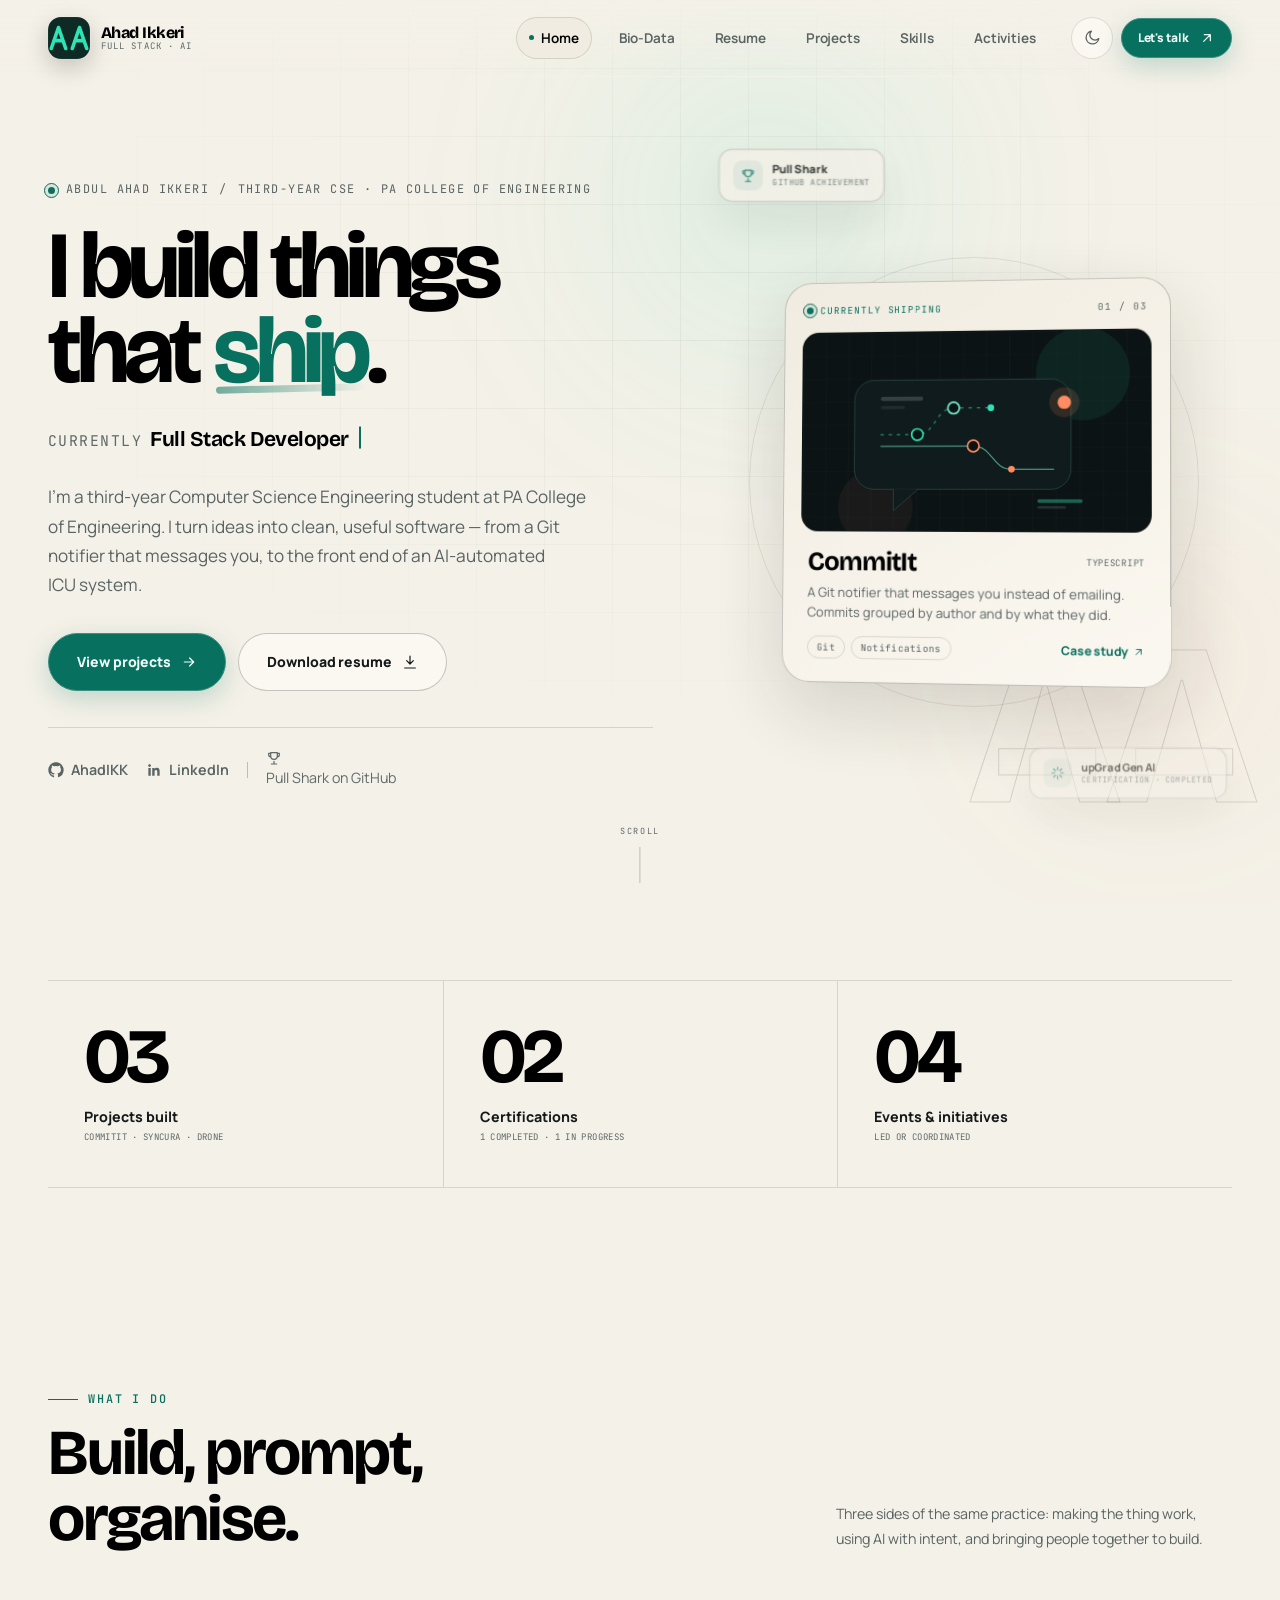
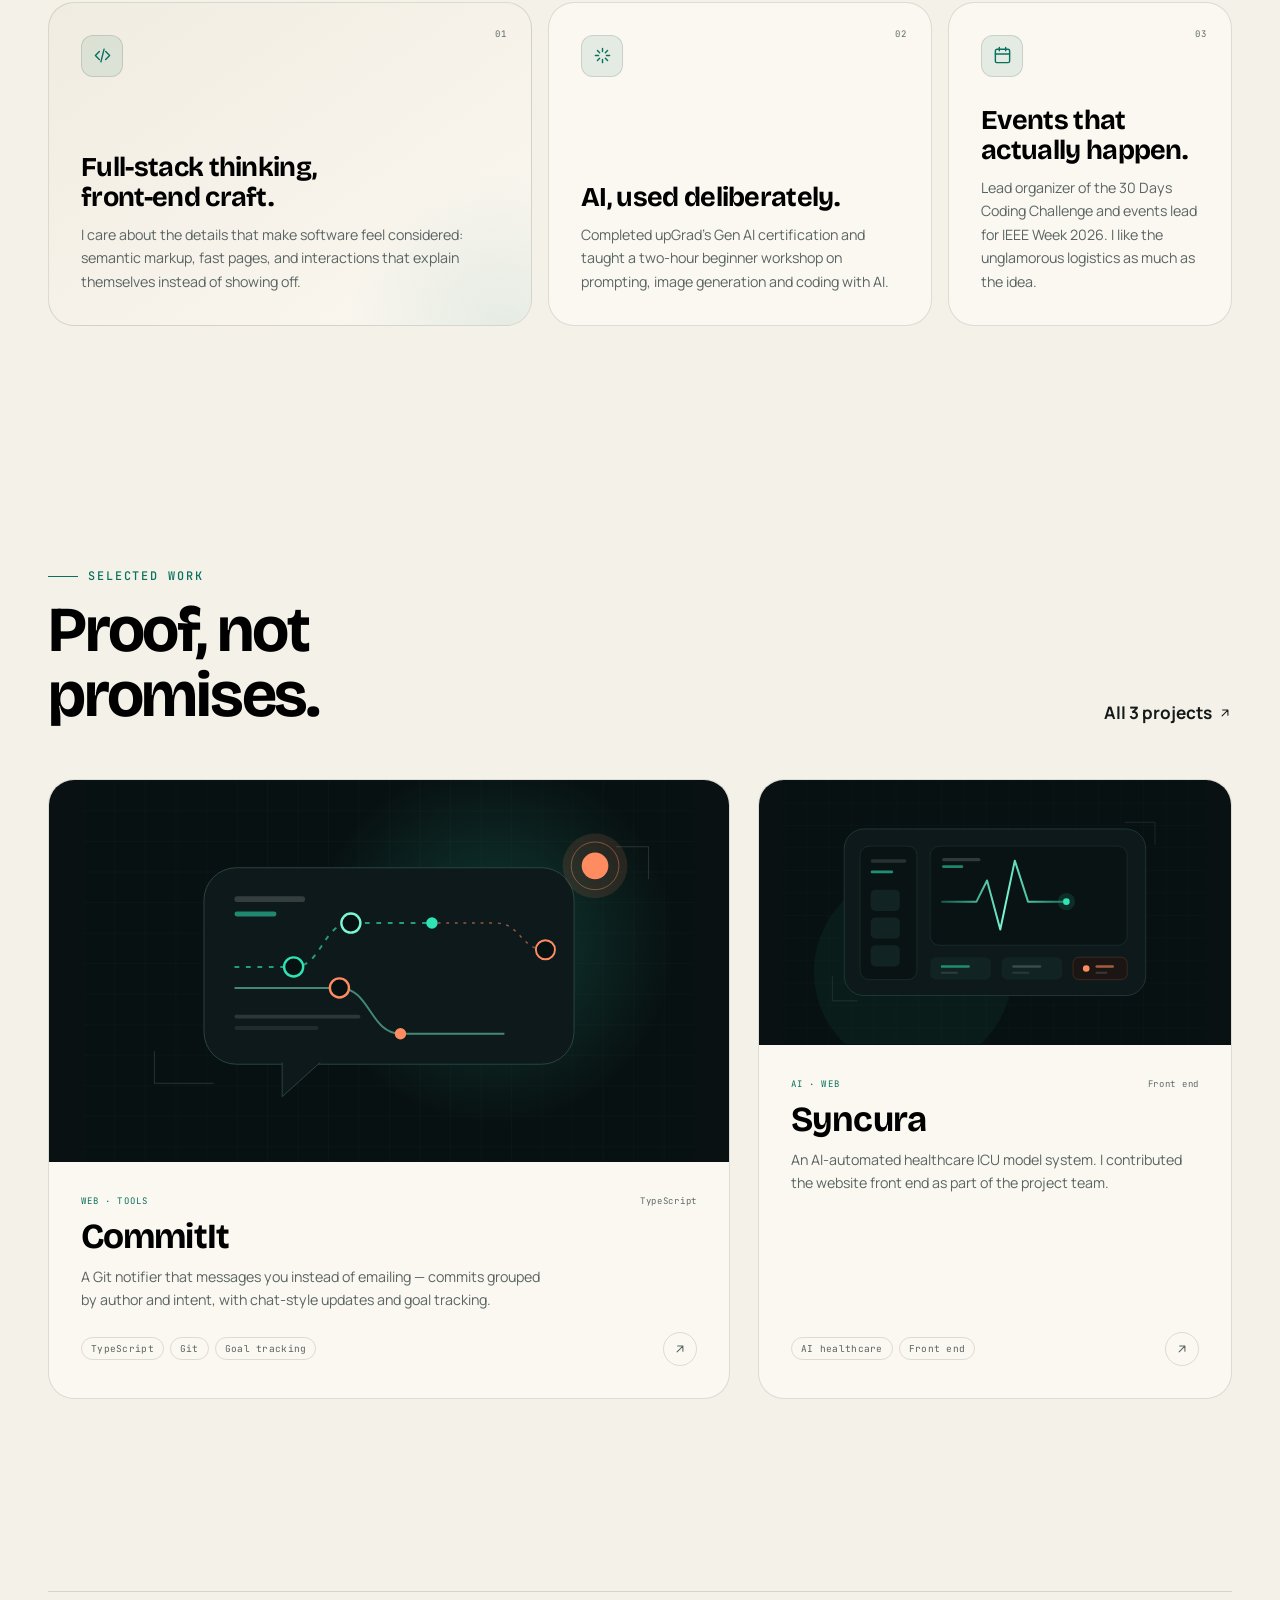
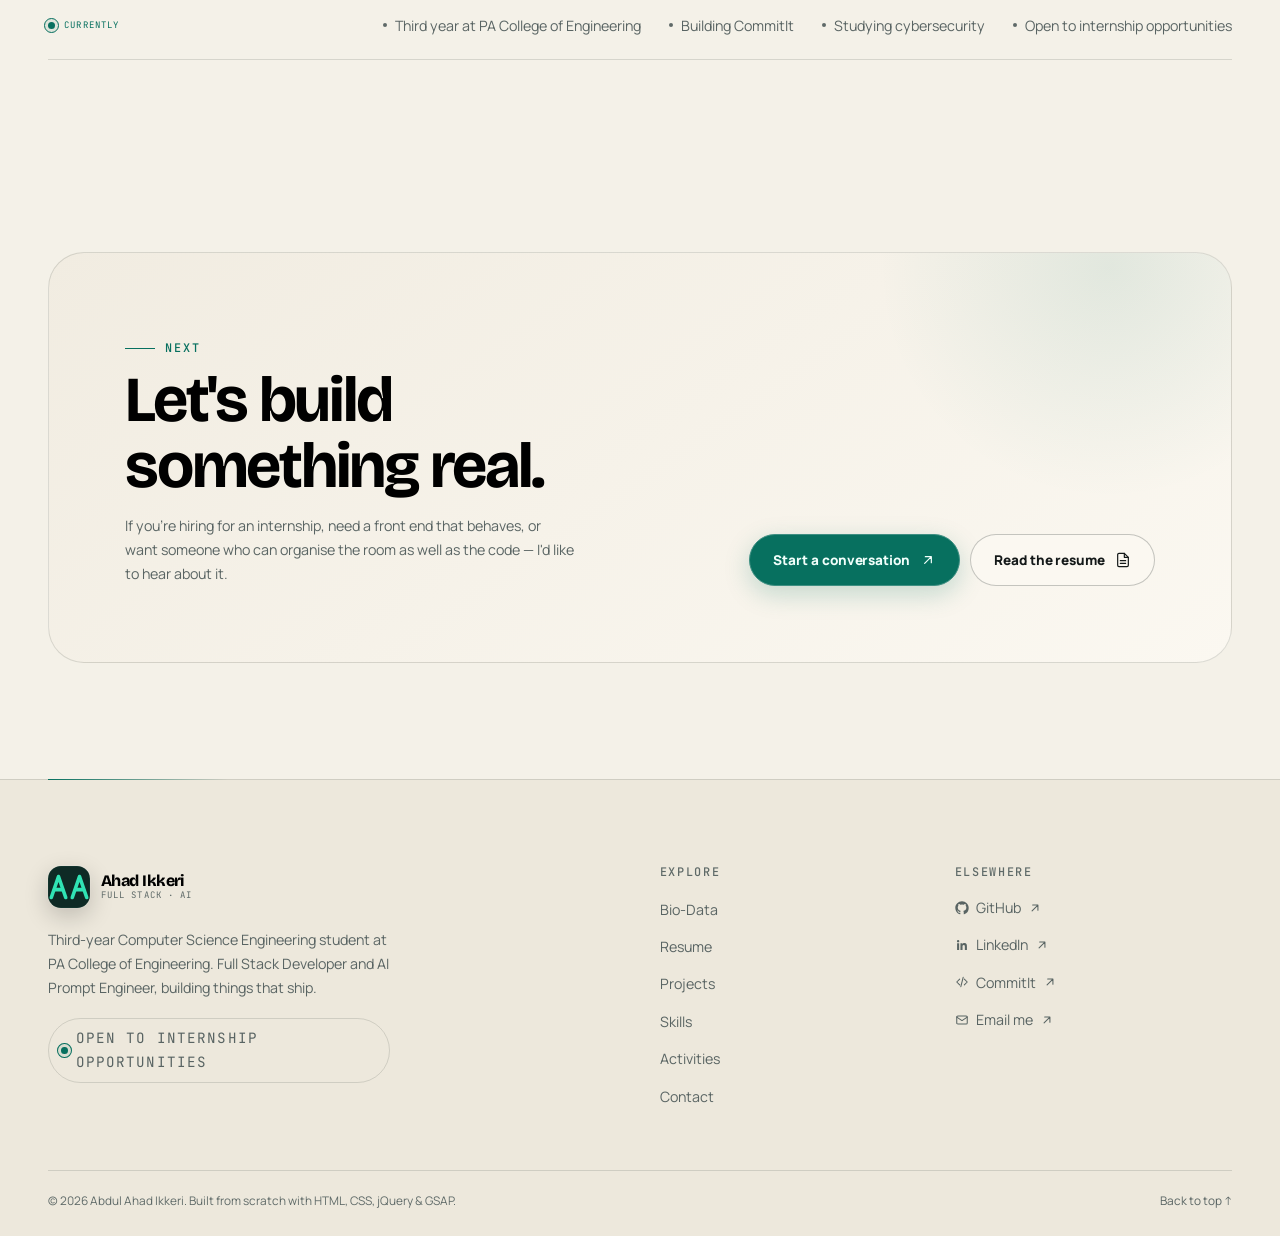
==== index.html @ df03ab60 "Refine AA mark: remove dot, bolder letters, muted tile; solid green progress bar" ====
<!DOCTYPE html>
<html lang="en" data-theme="dark">
<head>
  <meta charset="utf-8">
  <meta name="viewport" content="width=device-width, initial-scale=1">
  <title>Abdul Ahad Ikkeri — Full Stack Developer & AI Prompt Engineer</title>
  <meta name="description" content="Third-year Computer Science Engineering student at PA College of Engineering. Full Stack Developer and AI Prompt Engineer building CommitIt, Syncura and more.">
  <meta name="author" content="Abdul Ahad Ikkeri">
  <meta name="theme-color" content="#0b0e10">
  <meta name="color-scheme" content="dark light">
  <link rel="canonical" href="https://ahadikk.github.io/">

  <meta property="og:type" content="website">
  <meta property="og:site_name" content="Abdul Ahad Ikkeri — Portfolio">
  <meta property="og:title" content="Abdul Ahad Ikkeri — Full Stack Developer & AI Prompt Engineer">
  <meta property="og:description" content="Third-year Computer Science Engineering student at PA College of Engineering. Full Stack Developer and AI Prompt Engineer building CommitIt, Syncura and more.">
  <meta property="og:url" content="https://ahadikk.github.io/">
  <meta property="og:image" content="https://ahadikk.github.io/og.png">
  <meta property="og:image:width" content="1200">
  <meta property="og:image:height" content="630">
  <meta property="og:image:alt" content="Abdul Ahad Ikkeri — Full Stack Developer and AI Prompt Engineer">
  <meta name="twitter:card" content="summary_large_image">
  <meta name="twitter:title" content="Abdul Ahad Ikkeri — Full Stack Developer & AI Prompt Engineer">
  <meta name="twitter:description" content="Third-year Computer Science Engineering student at PA College of Engineering. Full Stack Developer and AI Prompt Engineer building CommitIt, Syncura and more.">
  <meta name="twitter:image" content="https://ahadikk.github.io/og.png">

  <link rel="icon" href="favicon.svg" type="image/svg+xml">
  <link rel="icon" href="assets/img/favicon-32.png" sizes="32x32" type="image/png">
  <link rel="apple-touch-icon" href="assets/img/apple-touch-icon.png">
  <link rel="manifest" href="site.webmanifest">

  <link rel="preload" href="assets/fonts/bricolage-grotesque.woff2" as="font" type="font/woff2" crossorigin>
  <link rel="preload" href="assets/fonts/manrope.woff2" as="font" type="font/woff2" crossorigin>
  <link rel="stylesheet" href="css/tokens.css">
  <link rel="stylesheet" href="css/base.css">
  <link rel="stylesheet" href="css/layout.css">
  <link rel="stylesheet" href="css/components.css">
  <link rel="stylesheet" href="css/pages.css">
  <link rel="stylesheet" href="css/animations.css">
  <link rel="stylesheet" href="css/print.css" media="print">

  <script>
    (function () {
      document.documentElement.classList.add("js");
      try {
        var stored = localStorage.getItem("aai-theme");
        var theme = stored || (window.matchMedia("(prefers-color-scheme: light)").matches ? "light" : "dark");
        document.documentElement.setAttribute("data-theme", theme);
        document.documentElement.style.colorScheme = theme;
        var meta = document.querySelector('meta[name="theme-color"]');
        if (meta) meta.setAttribute("content", theme === "light" ? "#f4f1e8" : "#0b0e10");
      } catch (error) { /* file:// or private mode */ }
    })();
  </script>

  <noscript>
    <style>
      .nav-toggle, .theme-toggle, .mobile-panel, .nav-scrim, .preloader,
      .page-transition, .cursor, .scroll-progress, .to-top, .js-only { display: none !important; }
      .primary-nav { display: block !important; }
      @media (max-width: 980px) {
        .nav-shell { height: auto; padding-top: 12px; padding-bottom: 12px; flex-wrap: wrap; }
        .nav-list { width: 100%; flex-wrap: wrap; justify-content: flex-start; }
      }
    </style>
  </noscript>
    <script type="application/ld+json">
  {
    "@context": "https://schema.org",
    "@type": "Person",
    "name": "Abdul Ahad Ikkeri",
    "jobTitle": "Full Stack Developer & AI Prompt Engineer",
    "description": "Third-year Computer Science Engineering student at PA College of Engineering, building full-stack and AI-assisted projects.",
    "url": "https://ahadikk.github.io/",
    "sameAs": [
      "https://github.com/AhadIKK",
      "https://www.linkedin.com/in/abdul-ahad-ikkeri-938421385/"
    ],
    "alumniOf": [
      { "@type": "CollegeOrUniversity", "name": "PA College of Engineering" },
      { "@type": "EducationalOrganization", "name": "IIS Jubail, Saudi Arabia" }
    ],
    "knowsAbout": ["Full-stack web development", "Prompt engineering", "Generative AI", "Git", "TypeScript"]
  }
  </script>
</head>

<body data-page="home">
  <a class="skip-link" href="#main">Skip to content</a>

  <div class="preloader" aria-hidden="true">
    <div class="preloader__inner">
      <svg class="preloader__mark" viewBox="0 0 64 64" aria-hidden="true" focusable="false">
          <rect width="64" height="64" rx="18" fill="#0E2A25" stroke="#1E4A41"/>
          <path d="M5 48 L16 16 L27 48" fill="none" stroke="#30E3B4" stroke-width="5.5" stroke-linecap="round" stroke-linejoin="round"/>
          <path d="M10 36 H22" fill="none" stroke="#30E3B4" stroke-width="5.5" stroke-linecap="round"/>
          <path d="M37 48 L48 16 L59 48" fill="none" stroke="#30E3B4" stroke-width="5.5" stroke-linecap="round" stroke-linejoin="round"/>
          <path d="M42 36 H54" fill="none" stroke="#30E3B4" stroke-width="5.5" stroke-linecap="round"/>
        </svg>
      <span class="preloader__word">Abdul Ahad Ikkeri</span>
      <span class="preloader__bar"><span></span></span>
    </div>
  </div>

  <div class="page-transition" aria-hidden="true">
    <svg class="page-transition__mark" viewBox="0 0 64 64" aria-hidden="true" focusable="false">
          <rect width="64" height="64" rx="18" fill="#0E2A25" stroke="#1E4A41"/>
          <path d="M5 48 L16 16 L27 48" fill="none" stroke="#30E3B4" stroke-width="5.5" stroke-linecap="round" stroke-linejoin="round"/>
          <path d="M10 36 H22" fill="none" stroke="#30E3B4" stroke-width="5.5" stroke-linecap="round"/>
          <path d="M37 48 L48 16 L59 48" fill="none" stroke="#30E3B4" stroke-width="5.5" stroke-linecap="round" stroke-linejoin="round"/>
          <path d="M42 36 H54" fill="none" stroke="#30E3B4" stroke-width="5.5" stroke-linecap="round"/>
        </svg>
  </div>

  <div class="cursor cursor-dot" aria-hidden="true"></div>
  <div class="cursor cursor-ring" aria-hidden="true"></div>
  <div class="scroll-progress" aria-hidden="true"><span id="scroll-progress-bar"></span></div>

  <header class="site-header" id="site-header">
    <div class="nav-shell container">
      <a class="brand" href="index.html">
        <svg class="brand-mark" viewBox="0 0 64 64" aria-hidden="true" focusable="false">
          <rect width="64" height="64" rx="18" fill="#0E2A25" stroke="#1E4A41"/>
          <path d="M5 48 L16 16 L27 48" fill="none" stroke="#30E3B4" stroke-width="5.5" stroke-linecap="round" stroke-linejoin="round"/>
          <path d="M10 36 H22" fill="none" stroke="#30E3B4" stroke-width="5.5" stroke-linecap="round"/>
          <path d="M37 48 L48 16 L59 48" fill="none" stroke="#30E3B4" stroke-width="5.5" stroke-linecap="round" stroke-linejoin="round"/>
          <path d="M42 36 H54" fill="none" stroke="#30E3B4" stroke-width="5.5" stroke-linecap="round"/>
        </svg>
        <span class="brand-copy">
          <span class="brand-name">Ahad Ikkeri</span>
          <span class="brand-role">Full Stack · AI</span>
        </span>
      </a>

      <nav class="primary-nav" aria-label="Primary">
        <ul class="nav-list" id="primary-nav-list">
          <li><a href="index.html">Home</a></li>
          <li><a href="about.html">Bio-Data</a></li>
          <li><a href="resume.html">Resume</a></li>
          <li><a href="projects.html">Projects</a></li>
          <li><a href="skills.html">Skills</a></li>
          <li><a href="achievements.html">Activities</a></li>
        </ul>
      </nav>

      <div class="nav-actions">
        <button class="theme-toggle" type="button" data-theme-toggle aria-label="Switch to light theme">
          <svg class="icon icon-sun" viewBox="0 0 24 24" fill="none" stroke="currentColor" stroke-width="1.8" stroke-linecap="round" stroke-linejoin="round" aria-hidden="true" focusable="false"><circle cx="12" cy="12" r="4"/><path d="M12 2v2M12 20v2M4.93 4.93l1.42 1.42M17.66 17.66l1.41 1.41M2 12h2M20 12h2M4.93 19.07l1.42-1.42M17.66 6.34l1.41-1.41"/></svg>
          <svg class="icon icon-moon" viewBox="0 0 24 24" fill="none" stroke="currentColor" stroke-width="1.8" stroke-linecap="round" stroke-linejoin="round" aria-hidden="true" focusable="false"><path d="M21 12.8A8.5 8.5 0 1 1 11.2 3 6.6 6.6 0 0 0 21 12.8Z"/></svg>
        </button>
        <a class="btn btn--primary btn--sm nav-cta" href="contact.html" data-magnetic>
          Let's talk <svg class="icon icon-arrow" viewBox="0 0 24 24" fill="none" stroke="currentColor" stroke-width="1.8" stroke-linecap="round" stroke-linejoin="round" aria-hidden="true" focusable="false"><path d="M7 17 17 7M8 7h9v9"/></svg>
        </a>
        <button class="nav-toggle" type="button" aria-expanded="false" aria-controls="mobile-menu" aria-label="Open menu">
          <span class="nav-toggle__lines" aria-hidden="true"><span></span><span></span><span></span></span>
        </button>
      </div>
    </div>
  </header>

  <div class="nav-scrim" aria-hidden="true"></div>
  <div class="mobile-panel" id="mobile-menu">
    <div class="mobile-panel__inner">
      <div class="mobile-panel__content">
        <nav class="mobile-nav" aria-label="Mobile">
          <a href="index.html"><span>01</span>Home</a>
          <a href="about.html"><span>02</span>Bio-Data</a>
          <a href="resume.html"><span>03</span>Resume</a>
          <a href="projects.html"><span>04</span>Projects</a>
          <a href="skills.html"><span>05</span>Skills</a>
          <a href="achievements.html"><span>06</span>Activities</a>
          <a href="contact.html"><span>07</span>Contact</a>
        </nav>
        <div class="mobile-panel__foot">
          <a class="btn btn--primary btn--sm" href="contact.html">Start a conversation <svg class="icon icon-arrow" viewBox="0 0 24 24" fill="none" stroke="currentColor" stroke-width="1.8" stroke-linecap="round" stroke-linejoin="round" aria-hidden="true" focusable="false"><path d="M7 17 17 7M8 7h9v9"/></svg></a>
          <div class="mobile-panel__socials">
            <a class="icon-btn" data-link="github" href="https://github.com/AhadIKK" target="_blank" rel="noopener noreferrer" aria-label="GitHub"><svg class="icon" viewBox="0 0 24 24" fill="currentColor" aria-hidden="true" focusable="false"><path d="M12 .5C5.65.5.5 5.65.5 12c0 5.08 3.29 9.39 7.86 10.91.58.1.79-.25.79-.56v-2.17c-3.2.7-3.87-1.36-3.87-1.36-.52-1.33-1.28-1.68-1.28-1.68-1.05-.72.08-.7.08-.7 1.16.08 1.77 1.19 1.77 1.19 1.03 1.77 2.7 1.26 3.36.96.1-.75.4-1.26.73-1.55-2.55-.29-5.23-1.28-5.23-5.7 0-1.26.45-2.29 1.19-3.1-.12-.29-.52-1.46.11-3.05 0 0 .97-.31 3.18 1.18a11.1 11.1 0 0 1 5.8 0c2.2-1.49 3.17-1.18 3.17-1.18.63 1.59.23 2.76.11 3.05.74.81 1.19 1.84 1.19 3.1 0 4.43-2.69 5.41-5.25 5.69.41.35.77 1.04.77 2.1v3.11c0 .31.21.67.8.56A11.5 11.5 0 0 0 23.5 12C23.5 5.65 18.35.5 12 .5Z"/></svg></a>
            <a class="icon-btn" data-link="linkedin" href="https://www.linkedin.com/in/abdul-ahad-ikkeri-938421385/" target="_blank" rel="noopener noreferrer" aria-label="LinkedIn"><svg class="icon" viewBox="0 0 24 24" fill="currentColor" aria-hidden="true" focusable="false"><path d="M20.45 20.45h-3.56v-5.57c0-1.33-.02-3.04-1.85-3.04-1.85 0-2.14 1.45-2.14 2.94v5.67H9.34V9h3.42v1.56h.05c.48-.9 1.64-1.85 3.37-1.85 3.6 0 4.27 2.37 4.27 5.45v6.29ZM5.34 7.43a2.07 2.07 0 1 1 0-4.14 2.07 2.07 0 0 1 0 4.14ZM7.12 20.45H3.55V9h3.57v11.45Z"/></svg></a>
          </div>
        </div>
      </div>
    </div>
  </div>

  <main id="main" tabindex="-1">
    <section class="hero" aria-labelledby="hero-title">
      <div class="hero__aurora" aria-hidden="true"></div>
      <div class="hero__grid" aria-hidden="true"></div>
      <div class="container hero__shell">
        <div class="hero__content">
          <p class="hero__eyebrow"><span class="status-dot" aria-hidden="true"></span> Abdul Ahad Ikkeri <span class="divider-dot" aria-hidden="true">/</span> Third-year CSE · PA College of Engineering</p>

          <h1 class="hero__title" id="hero-title">
            <span class="line">I build things</span>
            <span class="line">that <em>ship</em>.</span>
          </h1>

          <p class="hero__role">
            <span class="sr-only">Full Stack Developer, AI Prompt Engineer, CSE Student.</span>
            <span class="hero__role-label" aria-hidden="true">Currently</span>
            <span class="typed-role" id="typed-role" aria-hidden="true">Full Stack Developer</span>
            <span class="typed-caret" aria-hidden="true"></span>
          </p>

          <p class="hero__copy">
            I'm a third-year Computer Science Engineering student at PA College of Engineering.
            I turn ideas into clean, useful software — from a Git notifier that messages you,
            to the front end of an AI-automated ICU system.
          </p>

          <div class="hero__actions">
            <a class="btn btn--primary btn--lg" href="projects.html" data-magnetic>
              <span class="btn__label">View projects</span> <svg class="icon icon-arrow" viewBox="0 0 24 24" fill="none" stroke="currentColor" stroke-width="1.8" stroke-linecap="round" stroke-linejoin="round" aria-hidden="true" focusable="false"><path d="M5 12h14M13 6l6 6-6 6"/></svg>
            </a>
            <a class="btn btn--secondary btn--lg" href="assets/resume/Abdul-Ahad-Ikkeri-Resume.pdf" data-resume-link data-magnetic>
              <span class="btn__label">Download resume</span> <svg class="icon" viewBox="0 0 24 24" fill="none" stroke="currentColor" stroke-width="1.8" stroke-linecap="round" stroke-linejoin="round" aria-hidden="true" focusable="false"><path d="M12 3v12M7 10l5 5 5-5M4 21h16"/></svg>
            </a>
          </div>

          <div class="hero__proof">
            <a data-link="github" href="https://github.com/AhadIKK" target="_blank" rel="noopener noreferrer">
              <svg class="icon" viewBox="0 0 24 24" fill="currentColor" aria-hidden="true" focusable="false"><path d="M12 .5C5.65.5.5 5.65.5 12c0 5.08 3.29 9.39 7.86 10.91.58.1.79-.25.79-.56v-2.17c-3.2.7-3.87-1.36-3.87-1.36-.52-1.33-1.28-1.68-1.28-1.68-1.05-.72.08-.7.08-.7 1.16.08 1.77 1.19 1.77 1.19 1.03 1.77 2.7 1.26 3.36.96.1-.75.4-1.26.73-1.55-2.55-.29-5.23-1.28-5.23-5.7 0-1.26.45-2.29 1.19-3.1-.12-.29-.52-1.46.11-3.05 0 0 .97-.31 3.18 1.18a11.1 11.1 0 0 1 5.8 0c2.2-1.49 3.17-1.18 3.17-1.18.63 1.59.23 2.76.11 3.05.74.81 1.19 1.84 1.19 3.1 0 4.43-2.69 5.41-5.25 5.69.41.35.77 1.04.77 2.1v3.11c0 .31.21.67.8.56A11.5 11.5 0 0 0 23.5 12C23.5 5.65 18.35.5 12 .5Z"/></svg> AhadIKK
            </a>
            <a data-link="linkedin" href="https://www.linkedin.com/in/abdul-ahad-ikkeri-938421385/" target="_blank" rel="noopener noreferrer">
              <svg class="icon" viewBox="0 0 24 24" fill="currentColor" aria-hidden="true" focusable="false"><path d="M20.45 20.45h-3.56v-5.57c0-1.33-.02-3.04-1.85-3.04-1.85 0-2.14 1.45-2.14 2.94v5.67H9.34V9h3.42v1.56h.05c.48-.9 1.64-1.85 3.37-1.85 3.6 0 4.27 2.37 4.27 5.45v6.29ZM5.34 7.43a2.07 2.07 0 1 1 0-4.14 2.07 2.07 0 0 1 0 4.14ZM7.12 20.45H3.55V9h3.57v11.45Z"/></svg> LinkedIn
            </a>
            <span class="proof-divider" aria-hidden="true"></span>
            <span><svg class="icon" viewBox="0 0 24 24" fill="none" stroke="currentColor" stroke-width="1.8" stroke-linecap="round" stroke-linejoin="round" aria-hidden="true" focusable="false"><path d="M8 21h8M12 17v4M7 4h10v5a5 5 0 0 1-10 0V4Z"/><path d="M7 5H4v2a3 3 0 0 0 3 3M17 5h3v2a3 3 0 0 1-3 3"/></svg> Pull Shark on GitHub</span>
          </div>
        </div>

        <aside class="hero__stage" role="region" aria-label="Currently shipping">
          <div class="stage-glow" aria-hidden="true"></div>
          <div class="stage-ring" aria-hidden="true"></div>
          <div class="stage-monogram" aria-hidden="true">AA</div>

          <article class="commit-card">
            <div class="commit-card__bar">
              <span><span class="status-dot" aria-hidden="true"></span> currently shipping</span>
              <span>01 / 03</span>
            </div>
            <div class="commit-card__art">
              <svg viewBox="0 0 420 240" role="img" aria-label="Commit graph inside a chat bubble">
            <defs>
              <pattern id="heroGrid" width="28" height="28" patternUnits="userSpaceOnUse">
                <path d="M28 0H0V28" fill="none" stroke="#ffffff" stroke-opacity=".045"/>
              </pattern>
            </defs>
            <rect width="420" height="240" fill="#0a1213"/>
            <rect width="420" height="240" fill="url(#heroGrid)"/>
            <circle cx="340" cy="52" r="56" fill="#30e3b4" opacity=".08"/>
            <circle cx="90" cy="212" r="46" fill="#ff8c61" opacity=".06"/>
            <rect x="64" y="58" width="262" height="132" rx="24" fill="#0e1a1b" stroke="#2b4643"/>
            <path d="M112 190v26l30-26" fill="#0e1a1b" stroke="#2b4643" stroke-linejoin="round"/>
            <path d="M96 124h45c22 0 22-32 44-32h45" fill="none" stroke="#30e3b4" stroke-width="1.5" stroke-dasharray="4 6" opacity=".6"/>
            <path d="M96 138h113c23 0 23 28 46 28h51" fill="none" stroke="#7cf7d4" stroke-width="1.5" opacity=".55"/>
            <circle cx="141" cy="124" r="7" fill="#0a1213" stroke="#30e3b4" stroke-width="2"/>
            <circle cx="185" cy="92" r="7" fill="#0a1213" stroke="#7cf7d4" stroke-width="2"/>
            <circle cx="230" cy="92" r="4" fill="#30e3b4"/>
            <circle cx="209" cy="138" r="7" fill="#0a1213" stroke="#ff8c61" stroke-width="2"/>
            <circle cx="255" cy="166" r="4" fill="#ff8c61"/>
            <circle cx="318" cy="86" r="18" fill="#ff8c61" opacity=".14"/>
            <circle cx="318" cy="86" r="8" fill="#ff8c61"/>
            <rect x="96" y="78" width="52" height="5" rx="2.5" fill="#ffffff" opacity=".16"/>
            <rect x="96" y="89" width="30" height="4" rx="2" fill="#ffffff" opacity=".08"/>
            <rect x="286" y="202" width="54" height="4" rx="2" fill="#30e3b4" opacity=".4"/>
            <rect x="286" y="210" width="34" height="3" rx="1.5" fill="#ffffff" opacity=".12"/>
          </svg>
            </div>
            <div class="commit-card__body">
              <div class="commit-card__title">
                <h2>CommitIt</h2>
                <span>TypeScript</span>
              </div>
              <p>A Git notifier that messages you instead of emailing. Commits grouped by author and by what they did.</p>
              <div class="commit-card__foot">
                <div class="tag-row">
                  <span class="tag">Git</span>
                  <span class="tag">Notifications</span>
                </div>
                <a href="projects.html#commitit">Case study <svg class="icon" viewBox="0 0 24 24" fill="none" stroke="currentColor" stroke-width="1.8" stroke-linecap="round" stroke-linejoin="round" aria-hidden="true" focusable="false"><path d="M7 17 17 7M8 7h9v9"/></svg></a>
              </div>
            </div>
          </article>

          <div class="float-card float-card--shark">
            <span class="float-card__icon"><svg class="icon" viewBox="0 0 24 24" fill="none" stroke="currentColor" stroke-width="1.8" stroke-linecap="round" stroke-linejoin="round" aria-hidden="true" focusable="false"><path d="M8 21h8M12 17v4M7 4h10v5a5 5 0 0 1-10 0V4Z"/><path d="M7 5H4v2a3 3 0 0 0 3 3M17 5h3v2a3 3 0 0 1-3 3"/></svg></span>
            <span class="float-card__copy"><strong>Pull Shark</strong><span>GitHub achievement</span></span>
          </div>
          <div class="float-card float-card--cert">
            <span class="float-card__icon"><svg class="icon" viewBox="0 0 24 24" fill="none" stroke="currentColor" stroke-width="1.8" stroke-linecap="round" stroke-linejoin="round" aria-hidden="true" focusable="false"><path d="M12 3v4M12 17v4M3 12h4M17 12h4M5.6 5.6l2.8 2.8M15.6 15.6l2.8 2.8M18.4 5.6l-2.8 2.8M8.4 15.6l-2.8 2.8"/></svg></span>
            <span class="float-card__copy"><strong>upGrad Gen AI</strong><span>Certification · completed</span></span>
          </div>
        </aside>
      </div>
      <a class="hero__scroll" href="#signals" aria-label="Scroll to highlights">
        <span>Scroll</span>
        <span class="hero__scroll-line" aria-hidden="true"></span>
      </a>
    </section>

    <section class="section--tight" id="signals" aria-labelledby="signals-title">
      <div class="container">
        <h2 class="sr-only" id="signals-title">A quick snapshot</h2>
        <div class="stats-band" data-reveal>
          <div class="stat">
            <div class="stat__num"><span data-count="3" data-pad="2">03</span></div>
            <p class="stat__label">Projects built</p>
            <p class="stat__note">CommitIt · Syncura · Drone</p>
          </div>
          <div class="stat">
            <div class="stat__num"><span data-count="2" data-pad="2">02</span></div>
            <p class="stat__label">Certifications</p>
            <p class="stat__note">1 completed · 1 in progress</p>
          </div>
          <div class="stat">
            <div class="stat__num"><span data-count="4" data-pad="2">04</span></div>
            <p class="stat__label">Events &amp; initiatives</p>
            <p class="stat__note">Led or coordinated</p>
          </div>
        </div>
      </div>
    </section>

    <section class="section" aria-labelledby="practice-title">
      <div class="container">
        <div class="home-section-head" data-reveal>
          <div>
            <span class="eyebrow">What I do</span>
            <h2 id="practice-title">Build, prompt, organise.</h2>
          </div>
          <p>Three sides of the same practice: making the thing work, using AI with intent, and bringing people together to build.</p>
        </div>

        <div class="bento practice-grid">
          <article class="bento-card bento-card--feature" data-reveal>
            <span class="bento-card__index">01</span>
            <span class="bento-card__icon"><svg class="icon" viewBox="0 0 24 24" fill="none" stroke="currentColor" stroke-width="1.8" stroke-linecap="round" stroke-linejoin="round" aria-hidden="true" focusable="false"><path d="m8 7-5 5 5 5M16 7l5 5-5 5M14 4l-4 16"/></svg></span>
            <h3>Full-stack thinking, front-end craft.</h3>
            <p>I care about the details that make software feel considered: semantic markup, fast pages, and interactions that explain themselves instead of showing off.</p>
          </article>
          <article class="bento-card" data-reveal>
            <span class="bento-card__index">02</span>
            <span class="bento-card__icon"><svg class="icon" viewBox="0 0 24 24" fill="none" stroke="currentColor" stroke-width="1.8" stroke-linecap="round" stroke-linejoin="round" aria-hidden="true" focusable="false"><path d="M12 3v4M12 17v4M3 12h4M17 12h4M5.6 5.6l2.8 2.8M15.6 15.6l2.8 2.8M18.4 5.6l-2.8 2.8M8.4 15.6l-2.8 2.8"/></svg></span>
            <h3>AI, used deliberately.</h3>
            <p>Completed upGrad's Gen AI certification and taught a two-hour beginner workshop on prompting, image generation and coding with AI.</p>
          </article>
          <article class="bento-card" data-reveal>
            <span class="bento-card__index">03</span>
            <span class="bento-card__icon"><svg class="icon" viewBox="0 0 24 24" fill="none" stroke="currentColor" stroke-width="1.8" stroke-linecap="round" stroke-linejoin="round" aria-hidden="true" focusable="false"><rect x="3" y="4" width="18" height="17" rx="2"/><path d="M16 2v4M8 2v4M3 10h18"/></svg></span>
            <h3>Events that actually happen.</h3>
            <p>Lead organizer of the 30 Days Coding Challenge and events lead for IEEE Week 2026. I like the unglamorous logistics as much as the idea.</p>
          </article>
        </div>
      </div>
    </section>

    <section class="section" aria-labelledby="work-title">
      <div class="container">
        <div class="home-section-head" data-reveal>
          <div>
            <span class="eyebrow">Selected work</span>
            <h2 id="work-title">Proof, not promises.</h2>
          </div>
          <a class="link-sweep" href="projects.html">All 3 projects <svg class="icon" viewBox="0 0 24 24" fill="none" stroke="currentColor" stroke-width="1.8" stroke-linecap="round" stroke-linejoin="round" aria-hidden="true" focusable="false"><path d="M7 17 17 7M8 7h9v9"/></svg></a>
        </div>

        <div class="featured-work">
          <article class="featured-card" data-reveal>
            <div class="featured-card__art">
              <svg viewBox="0 0 640 400" role="img" aria-label="Stylised CommitIt commit graph and chat notification">
            <defs>
              <pattern id="ciGrid" width="32" height="32" patternUnits="userSpaceOnUse">
                <path d="M32 0H0V32" fill="none" stroke="#ffffff" stroke-opacity=".035"/>
              </pattern>
              <radialGradient id="ciGlow" cx="50%" cy="50%" r="50%">
                <stop offset="0" stop-color="#30e3b4" stop-opacity=".2"/>
                <stop offset="1" stop-color="#30e3b4" stop-opacity="0"/>
              </radialGradient>
            </defs>
            <rect width="640" height="400" fill="#081112"/>
            <rect width="640" height="400" fill="url(#ciGrid)"/>
            <circle cx="430" cy="170" r="190" fill="url(#ciGlow)"/>
            <rect x="126" y="92" width="388" height="206" rx="34" fill="#0d191a" stroke="#2a4743"/>
            <path d="M208 296v36l40-36" fill="#0d191a" stroke="#2a4743" stroke-linejoin="round"/>
            <rect x="158" y="122" width="74" height="6" rx="3" fill="#ffffff" opacity=".16"/>
            <rect x="158" y="138" width="44" height="5" rx="2.5" fill="#30e3b4" opacity=".55"/>
            <path d="M158 196h62c30 0 30-46 60-46h85" fill="none" stroke="#30e3b4" stroke-width="2" stroke-dasharray="5 7" opacity=".65"/>
            <path d="M158 218h110c32 0 32 48 64 48h109" fill="none" stroke="#7cf7d4" stroke-width="2" opacity=".5"/>
            <path d="M362 150h70c26 0 26 28 52 28" fill="none" stroke="#ff8c61" stroke-width="1.5" stroke-dasharray="3 6" opacity=".55"/>
            <circle cx="220" cy="196" r="10" fill="#081112" stroke="#30e3b4" stroke-width="2.5"/>
            <circle cx="280" cy="150" r="10" fill="#081112" stroke="#7cf7d4" stroke-width="2.5"/>
            <circle cx="365" cy="150" r="6" fill="#30e3b4"/>
            <circle cx="268" cy="218" r="10" fill="#081112" stroke="#ff8c61" stroke-width="2.5"/>
            <circle cx="332" cy="266" r="6" fill="#ff8c61"/>
            <circle cx="484" cy="178" r="10" fill="#081112" stroke="#ff8c61" stroke-width="2"/>
            <circle cx="536" cy="90" r="34" fill="#ff8c61" opacity=".12"/>
            <circle cx="536" cy="90" r="14" fill="#ff8c61"/>
            <circle cx="536" cy="90" r="25" fill="none" stroke="#ff8c61" opacity=".45"/>
            <rect x="158" y="246" width="132" height="4" rx="2" fill="#ffffff" opacity=".13"/>
            <rect x="158" y="258" width="88" height="4" rx="2" fill="#ffffff" opacity=".08"/>
            <path d="M74 318h62M74 318v-34" stroke="#ffffff" stroke-opacity=".14"/>
            <path d="M558 70h34M592 70v34" stroke="#ffffff" stroke-opacity=".14"/>
          </svg>
            </div>
            <div class="featured-card__body">
              <div class="project-card__topline">
                <span class="project-card__category">Web · Tools</span>
                <span class="project-card__year">TypeScript</span>
              </div>
              <h3>CommitIt</h3>
              <p>A Git notifier that messages you instead of emailing — commits grouped by author and intent, with chat-style updates and goal tracking.</p>
              <div class="featured-card__foot">
                <div class="tag-row">
                  <span class="tag">TypeScript</span>
                  <span class="tag">Git</span>
                  <span class="tag">Goal tracking</span>
                </div>
                <a class="tiny-arrow" href="projects.html#commitit" aria-label="Read the CommitIt case study"><svg class="icon" viewBox="0 0 24 24" fill="none" stroke="currentColor" stroke-width="1.8" stroke-linecap="round" stroke-linejoin="round" aria-hidden="true" focusable="false"><path d="M7 17 17 7M8 7h9v9"/></svg></a>
              </div>
            </div>
          </article>

          <article class="featured-card" data-reveal>
            <div class="featured-card__art">
              <svg viewBox="0 0 640 400" role="img" aria-label="Stylised ICU monitor waveform interface">
            <defs>
              <pattern id="syGrid" width="34" height="34" patternUnits="userSpaceOnUse">
                <path d="M34 0H0V34" fill="none" stroke="#ffffff" stroke-opacity=".035"/>
              </pattern>
              <linearGradient id="syLine" x1="0" x2="1">
                <stop offset="0" stop-color="#30e3b4" stop-opacity=".35"/>
                <stop offset=".5" stop-color="#7cf7d4"/>
                <stop offset="1" stop-color="#30e3b4" stop-opacity=".45"/>
              </linearGradient>
            </defs>
            <rect width="640" height="400" fill="#081112"/>
            <rect width="640" height="400" fill="url(#syGrid)"/>
            <circle cx="196" cy="290" r="150" fill="#30e3b4" opacity=".05"/>
            <rect x="92" y="74" width="456" height="252" rx="30" fill="#0d191a" stroke="#2a4743"/>
            <rect x="116" y="100" width="86" height="202" rx="14" fill="#0a1314" stroke="#1f3532"/>
            <rect x="132" y="120" width="54" height="5" rx="2.5" fill="#ffffff" opacity=".12"/>
            <rect x="132" y="137" width="34" height="4" rx="2" fill="#30e3b4" opacity=".6"/>
            <rect x="132" y="166" width="44" height="32" rx="7" fill="#112323"/>
            <rect x="132" y="208" width="44" height="32" rx="7" fill="#112323"/>
            <rect x="132" y="250" width="44" height="32" rx="7" fill="#112323"/>
            <rect x="222" y="100" width="298" height="150" rx="14" fill="#0a1314" stroke="#1f3532"/>
            <path d="M240 184h52l16-32 20 74 22-104 20 62h58" fill="none" stroke="url(#syLine)" stroke-width="3" stroke-linecap="round" stroke-linejoin="round"/>
            <circle cx="428" cy="184" r="5" fill="#30e3b4"/>
            <circle cx="428" cy="184" r="13" fill="#30e3b4" opacity=".12"/>
            <rect x="240" y="118" width="58" height="5" rx="2.5" fill="#ffffff" opacity=".16"/>
            <rect x="240" y="129" width="32" height="4" rx="2" fill="#30e3b4" opacity=".55"/>
            <rect x="222" y="268" width="92" height="34" rx="9" fill="#112323"/>
            <rect x="238" y="280" width="44" height="4" rx="2" fill="#30e3b4" opacity=".55"/>
            <rect x="238" y="290" width="26" height="3" rx="1.5" fill="#ffffff" opacity=".12"/>
            <rect x="330" y="268" width="92" height="34" rx="9" fill="#112323"/>
            <rect x="346" y="280" width="44" height="4" rx="2" fill="#ffffff" opacity=".18"/>
            <rect x="346" y="290" width="26" height="3" rx="1.5" fill="#ffffff" opacity=".1"/>
            <rect x="438" y="268" width="82" height="34" rx="9" fill="#1b1613" stroke="#553426"/>
            <circle cx="458" cy="285" r="5" fill="#ff8c61"/>
            <rect x="472" y="280" width="28" height="4" rx="2" fill="#ff8c61" opacity=".6"/>
            <rect x="472" y="290" width="18" height="3" rx="1.5" fill="#ffffff" opacity=".15"/>
            <path d="M516 64h46M562 64v34" stroke="#ffffff" stroke-opacity=".14"/>
            <path d="M74 334h38M74 334v-38" stroke="#ffffff" stroke-opacity=".14"/>
          </svg>
            </div>
            <div class="featured-card__body">
              <div class="project-card__topline">
                <span class="project-card__category">AI · Web</span>
                <span class="project-card__year">Front end</span>
              </div>
              <h3>Syncura</h3>
              <p>An AI-automated healthcare ICU model system. I contributed the website front end as part of the project team.</p>
              <div class="featured-card__foot">
                <div class="tag-row">
                  <span class="tag">AI healthcare</span>
                  <span class="tag">Front end</span>
                </div>
                <a class="tiny-arrow" href="projects.html#syncura" aria-label="Read the Syncura case study"><svg class="icon" viewBox="0 0 24 24" fill="none" stroke="currentColor" stroke-width="1.8" stroke-linecap="round" stroke-linejoin="round" aria-hidden="true" focusable="false"><path d="M7 17 17 7M8 7h9v9"/></svg></a>
              </div>
            </div>
          </article>
        </div>
      </div>
    </section>

    <section class="section--tight" aria-labelledby="current-title">
      <div class="container">
        <h2 class="sr-only" id="current-title">Currently</h2>
        <div class="currently-strip" data-reveal>
          <span class="currently-strip__label"><span class="status-dot" aria-hidden="true"></span> Currently</span>
          <ul>
            <li>Third year at PA College of Engineering</li>
            <li>Building CommitIt</li>
            <li>Studying cybersecurity</li>
            <li>Open to internship opportunities</li>
          </ul>
        </div>
      </div>
    </section>

    <section class="section" aria-labelledby="cta-title">
      <div class="container">
        <div class="home-cta" data-reveal>
          <div class="home-cta__grid">
            <div>
              <span class="eyebrow">Next</span>
              <h2 id="cta-title">Let's build something real.</h2>
              <p>If you're hiring for an internship, need a front end that behaves, or want someone who can organise the room as well as the code — I'd like to hear about it.</p>
            </div>
            <div class="home-cta__actions">
              <a class="btn btn--primary" href="contact.html" data-magnetic><span class="btn__label">Start a conversation</span> <svg class="icon icon-arrow" viewBox="0 0 24 24" fill="none" stroke="currentColor" stroke-width="1.8" stroke-linecap="round" stroke-linejoin="round" aria-hidden="true" focusable="false"><path d="M7 17 17 7M8 7h9v9"/></svg></a>
              <a class="btn btn--secondary" href="resume.html"><span class="btn__label">Read the resume</span> <svg class="icon" viewBox="0 0 24 24" fill="none" stroke="currentColor" stroke-width="1.8" stroke-linecap="round" stroke-linejoin="round" aria-hidden="true" focusable="false"><path d="M14 2H6a2 2 0 0 0-2 2v16a2 2 0 0 0 2 2h12a2 2 0 0 0 2-2V8Z"/><path d="M14 2v6h6M8 13h8M8 17h8"/></svg></a>
            </div>
          </div>
        </div>
      </div>
    </section>

  </main>

  <footer class="site-footer">
    <div class="container footer-grid">
      <div class="footer-brand">
        <a class="brand" href="index.html">
          <svg class="brand-mark" viewBox="0 0 64 64" aria-hidden="true" focusable="false">
          <rect width="64" height="64" rx="18" fill="#0E2A25" stroke="#1E4A41"/>
          <path d="M5 48 L16 16 L27 48" fill="none" stroke="#30E3B4" stroke-width="5.5" stroke-linecap="round" stroke-linejoin="round"/>
          <path d="M10 36 H22" fill="none" stroke="#30E3B4" stroke-width="5.5" stroke-linecap="round"/>
          <path d="M37 48 L48 16 L59 48" fill="none" stroke="#30E3B4" stroke-width="5.5" stroke-linecap="round" stroke-linejoin="round"/>
          <path d="M42 36 H54" fill="none" stroke="#30E3B4" stroke-width="5.5" stroke-linecap="round"/>
        </svg>
          <span class="brand-copy">
            <span class="brand-name">Ahad Ikkeri</span>
            <span class="brand-role">Full Stack · AI</span>
          </span>
        </a>
        <p>Third-year Computer Science Engineering student at PA College of Engineering. Full Stack Developer and AI Prompt Engineer, building things that ship.</p>
        <p class="footer-status"><span class="status-dot" aria-hidden="true"></span> Open to internship opportunities</p>
      </div>
      <nav aria-label="Footer">
        <h2 class="footer-title">Explore</h2>
        <ul class="footer-links">
          <li><a href="about.html">Bio-Data</a></li>
          <li><a href="resume.html">Resume</a></li>
          <li><a href="projects.html">Projects</a></li>
          <li><a href="skills.html">Skills</a></li>
          <li><a href="achievements.html">Activities</a></li>
          <li><a href="contact.html">Contact</a></li>
        </ul>
      </nav>
      <div>
        <h2 class="footer-title">Elsewhere</h2>
        <ul class="footer-links">
          <li><a data-link="github" href="https://github.com/AhadIKK" target="_blank" rel="noopener noreferrer"><svg class="icon" viewBox="0 0 24 24" fill="currentColor" aria-hidden="true" focusable="false"><path d="M12 .5C5.65.5.5 5.65.5 12c0 5.08 3.29 9.39 7.86 10.91.58.1.79-.25.79-.56v-2.17c-3.2.7-3.87-1.36-3.87-1.36-.52-1.33-1.28-1.68-1.28-1.68-1.05-.72.08-.7.08-.7 1.16.08 1.77 1.19 1.77 1.19 1.03 1.77 2.7 1.26 3.36.96.1-.75.4-1.26.73-1.55-2.55-.29-5.23-1.28-5.23-5.7 0-1.26.45-2.29 1.19-3.1-.12-.29-.52-1.46.11-3.05 0 0 .97-.31 3.18 1.18a11.1 11.1 0 0 1 5.8 0c2.2-1.49 3.17-1.18 3.17-1.18.63 1.59.23 2.76.11 3.05.74.81 1.19 1.84 1.19 3.1 0 4.43-2.69 5.41-5.25 5.69.41.35.77 1.04.77 2.1v3.11c0 .31.21.67.8.56A11.5 11.5 0 0 0 23.5 12C23.5 5.65 18.35.5 12 .5Z"/></svg> GitHub <svg class="icon" viewBox="0 0 24 24" fill="none" stroke="currentColor" stroke-width="1.8" stroke-linecap="round" stroke-linejoin="round" aria-hidden="true" focusable="false"><path d="M7 17 17 7M8 7h9v9"/></svg></a></li>
          <li><a data-link="linkedin" href="https://www.linkedin.com/in/abdul-ahad-ikkeri-938421385/" target="_blank" rel="noopener noreferrer"><svg class="icon" viewBox="0 0 24 24" fill="currentColor" aria-hidden="true" focusable="false"><path d="M20.45 20.45h-3.56v-5.57c0-1.33-.02-3.04-1.85-3.04-1.85 0-2.14 1.45-2.14 2.94v5.67H9.34V9h3.42v1.56h.05c.48-.9 1.64-1.85 3.37-1.85 3.6 0 4.27 2.37 4.27 5.45v6.29ZM5.34 7.43a2.07 2.07 0 1 1 0-4.14 2.07 2.07 0 0 1 0 4.14ZM7.12 20.45H3.55V9h3.57v11.45Z"/></svg> LinkedIn <svg class="icon" viewBox="0 0 24 24" fill="none" stroke="currentColor" stroke-width="1.8" stroke-linecap="round" stroke-linejoin="round" aria-hidden="true" focusable="false"><path d="M7 17 17 7M8 7h9v9"/></svg></a></li>
          <li><a data-link="commitit" href="https://github.com/AhadIKK/CommitIt" target="_blank" rel="noopener noreferrer"><svg class="icon" viewBox="0 0 24 24" fill="none" stroke="currentColor" stroke-width="1.8" stroke-linecap="round" stroke-linejoin="round" aria-hidden="true" focusable="false"><path d="m8 7-5 5 5 5M16 7l5 5-5 5M14 4l-4 16"/></svg> CommitIt <svg class="icon" viewBox="0 0 24 24" fill="none" stroke="currentColor" stroke-width="1.8" stroke-linecap="round" stroke-linejoin="round" aria-hidden="true" focusable="false"><path d="M7 17 17 7M8 7h9v9"/></svg></a></li>
          <li><a href="contact.html"><svg class="icon" viewBox="0 0 24 24" fill="none" stroke="currentColor" stroke-width="1.8" stroke-linecap="round" stroke-linejoin="round" aria-hidden="true" focusable="false"><rect x="3" y="5" width="18" height="14" rx="2"/><path d="m3 7 9 6 9-6"/></svg> Email me <svg class="icon" viewBox="0 0 24 24" fill="none" stroke="currentColor" stroke-width="1.8" stroke-linecap="round" stroke-linejoin="round" aria-hidden="true" focusable="false"><path d="M7 17 17 7M8 7h9v9"/></svg></a></li>
        </ul>
      </div>
    </div>
    <div class="container footer-bottom">
      <p>© <time data-year datetime="2026">2026</time> Abdul Ahad Ikkeri. Built from scratch with HTML, CSS, jQuery &amp; GSAP.</p>
      <a href="#main">Back to top ↑</a>
    </div>
  </footer>

  <button class="to-top" type="button" aria-label="Back to top"><svg class="icon" viewBox="0 0 24 24" fill="none" stroke="currentColor" stroke-width="1.8" stroke-linecap="round" stroke-linejoin="round" aria-hidden="true" focusable="false"><path d="M12 19V5M6 11l6-6 6 6"/></svg></button>
  <div class="toast" id="toast" role="status" aria-live="polite"></div>

  <script src="data/profile.js" defer></script>
  <script src="js/profile-render.js" defer></script>
  <script src="js/vendor/jquery.min.js" defer></script>
  <script src="js/vendor/gsap.min.js" defer></script>
  <script src="js/vendor/ScrollTrigger.min.js" defer></script>
  <script src="js/ui.js" defer></script>
  <script src="js/animations.js" defer></script>
    <script src="js/home.js" defer></script>

</body>
</html>
---- css/tokens.css ----
/* ==========================================================================
   tokens.css — fonts, colour themes, spacing, type scale, motion tokens
   Abdul Ahad Ikkeri — portfolio
   ========================================================================== */

/* Self-hosted fonts: no third-party requests, works offline. */
@font-face {
  font-family: "Bricolage Grotesque";
  font-style: normal;
  font-weight: 200 800;
  font-stretch: 75% 100%;
  font-display: swap;
  src: url("../assets/fonts/bricolage-grotesque.woff2") format("woff2");
}

@font-face {
  font-family: "Manrope";
  font-style: normal;
  font-weight: 200 800;
  font-display: swap;
  src: url("../assets/fonts/manrope.woff2") format("woff2");
}

@font-face {
  font-family: "JetBrains Mono";
  font-style: normal;
  font-weight: 400 600;
  font-display: swap;
  src: url("../assets/fonts/jetbrains-mono.woff2") format("woff2");
}

/* ---- Shared ------------------------------------------------------------- */
:root {
  --font-display: "Bricolage Grotesque", "Arial Black", sans-serif;
  --font-body: "Manrope", "Segoe UI", sans-serif;
  --font-mono: "JetBrains Mono", "Consolas", monospace;

  --container: 1240px;
  --gutter: clamp(20px, 4vw, 48px);
  --header-h: 76px;
  --section-y: clamp(76px, 9vw, 136px);

  --radius-xs: 8px;
  --radius-sm: 12px;
  --radius-md: 18px;
  --radius-lg: 26px;
  --radius-xl: 36px;
  --radius-pill: 999px;

  --ease-out: cubic-bezier(0.22, 1, 0.36, 1);
  --ease-in-out: cubic-bezier(0.65, 0, 0.35, 1);

  --step--2: clamp(0.68rem, 0.66rem + 0.1vw, 0.74rem);
  --step--1: clamp(0.8rem, 0.77rem + 0.15vw, 0.9rem);
  --step-0: clamp(0.98rem, 0.94rem + 0.2vw, 1.075rem);
  --step-1: clamp(1.12rem, 1.04rem + 0.4vw, 1.3rem);
  --step-2: clamp(1.35rem, 1.2rem + 0.75vw, 1.7rem);
  --step-3: clamp(1.8rem, 1.5rem + 1.5vw, 2.5rem);
  --step-4: clamp(2.4rem, 1.8rem + 3vw, 4rem);
  --step-5: clamp(3rem, 1.9rem + 5.5vw, 6.4rem);
}

/* ---- Dark theme (default) ------------------------------------------------ */
:root,
[data-theme="dark"] {
  color-scheme: dark;
  --bg: #0b0e10;
  --bg-2: #0e1215;
  --surface: #11171a;
  --surface-2: #151d21;
  --surface-3: #1a2428;
  --text: #f2f0e8;
  --text-strong: #ffffff;
  --muted: #a4b0b1;
  --faint: #7b8b8d;
  --line: rgba(255, 255, 255, 0.09);
  --line-strong: rgba(255, 255, 255, 0.17);
  --accent: #30e3b4;
  --accent-strong: #7cf7d4;
  --accent-ink: #04251d;
  --accent-soft: rgba(48, 227, 180, 0.12);
  --accent-line: rgba(48, 227, 180, 0.34);
  --ember: #ff8c61;
  --ember-soft: rgba(255, 140, 97, 0.13);
  --ember-line: rgba(255, 140, 97, 0.32);
  --glass: rgba(11, 14, 16, 0.68);
  --glass-strong: rgba(11, 14, 16, 0.88);
  --shadow-card: 0 20px 60px rgba(0, 0, 0, 0.34);
  --shadow-lift: 0 28px 90px rgba(0, 0, 0, 0.5);
  --glow: 0 0 70px rgba(48, 227, 180, 0.16);
  --paper: #f5f1e7;
  --paper-2: #ebe5d8;
  --paper-ink: #171b1b;
  --paper-muted: #596162;
  --paper-line: rgba(23, 27, 27, 0.16);
  --noise-opacity: 0.055;
  --theme-color: #0b0e10;
}

/* ---- Light theme --------------------------------------------------------- */
[data-theme="light"] {
  color-scheme: light;
  --bg: #f4f1e8;
  --bg-2: #ede8dc;
  --surface: #fbf8f1;
  --surface-2: #f1ece1;
  --surface-3: #e8e2d5;
  --text: #141919;
  --text-strong: #000000;
  --muted: #596463;
  --faint: #5f6a68;
  --line: rgba(15, 23, 22, 0.13);
  --line-strong: rgba(15, 23, 22, 0.23);
  --accent: #07705f;
  --accent-strong: #0a9279;
  --accent-ink: #f1fffb;
  --accent-soft: rgba(7, 112, 95, 0.09);
  --accent-line: rgba(7, 112, 95, 0.3);
  --ember: #b94a24;
  --ember-soft: rgba(185, 74, 36, 0.09);
  --ember-line: rgba(185, 74, 36, 0.28);
  --glass: rgba(244, 241, 232, 0.78);
  --glass-strong: rgba(244, 241, 232, 0.94);
  --shadow-card: 0 20px 55px rgba(53, 56, 47, 0.12);
  --shadow-lift: 0 28px 80px rgba(53, 56, 47, 0.17);
  --glow: 0 0 70px rgba(8, 122, 103, 0.13);
  --paper: #fffdf8;
  --paper-2: #f4efe4;
  --paper-ink: #171b1b;
  --paper-muted: #596162;
  --paper-line: rgba(23, 27, 27, 0.16);
  --noise-opacity: 0.035;
  --theme-color: #f4f1e8;
}
---- css/base.css ----
/* ==========================================================================
   base.css — reset, page defaults, typography, utilities, accessibility
   ========================================================================== */

*,
*::before,
*::after {
  box-sizing: border-box;
}

html {
  scroll-behavior: smooth;
  scroll-padding-top: calc(var(--header-h) + 28px);
  -webkit-text-size-adjust: 100%;
  text-size-adjust: 100%;
}

body {
  min-height: 100svh;
  margin: 0;
  overflow-x: clip;
  background: var(--bg);
  color: var(--text);
  font-family: var(--font-body);
  font-size: var(--step-0);
  line-height: 1.65;
  font-optical-sizing: auto;
  text-rendering: optimizeLegibility;
  -webkit-font-smoothing: antialiased;
  transition: background-color 0.35s var(--ease-out), color 0.35s var(--ease-out);
}

/* Fine grain — one tiny tiled PNG, kept above the content but non-interactive. */
body::after {
  content: "";
  position: fixed;
  inset: 0;
  z-index: 9997;
  pointer-events: none;
  background-image: url("../assets/img/noise.png");
  opacity: var(--noise-opacity);
  mix-blend-mode: overlay;
}

::selection {
  background: var(--accent);
  color: var(--accent-ink);
}

/* ---- Typography ---------------------------------------------------------- */
h1,
h2,
h3,
h4 {
  margin: 0;
  color: var(--text-strong);
  font-family: var(--font-display);
  font-weight: 700;
  line-height: 1.02;
  letter-spacing: -0.035em;
  text-wrap: balance;
}

h1 {
  font-size: var(--step-5);
}

h2 {
  font-size: var(--step-4);
}

h3 {
  font-size: var(--step-2);
  letter-spacing: -0.025em;
  line-height: 1.12;
}

h4 {
  font-size: var(--step-1);
  line-height: 1.2;
  letter-spacing: -0.015em;
}

p {
  margin: 0;
  text-wrap: pretty;
}

ul,
ol {
  margin: 0;
  padding: 0;
  list-style: none;
}

figure,
blockquote,
dl,
dd {
  margin: 0;
}

address {
  font-style: normal;
}

strong,
b {
  font-weight: 750;
  color: var(--text-strong);
}

small {
  font-size: var(--step--1);
}

a {
  color: inherit;
  text-decoration: none;
}

img,
svg {
  display: block;
  max-width: 100%;
}

/* Inline UI icons default to the local text size; component rules below
   can override this when a specific size is needed. */
.icon {
  width: 1em;
  height: 1em;
  flex: none;
}

img {
  height: auto;
}

button,
input,
textarea,
select {
  font: inherit;
  color: inherit;
}

button {
  border: 0;
  background: none;
  cursor: pointer;
}

button:disabled {
  cursor: not-allowed;
  opacity: 0.62;
}

hr {
  height: 1px;
  margin: 0;
  border: 0;
  background: var(--line);
}

/* ---- Focus & skip link --------------------------------------------------- */
:focus-visible {
  outline: 2px solid var(--accent);
  outline-offset: 3px;
  border-radius: 3px;
}

.skip-link {
  position: fixed;
  top: 12px;
  left: 12px;
  z-index: 10000;
  padding: 12px 18px;
  border-radius: var(--radius-pill);
  background: var(--accent);
  color: var(--accent-ink);
  font-weight: 800;
  transform: translateY(-160%);
  transition: transform 0.2s var(--ease-out);
}

.skip-link:focus {
  transform: translateY(0);
  outline-color: var(--text-strong);
}

/* ---- Layout helpers ------------------------------------------------------ */
.container {
  width: min(100% - (var(--gutter) * 2), var(--container));
  margin-inline: auto;
}

.section {
  padding-block: var(--section-y);
}

.section--tight {
  padding-block: clamp(52px, 6vw, 88px);
}

.section--top {
  padding-top: clamp(110px, 12vw, 170px);
}

.section-head {
  display: flex;
  align-items: flex-end;
  justify-content: space-between;
  gap: 24px;
  margin-bottom: clamp(30px, 4vw, 54px);
}

.section-head__copy {
  max-width: 720px;
}

.section-head p {
  margin-top: 16px;
  max-width: 60ch;
  color: var(--muted);
}

.section-title {
  margin-top: 10px;
}

.eyebrow {
  display: inline-flex;
  align-items: center;
  gap: 10px;
  color: var(--accent);
  font-family: var(--font-mono);
  font-size: var(--step--2);
  font-weight: 500;
  letter-spacing: 0.16em;
  line-height: 1.4;
  text-transform: uppercase;
}

.eyebrow::before {
  content: "";
  width: 30px;
  height: 1px;
  background: currentColor;
}

.eyebrow--plain::before {
  display: none;
}

.lede {
  max-width: 64ch;
  color: var(--muted);
  font-size: var(--step-1);
  line-height: 1.62;
  letter-spacing: -0.008em;
}

.mono {
  font-family: var(--font-mono);
  font-size: var(--step--2);
  letter-spacing: 0.08em;
  text-transform: uppercase;
}

.muted {
  color: var(--muted);
}

.accent {
  color: var(--accent);
}

.ember {
  color: var(--ember);
}

.text-gradient {
  background: linear-gradient(100deg, var(--accent) 10%, var(--accent-strong) 55%, var(--ember) 120%);
  -webkit-background-clip: text;
  background-clip: text;
  color: transparent;
}

.rule {
  height: 1px;
  background: linear-gradient(90deg, var(--line-strong), transparent);
}

.grid-2 {
  display: grid;
  grid-template-columns: repeat(2, minmax(0, 1fr));
  gap: clamp(18px, 2.6vw, 32px);
}

.grid-3 {
  display: grid;
  grid-template-columns: repeat(3, minmax(0, 1fr));
  gap: clamp(16px, 2vw, 24px);
}

.stack-sm > * + * {
  margin-top: 12px;
}

.stack > * + * {
  margin-top: 20px;
}

.stack-lg > * + * {
  margin-top: 32px;
}

/* ---- Placeholder styling ------------------------------------------------- */
/* Any value that still starts life in data/profile.js as [[...]] gets this
   dashed treatment so it is impossible to miss before publishing. */
.is-placeholder {
  color: var(--ember) !important;
  border-bottom: 1px dashed var(--ember-line);
  font-family: var(--font-mono);
  font-size: 0.88em;
  letter-spacing: -0.02em;
  cursor: help;
}

.placeholder-note {
  display: flex;
  align-items: flex-start;
  gap: 12px;
  margin-top: 18px;
  padding: 12px 16px;
  border: 1px dashed var(--ember-line);
  border-radius: var(--radius-sm);
  background: var(--ember-soft);
  color: var(--muted);
  font-size: var(--step--1);
}

.placeholder-note svg {
  flex: none;
  width: 17px;
  height: 17px;
  margin-top: 2px;
  color: var(--ember);
}

.placeholder-note[hidden] {
  display: none;
}

/* ---- Accessibility helpers ----------------------------------------------- */
.sr-only {
  position: absolute !important;
  width: 1px !important;
  height: 1px !important;
  padding: 0 !important;
  margin: -1px !important;
  overflow: hidden !important;
  clip: rect(0, 0, 0, 0) !important;
  white-space: nowrap !important;
  border: 0 !important;
}

/* Interactive controls that require JS are hidden when JS is absent. */
html:not(.js) .js-only {
  display: none !important;
}

html:not(.js) .theme-toggle,
html:not(.js) .nav-toggle,
html:not(.js) .preloader,
html:not(.js) .page-transition,
html:not(.js) .cursor,
html:not(.js) .scroll-progress,
html:not(.js) .to-top {
  display: none !important;
}

/* With JS disabled, show a plain wrapped navigation instead of a dead menu. */
html:not(.js) .mobile-panel {
  display: none !important;
}

html:not(.js) .nav-list {
  display: flex;
  flex-wrap: wrap;
}

html:not(.js) .nav-cta {
  display: none;
}

.noscript-note {
  margin: 0;
  padding: 10px var(--gutter);
  background: var(--ember-soft);
  color: var(--text);
  font-size: var(--step--1);
  text-align: center;
}

/* ---- Scroll locks -------------------------------------------------------- */
body.nav-open,
body.modal-open {
  overflow: hidden;
}

/* ---- Theme transition guard --------------------------------------------- */
.theme-transition,
.theme-transition *,
.theme-transition *::before,
.theme-transition *::after {
  transition: background-color 0.3s ease, border-color 0.3s ease, color 0.3s ease !important;
}
---- css/layout.css ----
/* ==========================================================================
   layout.css — header, navigation, page shell, hero layout, footer
   ========================================================================== */

/* ---- Header / navigation ------------------------------------------------- */
.site-header {
  position: fixed;
  inset: 0 0 auto;
  z-index: 200;
  border-bottom: 1px solid transparent;
  background: linear-gradient(180deg, color-mix(in srgb, var(--bg) 84%, transparent), transparent);
  transition: transform 0.4s var(--ease-out), background-color 0.3s ease, border-color 0.3s ease;
}

.site-header.is-scrolled {
  border-bottom-color: var(--line);
  background: var(--glass);
  -webkit-backdrop-filter: blur(18px) saturate(1.25);
  backdrop-filter: blur(18px) saturate(1.25);
  box-shadow: 0 14px 40px rgba(0, 0, 0, 0.12);
}

.site-header.is-hidden {
  transform: translateY(-105%);
}

.nav-shell {
  display: flex;
  align-items: center;
  justify-content: space-between;
  gap: 22px;
  height: var(--header-h);
}

.brand {
  display: inline-flex;
  align-items: center;
  gap: 11px;
  flex: none;
  border-radius: var(--radius-sm);
}

.brand-mark {
  width: 42px;
  height: 42px;
  border-radius: 13px;
  box-shadow: 0 0 0 1px rgba(255, 255, 255, 0.08), 0 8px 24px rgba(0, 0, 0, 0.2);
  transition: transform 0.4s var(--ease-out), box-shadow 0.4s var(--ease-out);
}

.brand:hover .brand-mark {
  transform: rotate(-5deg) scale(1.04);
  box-shadow: 0 0 0 1px var(--accent-line), 0 0 34px var(--accent-soft);
}

.brand-copy {
  display: flex;
  flex-direction: column;
  gap: 1px;
  line-height: 1.1;
}

.brand-name {
  color: var(--text-strong);
  font-family: var(--font-display);
  font-size: 16px;
  font-weight: 750;
  letter-spacing: -0.035em;
}

.brand-role {
  color: var(--faint);
  font-family: var(--font-mono);
  font-size: 9px;
  letter-spacing: 0.12em;
  text-transform: uppercase;
}

.primary-nav {
  margin-left: auto;
}

.nav-list {
  display: flex;
  align-items: center;
  gap: 2px;
}

.nav-list a {
  position: relative;
  display: inline-flex;
  align-items: center;
  gap: 7px;
  padding: 9px 12px;
  border: 1px solid transparent;
  border-radius: var(--radius-pill);
  color: var(--muted);
  font-size: 13.5px;
  font-weight: 650;
  letter-spacing: -0.01em;
  transition: color 0.2s ease, background-color 0.2s ease, border-color 0.2s ease;
}

.nav-list a::before {
  content: "";
  width: 5px;
  height: 5px;
  border-radius: 50%;
  background: var(--accent);
  opacity: 0;
  transform: scale(0.4);
  transition: opacity 0.2s ease, transform 0.2s var(--ease-out);
}

.nav-list a:hover {
  color: var(--text-strong);
  background: var(--surface-2);
}

.nav-list a[aria-current="page"] {
  color: var(--text-strong);
  background: var(--surface-2);
  border-color: var(--line);
}

.nav-list a[aria-current="page"]::before {
  opacity: 1;
  transform: scale(1);
}

.nav-actions {
  display: flex;
  align-items: center;
  gap: 8px;
  flex: none;
}

.theme-toggle,
.nav-toggle {
  display: inline-grid;
  place-items: center;
  width: 42px;
  height: 42px;
  border: 1px solid var(--line);
  border-radius: 50%;
  background: var(--surface);
  color: var(--muted);
  transition: color 0.2s ease, border-color 0.2s ease, background-color 0.2s ease, transform 0.2s var(--ease-out);
}

.theme-toggle:hover,
.nav-toggle:hover {
  color: var(--text-strong);
  border-color: var(--line-strong);
  transform: translateY(-1px);
}

.theme-toggle svg {
  width: 18px;
  height: 18px;
}

[data-theme="dark"] .icon-moon,
[data-theme="light"] .icon-sun {
  display: none;
}

.nav-toggle {
  display: none;
}

.nav-toggle__lines {
  position: relative;
  display: block;
  width: 17px;
  height: 12px;
}

.nav-toggle__lines span {
  position: absolute;
  left: 0;
  width: 100%;
  height: 1.5px;
  border-radius: 2px;
  background: currentColor;
  transition: transform 0.3s var(--ease-out), opacity 0.2s ease, top 0.3s var(--ease-out);
}

.nav-toggle__lines span:nth-child(1) {
  top: 0;
}

.nav-toggle__lines span:nth-child(2) {
  top: 5px;
}

.nav-toggle__lines span:nth-child(3) {
  top: 10px;
}

.nav-toggle[aria-expanded="true"] .nav-toggle__lines span:nth-child(1) {
  top: 5px;
  transform: rotate(45deg);
}

.nav-toggle[aria-expanded="true"] .nav-toggle__lines span:nth-child(2) {
  opacity: 0;
  transform: scaleX(0);
}

.nav-toggle[aria-expanded="true"] .nav-toggle__lines span:nth-child(3) {
  top: 5px;
  transform: rotate(-45deg);
}

.nav-scrim {
  position: fixed;
  inset: var(--header-h) 0 0;
  z-index: 180;
  background: rgba(4, 7, 8, 0.55);
  -webkit-backdrop-filter: blur(3px);
  backdrop-filter: blur(3px);
  opacity: 0;
  visibility: hidden;
  transition: opacity 0.3s ease, visibility 0.3s ease;
}

.nav-scrim.is-open {
  opacity: 1;
  visibility: visible;
}

.mobile-panel {
  position: fixed;
  top: var(--header-h);
  left: 0;
  right: 0;
  z-index: 190;
  display: grid;
  grid-template-rows: 0fr;
  max-height: calc(100svh - var(--header-h));
  overflow-y: auto;
  border-bottom: 1px solid transparent;
  background: var(--glass-strong);
  -webkit-backdrop-filter: blur(22px) saturate(1.2);
  backdrop-filter: blur(22px) saturate(1.2);
  opacity: 0;
  visibility: hidden;
  transition: grid-template-rows 0.4s var(--ease-out), opacity 0.25s ease, visibility 0.25s ease, border-color 0.25s ease;
}

.mobile-panel.is-open {
  grid-template-rows: 1fr;
  border-bottom-color: var(--line);
  opacity: 1;
  visibility: visible;
}

.mobile-panel__inner {
  overflow: hidden;
}

.mobile-panel__content {
  display: grid;
  gap: 22px;
  padding: 18px var(--gutter) 28px;
}

.mobile-nav {
  display: grid;
}

.mobile-nav a {
  display: flex;
  align-items: baseline;
  gap: 13px;
  padding: 12px 2px;
  border-bottom: 1px solid var(--line);
  color: var(--text);
  font-family: var(--font-display);
  font-size: clamp(1.35rem, 5vw, 1.8rem);
  font-weight: 650;
  letter-spacing: -0.03em;
}

.mobile-nav a span {
  color: var(--faint);
  font-family: var(--font-mono);
  font-size: 10px;
  letter-spacing: 0.12em;
}

.mobile-nav a[aria-current="page"],
.mobile-nav a:hover {
  color: var(--accent);
}

.mobile-panel__foot {
  display: flex;
  flex-wrap: wrap;
  align-items: center;
  justify-content: space-between;
  gap: 14px;
}

.mobile-panel__socials {
  display: flex;
  gap: 8px;
}

/* ---- Page hero ----------------------------------------------------------- */
.page-hero {
  position: relative;
  padding-top: calc(var(--header-h) + clamp(56px, 8vw, 100px));
  padding-bottom: clamp(40px, 6vw, 76px);
  overflow: hidden;
}

.page-hero::before {
  content: "";
  position: absolute;
  top: -30%;
  right: -12%;
  width: 700px;
  height: 700px;
  border-radius: 50%;
  background: radial-gradient(circle, var(--accent-soft), transparent 66%);
  pointer-events: none;
}

.page-hero .container {
  position: relative;
  z-index: 1;
}

.page-hero__grid {
  display: grid;
  grid-template-columns: minmax(0, 1.5fr) minmax(250px, 0.5fr);
  align-items: end;
  gap: clamp(28px, 5vw, 70px);
}

.page-hero h1 {
  max-width: 14ch;
  margin-top: 18px;
  font-size: clamp(2.8rem, 6vw, 5.4rem);
}

.page-hero__copy {
  margin-top: 24px;
  max-width: 62ch;
  color: var(--muted);
  font-size: var(--step-1);
  line-height: 1.62;
}

.page-hero__aside {
  display: grid;
  gap: 12px;
  padding-bottom: 8px;
}

.page-meta {
  display: flex;
  justify-content: space-between;
  gap: 16px;
  padding: 13px 0;
  border-top: 1px solid var(--line);
  color: var(--muted);
  font-size: var(--step--1);
}

.page-meta span:first-child {
  color: var(--faint);
  font-family: var(--font-mono);
  font-size: var(--step--2);
  letter-spacing: 0.1em;
  text-transform: uppercase;
}

/* ---- Home hero ----------------------------------------------------------- */
.hero {
  position: relative;
  min-height: 100svh;
  padding-top: calc(var(--header-h) + clamp(48px, 8vh, 94px));
  padding-bottom: clamp(70px, 9vh, 110px);
  overflow: hidden;
  isolation: isolate;
}

.hero__aurora {
  position: absolute;
  inset: 0;
  z-index: -2;
  overflow: hidden;
  pointer-events: none;
}

.hero__aurora::before,
.hero__aurora::after {
  content: "";
  position: absolute;
  border-radius: 50%;
  filter: blur(85px);
  opacity: 0.55;
  will-change: transform;
}

.hero__aurora::before {
  top: -12%;
  left: 36%;
  width: 48vw;
  height: 48vw;
  min-width: 380px;
  min-height: 380px;
  background: radial-gradient(circle, rgba(48, 227, 180, 0.22), transparent 64%);
  animation: aurora-drift-a 18s ease-in-out infinite alternate;
}

.hero__aurora::after {
  right: -8%;
  bottom: 1%;
  width: 36vw;
  height: 36vw;
  min-width: 300px;
  min-height: 300px;
  background: radial-gradient(circle, rgba(255, 140, 97, 0.14), transparent 66%);
  animation: aurora-drift-b 22s ease-in-out infinite alternate;
}

.hero__grid {
  position: absolute;
  inset: 0;
  z-index: -1;
  background-image: linear-gradient(to right, var(--line) 1px, transparent 1px),
    linear-gradient(to bottom, var(--line) 1px, transparent 1px);
  background-size: 68px 68px;
  opacity: 0.36;
  mask-image: radial-gradient(ellipse 80% 70% at 55% 34%, black 10%, transparent 72%);
  -webkit-mask-image: radial-gradient(ellipse 80% 70% at 55% 34%, black 10%, transparent 72%);
  pointer-events: none;
}

.hero__shell {
  display: grid;
  grid-template-columns: minmax(0, 1.08fr) minmax(360px, 0.92fr);
  align-items: center;
  gap: clamp(32px, 5vw, 74px);
  min-height: calc(100svh - var(--header-h) - 150px);
}

.hero__content {
  position: relative;
  z-index: 2;
  max-width: 690px;
}

.hero__eyebrow {
  display: flex;
  flex-wrap: wrap;
  align-items: center;
  gap: 10px;
  color: var(--muted);
  font-family: var(--font-mono);
  font-size: var(--step--2);
  letter-spacing: 0.12em;
  text-transform: uppercase;
}

.hero__eyebrow .status-dot {
  margin-right: 1px;
}

.hero__title {
  margin-top: 24px;
  font-size: clamp(3.45rem, 7.4vw, 7.2rem);
  line-height: 0.9;
  letter-spacing: -0.055em;
}

.hero__title .line {
  display: block;
}

.hero__title em {
  position: relative;
  display: inline-block;
  color: var(--accent);
  font-style: normal;
}

.hero__title em::after {
  content: "";
  position: absolute;
  left: 2%;
  right: 0;
  bottom: 0.02em;
  height: 0.075em;
  border-radius: 999px;
  background: linear-gradient(90deg, var(--accent), transparent);
  opacity: 0.55;
  transform: rotate(-1.4deg);
}

.hero__role {
  display: flex;
  flex-wrap: wrap;
  align-items: baseline;
  gap: 8px;
  min-height: 38px;
  margin-top: 28px;
  color: var(--muted);
  font-size: clamp(1.05rem, 1.8vw, 1.32rem);
  letter-spacing: -0.015em;
}

.hero__role-label {
  color: var(--faint);
  font-family: var(--font-mono);
  font-size: 0.7em;
  letter-spacing: 0.1em;
  text-transform: uppercase;
}

.typed-role {
  color: var(--text-strong);
  font-family: var(--font-display);
  font-weight: 650;
  letter-spacing: -0.025em;
}

.typed-caret {
  display: inline-block;
  width: 2px;
  height: 1.05em;
  margin-left: 2px;
  translate: 0 0.12em;
  background: var(--accent);
  animation: caret-blink 1.05s step-end infinite;
}

.hero__copy {
  max-width: 55ch;
  margin-top: 22px;
  color: var(--muted);
  font-size: var(--step-0);
  line-height: 1.7;
}

.hero__actions {
  display: flex;
  flex-wrap: wrap;
  align-items: center;
  gap: 12px;
  margin-top: 34px;
}

.hero__proof {
  display: flex;
  flex-wrap: wrap;
  align-items: center;
  gap: 10px 18px;
  margin-top: 36px;
  padding-top: 22px;
  border-top: 1px solid var(--line);
  color: var(--faint);
  font-size: var(--step--1);
}

.hero__proof a {
  display: inline-flex;
  align-items: center;
  gap: 7px;
  color: var(--muted);
  font-weight: 650;
  transition: color 0.2s ease;
}

.hero__proof a:hover {
  color: var(--accent);
}

.hero__proof svg {
  width: 16px;
  height: 16px;
}

.hero__proof .proof-divider {
  width: 1px;
  height: 16px;
  background: var(--line-strong);
}

.hero__stage {
  position: relative;
  z-index: 2;
  display: grid;
  place-items: center;
  min-height: 650px;
}

.stage-glow {
  position: absolute;
  width: 82%;
  aspect-ratio: 1;
  border-radius: 50%;
  background: radial-gradient(circle, var(--accent-soft) 0%, transparent 68%);
  filter: blur(12px);
}

.stage-ring {
  position: absolute;
  width: min(100%, 450px);
  aspect-ratio: 1;
  border: 1px solid var(--line);
  border-radius: 50%;
  opacity: 0.7;
}

.stage-ring::before,
.stage-ring::after {
  content: "";
  position: absolute;
  width: 7px;
  height: 7px;
  border-radius: 50%;
  background: var(--accent);
  box-shadow: 0 0 16px var(--accent);
}

.stage-ring::before {
  top: 12%;
  right: 14%;
}

.stage-ring::after {
  bottom: 9%;
  left: 20%;
  width: 5px;
  height: 5px;
  background: var(--ember);
  box-shadow: 0 0 16px var(--ember);
}

.stage-monogram {
  position: absolute;
  right: -2%;
  bottom: 0;
  color: transparent;
  font-family: var(--font-display);
  font-size: clamp(10rem, 18vw, 17rem);
  font-weight: 800;
  line-height: 0.7;
  letter-spacing: -0.07em;
  -webkit-text-stroke: 1px var(--line-strong);
  opacity: 0.6;
  user-select: none;
  pointer-events: none;
}

.commit-card {
  position: relative;
  z-index: 2;
  width: min(100%, 390px);
  padding: 18px;
  border: 1px solid var(--line-strong);
  border-radius: 28px;
  background: linear-gradient(150deg, var(--surface-2), var(--surface));
  box-shadow: var(--shadow-lift), inset 0 1px 0 rgba(255, 255, 255, 0.06);
  transform: perspective(1200px) rotateY(-6deg) rotateX(2deg);
  transition: transform 0.6s var(--ease-out), border-color 0.3s ease;
  animation: card-float 7s ease-in-out infinite;
}

.commit-card:hover {
  transform: perspective(1200px) rotateY(-1deg) rotateX(0deg) translateY(-5px);
  border-color: var(--accent-line);
}

.commit-card__bar {
  display: flex;
  align-items: center;
  justify-content: space-between;
  gap: 10px;
  padding: 2px 4px 14px;
  color: var(--faint);
  font-family: var(--font-mono);
  font-size: 9.5px;
  letter-spacing: 0.1em;
  text-transform: uppercase;
}

.commit-card__bar span:first-child {
  display: inline-flex;
  align-items: center;
  gap: 7px;
  color: var(--accent);
}

.commit-card__art {
  overflow: hidden;
  border: 1px solid var(--line);
  border-radius: 17px;
  background: #0b1112;
}

.commit-card__art svg {
  width: 100%;
  height: auto;
}

.commit-card__body {
  padding: 17px 7px 5px;
}

.commit-card__title {
  display: flex;
  align-items: center;
  justify-content: space-between;
  gap: 12px;
}

.commit-card__title h2 {
  font-size: 1.65rem;
  letter-spacing: -0.04em;
}

.commit-card__title span {
  color: var(--faint);
  font-family: var(--font-mono);
  font-size: 9px;
  letter-spacing: 0.08em;
  text-transform: uppercase;
}

.commit-card__body p {
  margin-top: 7px;
  color: var(--muted);
  font-size: 13px;
  line-height: 1.55;
}

.commit-card__foot {
  display: flex;
  align-items: center;
  justify-content: space-between;
  gap: 12px;
  margin-top: 14px;
}

.commit-card__foot a {
  display: inline-flex;
  align-items: center;
  gap: 4px;
  color: var(--accent);
  font-size: 12px;
  font-weight: 750;
  white-space: nowrap;
}

.commit-card__foot a:hover {
  text-decoration: underline;
  text-underline-offset: 3px;
}

.float-card {
  position: absolute;
  z-index: 3;
  display: flex;
  align-items: center;
  gap: 10px;
  padding: 11px 14px;
  border: 1px solid var(--line-strong);
  border-radius: 14px;
  background: var(--glass-strong);
  -webkit-backdrop-filter: blur(14px);
  backdrop-filter: blur(14px);
  box-shadow: var(--shadow-card);
  animation: card-float 6s ease-in-out infinite;
}

.float-card__icon {
  display: grid;
  place-items: center;
  width: 30px;
  height: 30px;
  border-radius: 9px;
  background: var(--accent-soft);
  color: var(--accent);
}

.float-card__icon svg {
  width: 16px;
  height: 16px;
}

.float-card__copy {
  display: grid;
  gap: 1px;
  line-height: 1.22;
}

.float-card__copy strong {
  font-size: 11.5px;
  font-weight: 750;
}

.float-card__copy span {
  color: var(--faint);
  font-family: var(--font-mono);
  font-size: 8.5px;
  letter-spacing: 0.06em;
  text-transform: uppercase;
}

.float-card--shark {
  top: 0;
  left: 0;
  animation-delay: -2.5s;
}

.float-card--cert {
  right: 0;
  bottom: 0;
  animation-delay: -4s;
}

.hero__scroll {
  position: absolute;
  bottom: 20px;
  left: 50%;
  z-index: 3;
  display: flex;
  flex-direction: column;
  align-items: center;
  gap: 9px;
  translate: -50% 0;
  color: var(--faint);
  font-family: var(--font-mono);
  font-size: 8.5px;
  letter-spacing: 0.18em;
  text-transform: uppercase;
}

.hero__scroll-line {
  position: relative;
  width: 1px;
  height: 36px;
  overflow: hidden;
  background: var(--line-strong);
}

.hero__scroll-line::after {
  content: "";
  position: absolute;
  top: -100%;
  left: 0;
  width: 100%;
  height: 60%;
  background: var(--accent);
  animation: scroll-hint 2s var(--ease-in-out) infinite;
}

/* ---- Footer -------------------------------------------------------------- */
.site-footer {
  position: relative;
  border-top: 1px solid var(--line);
  background: var(--bg-2);
}

.site-footer::before {
  content: "";
  position: absolute;
  top: -1px;
  left: var(--gutter);
  width: min(180px, 22vw);
  height: 1px;
  background: linear-gradient(90deg, var(--accent), transparent);
}

.footer-grid {
  display: grid;
  grid-template-columns: minmax(260px, 1.35fr) minmax(140px, 0.55fr) minmax(190px, 0.7fr);
  gap: clamp(32px, 6vw, 90px);
  padding-block: clamp(56px, 7vw, 86px) clamp(40px, 5vw, 60px);
}

.footer-brand .brand {
  margin-bottom: 20px;
}

.footer-brand p {
  max-width: 38ch;
  color: var(--muted);
  font-size: var(--step--1);
  line-height: 1.7;
}

.footer-status {
  display: inline-flex;
  align-items: center;
  gap: 8px;
  margin-top: 18px;
  padding: 7px 12px;
  border: 1px solid var(--line);
  border-radius: var(--radius-pill);
  color: var(--muted);
  font-family: var(--font-mono);
  font-size: 9.5px;
  letter-spacing: 0.08em;
  text-transform: uppercase;
}

.footer-title {
  margin-bottom: 17px;
  color: var(--faint);
  font-family: var(--font-mono);
  font-size: var(--step--2);
  font-weight: 500;
  letter-spacing: 0.14em;
  text-transform: uppercase;
}

.footer-links {
  display: grid;
  gap: 9px;
}

.footer-links a {
  display: inline-flex;
  align-items: center;
  gap: 7px;
  width: fit-content;
  color: var(--muted);
  font-size: var(--step--1);
  transition: color 0.2s ease, transform 0.2s var(--ease-out);
}

.footer-links a:hover {
  color: var(--text-strong);
  transform: translateX(3px);
}

.footer-links svg {
  width: 14px;
  height: 14px;
}

.footer-bottom {
  display: flex;
  flex-wrap: wrap;
  align-items: center;
  justify-content: space-between;
  gap: 12px 24px;
  padding-block: 20px 26px;
  border-top: 1px solid var(--line);
  color: var(--faint);
  font-size: var(--step--2);
}

.footer-bottom a {
  color: var(--muted);
}

.footer-bottom a:hover {
  color: var(--accent);
}

/* ---- Responsive layout --------------------------------------------------- */
@media (max-width: 1180px) {
  .nav-list a {
    padding-inline: 9px;
    font-size: 13px;
  }

  .nav-actions .nav-cta {
    display: none;
  }
}

@media (max-width: 980px) {
  .primary-nav {
    display: none;
  }

  .nav-toggle {
    display: inline-grid;
  }

  .hero__shell {
    grid-template-columns: 1fr;
    min-height: auto;
    gap: 54px;
  }

  .hero__content {
    max-width: 760px;
  }

  .hero__stage {
    min-height: 630px;
    max-width: 560px;
    margin-inline: auto;
    width: 100%;
  }

  .hero__scroll {
    display: none;
  }

  .page-hero__grid {
    grid-template-columns: 1fr;
    align-items: start;
  }

  .page-hero__aside {
    grid-template-columns: repeat(2, minmax(0, 1fr));
    max-width: 620px;
  }

  .footer-grid {
    grid-template-columns: 1.3fr 0.7fr;
  }

  .footer-brand {
    grid-column: 1 / -1;
  }
}

@media (max-width: 760px) {
  :root {
    --header-h: 68px;
    --gutter: clamp(18px, 5vw, 30px);
  }

  .brand-mark {
    width: 38px;
    height: 38px;
    border-radius: 12px;
  }

  .brand-role {
    display: none;
  }

  .hero {
    padding-top: calc(var(--header-h) + 44px);
    padding-bottom: 64px;
  }

  .hero__title {
    font-size: clamp(3.1rem, 15vw, 5rem);
  }

  .hero__copy {
    font-size: 0.98rem;
  }

  .hero__stage {
    min-height: 610px;
  }

  .commit-card {
    transform: none;
    width: min(100%, 365px);
  }

  .commit-card:hover {
    transform: translateY(-3px);
  }

  .stage-ring {
    width: 88%;
  }

  .stage-monogram {
    right: 0;
    font-size: 8.5rem;
  }

  .float-card--shark {
    top: 0;
    left: 0;
  }

  .float-card--cert {
    right: 0;
    bottom: 0;
  }

  .section-head {
    align-items: flex-start;
    flex-direction: column;
  }

  .grid-2,
  .grid-3 {
    grid-template-columns: 1fr;
  }

  .page-hero {
    padding-top: calc(var(--header-h) + 46px);
  }

  .page-hero__aside {
    grid-template-columns: 1fr;
  }

  .footer-grid {
    grid-template-columns: 1fr;
    gap: 34px;
  }

  .footer-bottom {
    flex-direction: column;
    align-items: flex-start;
  }
}

@media (max-width: 430px) {
  .hero__eyebrow {
    font-size: 9px;
    letter-spacing: 0.09em;
  }

  .hero__eyebrow .divider-dot {
    display: none;
  }

  .hero__actions {
    align-items: stretch;
    flex-direction: column;
  }

  .hero__actions .btn {
    width: 100%;
    justify-content: center;
  }

  .hero__proof {
    gap: 10px 12px;
  }

  .hero__proof .proof-divider {
    display: none;
  }

  .float-card {
    padding: 9px 11px;
  }

  .float-card__icon {
    width: 26px;
    height: 26px;
  }

  .float-card--shark {
    top: 0;
  }

  .float-card--cert {
    bottom: 0;
  }

  .hero__stage {
    min-height: 590px;
  }
}
---- css/components.css ----
/* ==========================================================================
   components.css — reusable UI: buttons, cards, filters, dialog, forms,
   timelines, skills, preloader, cursor, toast and other micro-components
   ========================================================================== */

/* ---- Buttons & links ----------------------------------------------------- */
.btn {
  position: relative;
  display: inline-flex;
  align-items: center;
  justify-content: center;
  gap: 10px;
  min-height: 52px;
  padding: 0 23px;
  overflow: hidden;
  border: 1px solid transparent;
  border-radius: var(--radius-pill);
  font-family: var(--font-body);
  font-size: 13.5px;
  font-weight: 800;
  letter-spacing: -0.005em;
  line-height: 1;
  white-space: nowrap;
  transition: transform 0.25s var(--ease-out), box-shadow 0.25s var(--ease-out),
    background-color 0.2s ease, border-color 0.2s ease, color 0.2s ease;
}

.btn svg {
  width: 16px;
  height: 16px;
  flex: none;
  transition: transform 0.25s var(--ease-out);
}

.btn:hover svg.icon-arrow {
  transform: translate(2px, -2px);
}

.btn:hover {
  transform: translateY(-2px);
}

.btn:active {
  transform: translateY(0);
}

.btn--primary {
  border-color: color-mix(in srgb, var(--accent) 78%, #ffffff 22%);
  background: var(--accent);
  color: var(--accent-ink);
  box-shadow: 0 8px 26px color-mix(in srgb, var(--accent) 22%, transparent);
}

.btn--primary:hover {
  background: var(--accent-strong);
  box-shadow: 0 12px 34px color-mix(in srgb, var(--accent) 32%, transparent);
}

.btn--secondary {
  border-color: var(--line-strong);
  background: var(--surface);
  color: var(--text);
}

.btn--secondary:hover {
  border-color: var(--accent-line);
  background: var(--surface-2);
}

.btn--ghost {
  min-height: 44px;
  padding: 0 8px;
  color: var(--muted);
  border-radius: var(--radius-xs);
}

.btn--ghost:hover {
  color: var(--text-strong);
}

.btn--sm {
  min-height: 40px;
  padding: 0 16px;
  font-size: 12px;
}

.btn--lg {
  min-height: 58px;
  padding: 0 28px;
  font-size: 14px;
}

.btn--block {
  width: 100%;
}

.btn.is-loading {
  pointer-events: none;
}

.btn.is-loading .btn__label {
  opacity: 0.65;
}

.ripple {
  position: absolute;
  width: 12px;
  height: 12px;
  border-radius: 50%;
  background: currentColor;
  opacity: 0.22;
  pointer-events: none;
  transform: translate(-50%, -50%) scale(0);
  animation: ripple-out 0.65s var(--ease-out) forwards;
}

.link-sweep {
  position: relative;
  display: inline-flex;
  align-items: center;
  gap: 6px;
  color: var(--text);
  font-weight: 700;
}

.link-sweep::after {
  content: "";
  position: absolute;
  left: 0;
  bottom: -3px;
  width: 100%;
  height: 1px;
  background: var(--accent);
  transform: scaleX(0);
  transform-origin: right;
  transition: transform 0.3s var(--ease-out);
}

.link-sweep:hover::after {
  transform: scaleX(1);
  transform-origin: left;
}

.link-sweep svg {
  width: 14px;
  height: 14px;
}

.icon-btn {
  display: inline-grid;
  place-items: center;
  width: 40px;
  height: 40px;
  border: 1px solid var(--line);
  border-radius: 50%;
  background: var(--surface);
  color: var(--muted);
  transition: color 0.2s ease, border-color 0.2s ease, transform 0.2s var(--ease-out),
    background-color 0.2s ease;
}

.icon-btn:hover {
  color: var(--text-strong);
  border-color: var(--accent-line);
  background: var(--surface-2);
  transform: translateY(-1px);
}

.icon-btn svg {
  width: 17px;
  height: 17px;
}

/* ---- Shared atoms -------------------------------------------------------- */
.status-dot {
  position: relative;
  display: inline-block;
  width: 7px;
  height: 7px;
  border-radius: 50%;
  background: var(--accent);
  box-shadow: 0 0 0 4px var(--accent-soft);
}

.status-dot::after {
  content: "";
  position: absolute;
  inset: -4px;
  border: 1px solid var(--accent);
  border-radius: 50%;
  animation: status-ping 2.4s var(--ease-out) infinite;
}

.badge {
  display: inline-flex;
  align-items: center;
  gap: 7px;
  min-height: 25px;
  padding: 4px 10px;
  border: 1px solid var(--line);
  border-radius: var(--radius-pill);
  background: var(--surface);
  color: var(--muted);
  font-family: var(--font-mono);
  font-size: 9.5px;
  letter-spacing: 0.08em;
  line-height: 1;
  text-transform: uppercase;
}

.badge--accent {
  border-color: var(--accent-line);
  background: var(--accent-soft);
  color: var(--accent);
}

.badge--ember {
  border-color: var(--ember-line);
  background: var(--ember-soft);
  color: var(--ember);
}

.badge svg {
  width: 12px;
  height: 12px;
}

.tag-row {
  display: flex;
  flex-wrap: wrap;
  gap: 6px;
}

.tag {
  display: inline-flex;
  align-items: center;
  padding: 4px 9px;
  border: 1px solid var(--line);
  border-radius: var(--radius-pill);
  color: var(--muted);
  font-family: var(--font-mono);
  font-size: 9.5px;
  letter-spacing: 0.03em;
  line-height: 1.4;
  white-space: nowrap;
}

.tag--accent {
  border-color: var(--accent-line);
  color: var(--accent);
}

.panel {
  border: 1px solid var(--line);
  border-radius: var(--radius-lg);
  background: var(--surface);
  box-shadow: inset 0 1px 0 rgba(255, 255, 255, 0.025);
}

.panel--glass {
  background: color-mix(in srgb, var(--surface) 78%, transparent);
  -webkit-backdrop-filter: blur(16px);
  backdrop-filter: blur(16px);
}

.section-kicker {
  display: flex;
  align-items: center;
  gap: 12px;
  color: var(--faint);
  font-family: var(--font-mono);
  font-size: var(--step--2);
  letter-spacing: 0.13em;
  text-transform: uppercase;
}

.section-kicker::after {
  content: "";
  flex: 1;
  height: 1px;
  background: var(--line);
}

.divider-dot {
  color: var(--faint);
}

/* ---- Hero project art ---------------------------------------------------- */
.project-art {
  position: relative;
  overflow: hidden;
  aspect-ratio: 16 / 9.8;
  border-bottom: 1px solid var(--line);
  background: #091112;
}

.project-art svg {
  width: 100%;
  height: 100%;
  transition: transform 0.7s var(--ease-out);
}

.project-card:hover .project-art svg {
  transform: scale(1.035);
}

.project-art__label {
  position: absolute;
  top: 14px;
  left: 14px;
  z-index: 2;
  display: inline-flex;
  align-items: center;
  gap: 7px;
  padding: 6px 9px;
  border: 1px solid rgba(255, 255, 255, 0.13);
  border-radius: var(--radius-pill);
  background: rgba(8, 14, 15, 0.62);
  color: #c4d2d1;
  font-family: var(--font-mono);
  font-size: 8.5px;
  letter-spacing: 0.1em;
  text-transform: uppercase;
  -webkit-backdrop-filter: blur(8px);
  backdrop-filter: blur(8px);
}

.project-art__label i {
  display: block;
  width: 5px;
  height: 5px;
  border-radius: 50%;
  background: #30e3b4;
}

/* ---- Stats --------------------------------------------------------------- */
.stats-band {
  display: grid;
  grid-template-columns: repeat(3, minmax(0, 1fr));
  border-top: 1px solid var(--line);
  border-bottom: 1px solid var(--line);
}

.stat {
  position: relative;
  padding: clamp(24px, 4vw, 42px) clamp(18px, 3vw, 36px);
}

.stat + .stat {
  border-left: 1px solid var(--line);
}

.stat__num {
  display: flex;
  align-items: flex-start;
  gap: 3px;
  color: var(--text-strong);
  font-family: var(--font-display);
  font-size: clamp(2.8rem, 6vw, 5rem);
  font-weight: 700;
  line-height: 0.9;
  letter-spacing: -0.06em;
}

.stat__num sup {
  margin-top: 0.35em;
  color: var(--accent);
  font-family: var(--font-mono);
  font-size: 0.32em;
  font-weight: 500;
  letter-spacing: 0;
}

.stat__label {
  margin-top: 13px;
  color: var(--text);
  font-size: var(--step--1);
  font-weight: 750;
}

.stat__note {
  margin-top: 3px;
  color: var(--faint);
  font-family: var(--font-mono);
  font-size: 9px;
  letter-spacing: 0.04em;
  line-height: 1.5;
  text-transform: uppercase;
}

/* ---- Bento --------------------------------------------------------------- */
.bento {
  display: grid;
  grid-template-columns: repeat(12, minmax(0, 1fr));
  gap: 16px;
}

.bento-card {
  position: relative;
  display: flex;
  flex-direction: column;
  min-height: 240px;
  padding: clamp(22px, 3vw, 32px);
  overflow: hidden;
  border: 1px solid var(--line);
  border-radius: var(--radius-lg);
  background: var(--surface);
  transition: border-color 0.3s ease, transform 0.35s var(--ease-out), background-color 0.3s ease;
}

.bento-card:hover {
  border-color: var(--accent-line);
  background: var(--surface-2);
  transform: translateY(-3px);
}

.bento-card__icon {
  display: grid;
  place-items: center;
  width: 42px;
  height: 42px;
  margin-bottom: auto;
  border: 1px solid var(--line);
  border-radius: 12px;
  background: var(--accent-soft);
  color: var(--accent);
}

.bento-card__icon svg {
  width: 19px;
  height: 19px;
}

.bento-card h3 {
  margin-top: 28px;
}

.bento-card p {
  margin-top: 10px;
  color: var(--muted);
  font-size: var(--step--1);
  line-height: 1.65;
}

.bento-card__index {
  position: absolute;
  top: 24px;
  right: 24px;
  color: var(--faint);
  font-family: var(--font-mono);
  font-size: 9px;
  letter-spacing: 0.1em;
}

.bento-card--feature {
  background: linear-gradient(145deg, var(--surface-2), var(--surface));
}

.bento-card--feature::after {
  content: "";
  position: absolute;
  right: -30%;
  bottom: -55%;
  width: 70%;
  aspect-ratio: 1;
  border-radius: 50%;
  background: radial-gradient(circle, var(--accent-soft), transparent 68%);
  pointer-events: none;
}

/* ---- Feature/project cards ---------------------------------------------- */
.project-grid {
  display: grid;
  grid-template-columns: repeat(3, minmax(0, 1fr));
  gap: clamp(16px, 2vw, 24px);
  align-items: stretch;
}

.project-card {
  position: relative;
  display: flex;
  flex-direction: column;
  overflow: hidden;
  border: 1px solid var(--line);
  border-radius: var(--radius-lg);
  background: var(--surface);
  transform-style: preserve-3d;
  transition: border-color 0.3s ease, box-shadow 0.4s var(--ease-out);
}

.project-card:hover {
  border-color: var(--accent-line);
  box-shadow: var(--shadow-card);
}

.project-card__body {
  display: flex;
  flex: 1;
  flex-direction: column;
  padding: clamp(20px, 2.4vw, 26px);
}

.project-card__topline {
  display: flex;
  align-items: center;
  justify-content: space-between;
  gap: 12px;
}

.project-card__category {
  color: var(--accent);
  font-family: var(--font-mono);
  font-size: 9px;
  letter-spacing: 0.12em;
  text-transform: uppercase;
}

.project-card__year {
  color: var(--faint);
  font-family: var(--font-mono);
  font-size: 9px;
  letter-spacing: 0.08em;
}

.project-card h3 {
  margin-top: 10px;
  font-size: clamp(1.5rem, 2.4vw, 1.95rem);
}

.project-card__one-liner {
  margin-top: 9px;
  color: var(--muted);
  font-size: var(--step--1);
  line-height: 1.6;
}

.project-card__facts {
  display: grid;
  gap: 10px;
  margin-top: 18px;
  padding-top: 16px;
  border-top: 1px solid var(--line);
}

.project-card__fact {
  display: grid;
  gap: 3px;
}

.project-card__fact span {
  color: var(--faint);
  font-family: var(--font-mono);
  font-size: 8.5px;
  letter-spacing: 0.1em;
  text-transform: uppercase;
}

.project-card__fact p {
  color: var(--muted);
  font-size: 11.5px;
  line-height: 1.55;
}

.project-card__foot {
  display: flex;
  flex-wrap: wrap;
  align-items: center;
  justify-content: space-between;
  gap: 10px;
  margin-top: auto;
  padding-top: 18px;
}

.project-card__links {
  display: flex;
  align-items: center;
  gap: 10px;
}

.card-link {
  display: inline-flex;
  align-items: center;
  gap: 5px;
  color: var(--muted);
  font-size: 11px;
  font-weight: 700;
}

.card-link:hover {
  color: var(--accent);
}

.card-link svg {
  width: 13px;
  height: 13px;
}

.project-card--featured .project-art__label {
  border-color: rgba(48, 227, 180, 0.36);
  color: #d8fff5;
}

/* ---- Filter bar ---------------------------------------------------------- */
.filter-bar {
  display: flex;
  flex-wrap: wrap;
  align-items: center;
  justify-content: space-between;
  gap: 14px;
  margin-bottom: 28px;
  padding: 10px;
  border: 1px solid var(--line);
  border-radius: var(--radius-pill);
  background: var(--surface);
}

.filter-group {
  display: flex;
  flex-wrap: wrap;
  gap: 4px;
}

.filter-btn {
  display: inline-flex;
  align-items: center;
  gap: 7px;
  min-height: 38px;
  padding: 0 14px;
  border: 1px solid transparent;
  border-radius: var(--radius-pill);
  color: var(--muted);
  font-size: 12px;
  font-weight: 700;
  transition: color 0.2s ease, background-color 0.2s ease, border-color 0.2s ease;
}

.filter-btn span {
  display: inline-grid;
  place-items: center;
  min-width: 18px;
  height: 18px;
  padding: 0 5px;
  border-radius: var(--radius-pill);
  background: var(--surface-2);
  color: var(--faint);
  font-family: var(--font-mono);
  font-size: 8.5px;
}

.filter-btn:hover {
  color: var(--text-strong);
  background: var(--surface-2);
}

.filter-btn[aria-pressed="true"] {
  background: var(--accent);
  color: var(--accent-ink);
}

.filter-btn[aria-pressed="true"] span {
  background: rgba(0, 0, 0, 0.18);
  color: var(--accent-ink);
}

.filter-result {
  color: var(--faint);
  font-family: var(--font-mono);
  font-size: 9px;
  letter-spacing: 0.08em;
  text-transform: uppercase;
}

.project-card.is-filtered {
  display: none;
}

/* ---- Dialog / case studies ---------------------------------------------- */
.case-dialog {
  width: min(780px, calc(100% - 28px));
  max-height: min(88vh, 900px);
  padding: 0;
  overflow: auto;
  border: 1px solid var(--line-strong);
  border-radius: var(--radius-lg);
  background: var(--surface);
  color: var(--text);
  box-shadow: var(--shadow-lift);
}

.case-dialog::backdrop {
  background: rgba(3, 6, 7, 0.72);
  -webkit-backdrop-filter: blur(7px);
  backdrop-filter: blur(7px);
}

.case-dialog[open] {
  animation: dialog-in 0.35s var(--ease-out);
}

.case-dialog__header {
  position: sticky;
  top: 0;
  z-index: 2;
  display: flex;
  align-items: flex-start;
  justify-content: space-between;
  gap: 16px;
  padding: 22px clamp(20px, 4vw, 36px);
  border-bottom: 1px solid var(--line);
  background: var(--glass-strong);
  -webkit-backdrop-filter: blur(18px);
  backdrop-filter: blur(18px);
}

.case-dialog__kicker {
  color: var(--accent);
  font-family: var(--font-mono);
  font-size: 9px;
  letter-spacing: 0.13em;
  text-transform: uppercase;
}

.case-dialog__header h2 {
  margin-top: 6px;
  font-size: clamp(1.7rem, 4vw, 2.4rem);
}

.case-dialog__close {
  flex: none;
}

.case-dialog__body {
  padding: clamp(24px, 4vw, 38px);
}

.case-dialog__body > * + * {
  margin-top: 24px;
}

.case-dialog__body h3 {
  margin-bottom: 8px;
  font-size: 1.05rem;
  letter-spacing: -0.015em;
}

.case-dialog__body p,
.case-dialog__body li {
  color: var(--muted);
  font-size: var(--step--1);
  line-height: 1.75;
}

.case-list {
  display: grid;
  gap: 8px;
}

.case-list li {
  position: relative;
  padding-left: 15px;
}

.case-list li::before {
  content: "";
  position: absolute;
  top: 0.72em;
  left: 0;
  width: 5px;
  height: 5px;
  border-radius: 50%;
  background: var(--accent);
}

.case-grid {
  display: grid;
  grid-template-columns: repeat(2, minmax(0, 1fr));
  gap: 18px;
}

.case-panel {
  padding: 18px;
  border: 1px solid var(--line);
  border-radius: var(--radius-md);
  background: var(--bg-2);
}

.case-panel__label {
  display: block;
  margin-bottom: 10px;
  color: var(--faint);
  font-family: var(--font-mono);
  font-size: 8.5px;
  letter-spacing: 0.12em;
  text-transform: uppercase;
}

.case-panel ul {
  display: grid;
  gap: 7px;
}

.case-panel li {
  position: relative;
  padding-left: 15px;
}

.case-panel li::before {
  content: "";
  position: absolute;
  top: 0.72em;
  left: 0;
  width: 5px;
  height: 5px;
  border-radius: 50%;
  background: var(--accent);
}

.case-cta {
  display: flex;
  flex-wrap: wrap;
  gap: 10px;
  padding-top: 22px;
  border-top: 1px solid var(--line);
}

/* ---- Bio-data table & quick facts --------------------------------------- */
.quick-facts {
  display: grid;
  gap: 0;
  border-top: 1px solid var(--line);
}

.quick-facts__row {
  display: flex;
  align-items: baseline;
  justify-content: space-between;
  gap: 24px;
  padding: 13px 0;
  border-bottom: 1px solid var(--line);
}

.quick-facts dt {
  color: var(--faint);
  font-family: var(--font-mono);
  font-size: 9px;
  letter-spacing: 0.1em;
  text-transform: uppercase;
}

.quick-facts dd {
  color: var(--text);
  font-size: var(--step--1);
  text-align: right;
}

.table-wrap {
  overflow-x: auto;
  border: 1px solid var(--line);
  border-radius: var(--radius-lg);
  background: var(--surface);
}

.data-table {
  width: 100%;
  border-collapse: collapse;
  text-align: left;
}

.data-table caption {
  padding: 18px 22px;
  border-bottom: 1px solid var(--line);
  color: var(--accent);
  font-family: var(--font-mono);
  font-size: 9px;
  letter-spacing: 0.12em;
  text-align: left;
  text-transform: uppercase;
}

.data-table th,
.data-table td {
  padding: 16px 22px;
  border-bottom: 1px solid var(--line);
  vertical-align: top;
}

.data-table tr:last-child th,
.data-table tr:last-child td {
  border-bottom: 0;
}

.data-table th[scope="row"] {
  width: 34%;
  color: var(--faint);
  font-family: var(--font-mono);
  font-size: 9.5px;
  font-weight: 500;
  letter-spacing: 0.1em;
  text-transform: uppercase;
}

.data-table td {
  color: var(--text);
  font-size: var(--step--1);
  line-height: 1.6;
}

.data-table tbody tr {
  transition: background-color 0.2s ease;
}

.data-table tbody tr:hover {
  background: var(--surface-2);
}

.declaration {
  margin: 0;
  padding: clamp(20px, 3vw, 28px);
  border: 1px solid var(--line);
  border-radius: var(--radius-lg);
  background: var(--surface);
}

.declaration legend {
  padding: 0 10px;
  color: var(--accent);
  font-family: var(--font-mono);
  font-size: 9px;
  letter-spacing: 0.12em;
  text-transform: uppercase;
}

.declaration p {
  color: var(--muted);
  font-size: var(--step--1);
  line-height: 1.7;
}

.signature {
  display: flex;
  align-items: flex-end;
  justify-content: space-between;
  gap: 20px;
  margin-top: 26px;
  padding-top: 16px;
  border-top: 1px dashed var(--line-strong);
}

.signature span {
  color: var(--faint);
  font-family: var(--font-mono);
  font-size: 9px;
  letter-spacing: 0.1em;
  text-transform: uppercase;
}

.signature strong {
  font-family: var(--font-display);
  font-size: var(--step-1);
  letter-spacing: -0.03em;
}

/* ---- Timeline ------------------------------------------------------------ */
.timeline {
  position: relative;
}

.timeline__list {
  display: grid;
  gap: 0;
}

.timeline__track {
  position: absolute;
  top: 10px;
  bottom: 10px;
  left: 19px;
  width: 1px;
  background: var(--line-strong);
  transform-origin: top;
}

.timeline__track::after {
  content: "";
  position: absolute;
  inset: 0;
  background: linear-gradient(180deg, var(--accent), var(--accent) 45%, transparent);
  transform: scaleY(var(--line-progress, 0.25));
  transform-origin: top;
}

.timeline-item {
  position: relative;
  display: grid;
  grid-template-columns: 40px minmax(0, 1fr);
  gap: 22px;
  padding-bottom: 38px;
}

.timeline-item:last-child {
  padding-bottom: 0;
}

.timeline-item__dot {
  position: relative;
  z-index: 1;
  display: grid;
  place-items: center;
  width: 40px;
  height: 40px;
  border: 1px solid var(--line-strong);
  border-radius: 50%;
  background: var(--surface);
  color: var(--accent);
}

.timeline-item__dot svg {
  width: 16px;
  height: 16px;
}

.timeline-item--now .timeline-item__dot {
  border-color: var(--accent-line);
  background: var(--accent-soft);
  box-shadow: 0 0 0 7px var(--accent-soft);
}

.timeline-item__body {
  padding-top: 2px;
}

.timeline-item__meta {
  display: flex;
  flex-wrap: wrap;
  align-items: center;
  gap: 8px 12px;
  color: var(--faint);
  font-family: var(--font-mono);
  font-size: 9px;
  letter-spacing: 0.09em;
  text-transform: uppercase;
}

.timeline-item__meta .badge {
  font-size: 8px;
}

.timeline-item h3 {
  margin-top: 8px;
  font-size: var(--step-1);
  letter-spacing: -0.02em;
}

.timeline-item p {
  margin-top: 7px;
  max-width: 65ch;
  color: var(--muted);
  font-size: var(--step--1);
  line-height: 1.7;
}

.timeline-item__tags {
  margin-top: 12px;
}

/* ---- Skills -------------------------------------------------------------- */
.skills-grid {
  display: grid;
  grid-template-columns: repeat(12, minmax(0, 1fr));
  gap: 16px;
}

.skill-group {
  display: flex;
  flex-direction: column;
  padding: clamp(22px, 2.6vw, 30px);
  border: 1px solid var(--line);
  border-radius: var(--radius-lg);
  background: var(--surface);
}

.skill-group__head {
  display: flex;
  align-items: flex-start;
  justify-content: space-between;
  gap: 16px;
  margin-bottom: 22px;
}

.skill-group__title {
  display: flex;
  align-items: center;
  gap: 12px;
}

.skill-group__icon {
  display: grid;
  place-items: center;
  width: 38px;
  height: 38px;
  border: 1px solid var(--line);
  border-radius: 11px;
  background: var(--accent-soft);
  color: var(--accent);
}

.skill-group__icon svg {
  width: 17px;
  height: 17px;
}

.skill-group h2 {
  font-size: var(--step-1);
  letter-spacing: -0.02em;
}

.skill-group__count {
  color: var(--faint);
  font-family: var(--font-mono);
  font-size: 8.5px;
  letter-spacing: 0.08em;
  text-transform: uppercase;
}

.skill-group__note {
  margin: -8px 0 18px;
  color: var(--faint);
  font-size: 10.5px;
  line-height: 1.6;
}

.skill-list {
  display: grid;
  gap: 17px;
  margin-top: 0;
}

.skill-row__top {
  display: flex;
  align-items: center;
  justify-content: space-between;
  gap: 12px;
}

.skill-row__name {
  color: var(--text);
  font-size: 12.5px;
  font-weight: 700;
}

.skill-status {
  display: inline-flex;
  align-items: center;
  gap: 5px;
  color: var(--faint);
  font-family: var(--font-mono);
  font-size: 8px;
  letter-spacing: 0.07em;
  text-transform: uppercase;
  white-space: nowrap;
}

.skill-status::before {
  content: "";
  width: 5px;
  height: 5px;
  border-radius: 50%;
  background: var(--faint);
}

.skill-status--shipped {
  color: var(--accent);
}

.skill-status--shipped::before {
  background: var(--accent);
  box-shadow: 0 0 8px var(--accent);
}

.skill-status--learning {
  color: var(--ember);
}

.skill-status--learning::before {
  background: var(--ember);
}

.skill-row__evidence {
  margin-top: 3px;
  color: var(--faint);
  font-size: 10px;
  line-height: 1.5;
}

.meter {
  position: relative;
  height: 4px;
  margin-top: 8px;
  overflow: hidden;
  border-radius: var(--radius-pill);
  background: var(--surface-3);
}

.meter__fill {
  position: absolute;
  inset: 0;
  border-radius: inherit;
  background: linear-gradient(90deg, var(--accent), var(--accent-strong));
  transform: scaleX(0);
  transform-origin: left;
  will-change: transform;
}

.meter--learning .meter__fill {
  background: repeating-linear-gradient(
    90deg,
    var(--ember) 0,
    var(--ember) 6px,
    transparent 6px,
    transparent 10px
  );
}

.meter--used .meter__fill {
  background: linear-gradient(90deg, var(--faint), var(--accent));
}

.skill-group__closing {
  margin-top: auto;
  padding-top: 16px;
  border-top: 1px dashed var(--line-strong);
}

.skill-group__closing span {
  display: block;
  margin-bottom: 4px;
  color: var(--faint);
  font-family: var(--font-mono);
  font-size: 8px;
  letter-spacing: 0.1em;
  text-transform: uppercase;
}

.skill-group__closing p {
  color: var(--faint);
  font-size: 10.5px;
  line-height: 1.6;
}

/* ---- Certification & achievement cards ---------------------------------- */
.cert-grid {
  display: grid;
  grid-template-columns: repeat(3, minmax(0, 1fr));
  gap: 16px;
}

.cert-card {
  position: relative;
  display: flex;
  flex-direction: column;
  min-height: 252px;
  padding: clamp(22px, 3vw, 30px);
  overflow: hidden;
  border: 1px solid var(--line);
  border-radius: var(--radius-lg);
  background: var(--surface);
  transition: border-color 0.3s ease, transform 0.35s var(--ease-out);
}

.cert-card:hover {
  border-color: var(--accent-line);
  transform: translateY(-3px);
}

.cert-card--progress {
  border-color: var(--ember-line);
  background: linear-gradient(150deg, var(--ember-soft), var(--surface) 58%);
}

.cert-card__mark {
  display: grid;
  place-items: center;
  width: 46px;
  height: 46px;
  margin-bottom: auto;
  border: 1px solid var(--line);
  border-radius: 13px;
  background: var(--accent-soft);
  color: var(--accent);
}

.cert-card--progress .cert-card__mark {
  background: var(--ember-soft);
  color: var(--ember);
}

.cert-card__mark svg {
  width: 21px;
  height: 21px;
}

.cert-card h3 {
  margin-top: 30px;
  font-size: var(--step-1);
  letter-spacing: -0.025em;
}

.cert-card p {
  margin-top: 7px;
  color: var(--muted);
  font-size: var(--step--1);
  line-height: 1.6;
}

.cert-card__badge {
  position: absolute;
  top: 22px;
  right: 22px;
}

.cert-card__foot {
  display: flex;
  align-items: center;
  justify-content: space-between;
  gap: 12px;
  margin-top: 18px;
  padding-top: 14px;
  border-top: 1px solid var(--line);
  color: var(--faint);
  font-family: var(--font-mono);
  font-size: 8.5px;
  letter-spacing: 0.08em;
  text-transform: uppercase;
}

.cert-card__foot a {
  color: var(--accent);
}

.cert-card__foot a:hover {
  text-decoration: underline;
  text-underline-offset: 3px;
}

.events-list {
  display: grid;
  gap: 14px;
}

.event-card {
  display: grid;
  grid-template-columns: 170px minmax(0, 1fr) auto;
  gap: clamp(18px, 3vw, 38px);
  align-items: start;
  padding: clamp(22px, 3vw, 30px);
  border: 1px solid var(--line);
  border-radius: var(--radius-lg);
  background: var(--surface);
  transition: border-color 0.3s ease, background-color 0.3s ease;
}

.event-card:hover {
  border-color: var(--accent-line);
  background: var(--surface-2);
}

.event-card__meta {
  display: grid;
  gap: 5px;
}

.event-card__meta time {
  color: var(--accent);
  font-family: var(--font-mono);
  font-size: 10px;
  letter-spacing: 0.1em;
}

.event-card__meta span {
  color: var(--faint);
  font-family: var(--font-mono);
  font-size: 8.5px;
  letter-spacing: 0.08em;
  text-transform: uppercase;
}

.event-card h3 {
  font-size: var(--step-2);
}

.event-card p {
  max-width: 70ch;
  margin-top: 9px;
  color: var(--muted);
  font-size: var(--step--1);
  line-height: 1.7;
}

.event-card__tags {
  margin-top: 14px;
}

.event-card__index {
  color: var(--faint);
  font-family: var(--font-mono);
  font-size: 9px;
  letter-spacing: 0.1em;
}

/* ---- Contact ------------------------------------------------------------- */
.contact-grid {
  display: grid;
  grid-template-columns: minmax(0, 0.8fr) minmax(0, 1.2fr);
  gap: clamp(24px, 4vw, 56px);
  align-items: start;
}

.contact-card {
  padding: clamp(24px, 3vw, 34px);
  border: 1px solid var(--line);
  border-radius: var(--radius-lg);
  background: var(--surface);
}

.contact-card h2 {
  font-size: var(--step-2);
}

.contact-card > p {
  margin-top: 10px;
  color: var(--muted);
  font-size: var(--step--1);
  line-height: 1.7;
}

.contact-list {
  display: grid;
  gap: 0;
  margin-top: 24px;
  border-top: 1px solid var(--line);
}

.contact-item {
  display: grid;
  grid-template-columns: 34px minmax(0, 1fr) auto;
  gap: 12px;
  align-items: center;
  padding: 15px 0;
  border-bottom: 1px solid var(--line);
}

.contact-item__icon {
  display: grid;
  place-items: center;
  width: 34px;
  height: 34px;
  border: 1px solid var(--line);
  border-radius: 9px;
  background: var(--surface-2);
  color: var(--accent);
}

.contact-item__icon svg {
  width: 15px;
  height: 15px;
}

.contact-item__copy {
  display: grid;
  gap: 1px;
  min-width: 0;
}

.contact-item__copy span {
  color: var(--faint);
  font-family: var(--font-mono);
  font-size: 8px;
  letter-spacing: 0.1em;
  text-transform: uppercase;
}

.contact-item__copy strong,
.contact-item__copy a {
  overflow-wrap: anywhere;
  color: var(--text);
  font-size: 12.5px;
  font-weight: 650;
}

.contact-item__copy a:hover {
  color: var(--accent);
}

.copy-btn {
  display: inline-grid;
  place-items: center;
  width: 34px;
  height: 34px;
  border: 1px solid var(--line);
  border-radius: 9px;
  color: var(--muted);
  transition: color 0.2s ease, border-color 0.2s ease, background-color 0.2s ease;
}

.copy-btn:hover {
  color: var(--accent);
  border-color: var(--accent-line);
  background: var(--accent-soft);
}

.copy-btn svg {
  width: 14px;
  height: 14px;
}

.social-row {
  display: flex;
  flex-wrap: wrap;
  gap: 8px;
  margin-top: 22px;
}

.social-btn {
  display: inline-flex;
  align-items: center;
  gap: 8px;
  min-height: 40px;
  padding: 0 14px;
  border: 1px solid var(--line);
  border-radius: var(--radius-pill);
  background: var(--surface-2);
  color: var(--muted);
  font-size: 11.5px;
  font-weight: 700;
  transition: color 0.2s ease, border-color 0.2s ease, transform 0.2s var(--ease-out);
}

.social-btn:hover {
  color: var(--text-strong);
  border-color: var(--accent-line);
  transform: translateY(-2px);
}

.social-btn svg {
  width: 15px;
  height: 15px;
}

.contact-aside-note {
  margin-top: 20px;
  padding-top: 18px;
  border-top: 1px solid var(--line);
  color: var(--faint);
  font-family: var(--font-mono);
  font-size: 9px;
  letter-spacing: 0.04em;
  line-height: 1.7;
  text-transform: uppercase;
}

/* ---- Forms --------------------------------------------------------------- */
.contact-form {
  padding: clamp(24px, 3.4vw, 38px);
  border: 1px solid var(--line);
  border-radius: var(--radius-lg);
  background: var(--surface);
}

.form-grid {
  display: grid;
  grid-template-columns: repeat(2, minmax(0, 1fr));
  gap: 18px;
}

.field {
  display: grid;
  gap: 7px;
}

.field--full {
  grid-column: 1 / -1;
}

.field label {
  display: flex;
  align-items: baseline;
  justify-content: space-between;
  gap: 10px;
  color: var(--text);
  font-size: 11px;
  font-weight: 750;
  letter-spacing: 0.01em;
}

.field label span {
  color: var(--faint);
  font-family: var(--font-mono);
  font-size: 8px;
  font-weight: 400;
  letter-spacing: 0.08em;
  text-transform: uppercase;
}

.field input,
.field textarea,
.field select {
  width: 100%;
  min-height: 50px;
  padding: 13px 15px;
  border: 1px solid var(--line-strong);
  border-radius: var(--radius-sm);
  background: var(--bg-2);
  color: var(--text);
  font-size: 13px;
  line-height: 1.5;
  transition: border-color 0.2s ease, box-shadow 0.2s ease, background-color 0.2s ease;
}

.field textarea {
  min-height: 150px;
  resize: vertical;
}

.field input::placeholder,
.field textarea::placeholder {
  color: var(--faint);
  opacity: 0.8;
}

.field input:hover,
.field textarea:hover {
  border-color: var(--line-strong);
}

.field input:focus,
.field textarea:focus {
  border-color: var(--accent);
  outline: 0;
  background: var(--surface-2);
  box-shadow: 0 0 0 3px var(--accent-soft);
}

.field input[aria-invalid="true"],
.field textarea[aria-invalid="true"] {
  border-color: var(--ember);
  box-shadow: 0 0 0 3px var(--ember-soft);
}

.field-error {
  display: none;
  color: var(--ember);
  font-size: 10.5px;
  line-height: 1.45;
}

.field-error.is-visible {
  display: block;
}

.honeypot {
  position: absolute !important;
  left: -9999px !important;
  width: 1px !important;
  height: 1px !important;
  overflow: hidden !important;
}

.form-foot {
  display: flex;
  flex-wrap: wrap;
  align-items: center;
  justify-content: space-between;
  gap: 14px;
  margin-top: 22px;
  padding-top: 20px;
  border-top: 1px solid var(--line);
}

.form-foot p {
  max-width: 34ch;
  color: var(--faint);
  font-size: 10px;
  line-height: 1.55;
}

.form-status {
  display: none;
  align-items: flex-start;
  gap: 11px;
  margin-top: 18px;
  padding: 14px 16px;
  border: 1px solid var(--line);
  border-radius: var(--radius-sm);
  background: var(--bg-2);
  color: var(--muted);
  font-size: 12px;
  line-height: 1.6;
}

.form-status.is-visible {
  display: flex;
}

.form-status svg {
  flex: none;
  width: 17px;
  height: 17px;
  margin-top: 1px;
  color: var(--accent);
}

.form-status--error {
  border-color: var(--ember-line);
  background: var(--ember-soft);
}

.form-status--error svg {
  color: var(--ember);
}

/* ---- Toast, progress, back-to-top, cursor ------------------------------- */
.toast {
  position: fixed;
  bottom: 24px;
  left: 50%;
  z-index: 9996;
  display: flex;
  align-items: center;
  gap: 9px;
  max-width: min(420px, calc(100% - 32px));
  padding: 12px 17px;
  border: 1px solid var(--line-strong);
  border-radius: var(--radius-pill);
  background: var(--glass-strong);
  -webkit-backdrop-filter: blur(18px);
  backdrop-filter: blur(18px);
  box-shadow: var(--shadow-card);
  color: var(--text);
  font-size: 12px;
  line-height: 1.4;
  opacity: 0;
  pointer-events: none;
  transform: translate(-50%, 16px);
  transition: opacity 0.25s ease, transform 0.35s var(--ease-out);
}

.toast.is-visible {
  opacity: 1;
  transform: translate(-50%, 0);
}

.toast svg {
  flex: none;
  width: 15px;
  height: 15px;
  color: var(--accent);
}

.toast--error svg {
  color: var(--ember);
}

.scroll-progress {
  position: fixed;
  top: 0;
  left: 0;
  z-index: 300;
  width: 100%;
  height: 2px;
  pointer-events: none;
}

.scroll-progress span {
  display: block;
  width: 100%;
  height: 100%;
  background: var(--accent);
  transform: scaleX(0);
  transform-origin: left;
}

.to-top {
  position: fixed;
  right: 20px;
  bottom: 20px;
  z-index: 150;
  display: grid;
  place-items: center;
  width: 44px;
  height: 44px;
  border: 1px solid var(--line-strong);
  border-radius: 50%;
  background: var(--glass-strong);
  -webkit-backdrop-filter: blur(14px);
  backdrop-filter: blur(14px);
  color: var(--text);
  opacity: 0;
  visibility: hidden;
  transform: translateY(12px);
  transition: opacity 0.25s ease, transform 0.3s var(--ease-out), visibility 0.25s ease,
    border-color 0.2s ease;
}

.to-top.is-visible {
  opacity: 1;
  visibility: visible;
  transform: translateY(0);
}

.to-top:hover {
  border-color: var(--accent-line);
  color: var(--accent);
}

.to-top svg {
  width: 16px;
  height: 16px;
}

.cursor {
  position: fixed;
  top: 0;
  left: 0;
  z-index: 9995;
  border-radius: 50%;
  pointer-events: none;
  opacity: 0;
  /* Centering is done in JS together with the pointer transform.
     Adding the CSS translate shorthand here as well double-shifts the ring. */
}

.cursor-dot {
  width: 5px;
  height: 5px;
  background: var(--accent);
}

.cursor-ring {
  width: 32px;
  height: 32px;
  border: 1px solid var(--accent-line);
  transition: width 0.2s ease, height 0.2s ease, border-color 0.2s ease, background-color 0.2s ease;
}

body.has-cursor,
body.has-cursor a,
body.has-cursor button,
body.has-cursor .filter-btn,
body.has-cursor .project-card {
  cursor: none;
}

body.has-cursor input,
body.has-cursor textarea,
body.has-cursor select {
  cursor: auto;
}

.cursor-ring.is-active {
  width: 48px;
  height: 48px;
  border-color: var(--accent);
  background: var(--accent-soft);
}

/* ---- Preloader & page transition ---------------------------------------- */
.preloader {
  position: fixed;
  inset: 0;
  z-index: 9999;
  display: grid;
  place-items: center;
  background: var(--bg);
  transition: opacity 0.45s ease, visibility 0.45s ease;
  animation: preloader-failsafe 0.5s ease 2.2s forwards;
}

.preloader.is-loaded {
  opacity: 0;
  visibility: hidden;
  pointer-events: none;
}

.preloader__inner {
  display: grid;
  place-items: center;
  gap: 16px;
}

.preloader__mark {
  width: 58px;
  height: 58px;
  filter: drop-shadow(0 0 26px var(--accent-soft));
}

.preloader__mark path,
.preloader__mark rect,
.preloader__mark circle {
  animation: mark-draw 1.1s var(--ease-out) both;
}

.preloader__word {
  color: var(--text);
  font-family: var(--font-mono);
  font-size: 10px;
  letter-spacing: 0.3em;
  text-transform: uppercase;
  opacity: 0;
  animation: fade-up 0.6s var(--ease-out) 0.2s forwards;
}

.preloader__bar {
  width: 100px;
  height: 1px;
  overflow: hidden;
  background: var(--line-strong);
}

.preloader__bar span {
  display: block;
  width: 100%;
  height: 100%;
  background: var(--accent);
  transform: scaleX(0);
  transform-origin: left;
  animation: loader-bar 0.9s var(--ease-out) 0.1s forwards;
}

.page-transition {
  position: fixed;
  inset: 0;
  z-index: 9998;
  display: grid;
  place-items: center;
  background: var(--bg);
  opacity: 0;
  visibility: hidden;
  pointer-events: none;
  transition: opacity 0.24s ease, visibility 0.24s ease;
}

.page-transition.is-leaving {
  opacity: 1;
  visibility: visible;
}

.page-transition__mark {
  width: 42px;
  height: 42px;
  opacity: 0;
  transform: scale(0.85);
  transition: opacity 0.2s ease, transform 0.3s var(--ease-out);
}

.page-transition.is-leaving .page-transition__mark {
  opacity: 1;
  transform: scale(1);
}

/* ---- Empty states / misc ------------------------------------------------- */
.empty-state {
  display: flex;
  align-items: flex-start;
  gap: 14px;
  padding: 20px;
  border: 1px dashed var(--line-strong);
  border-radius: var(--radius-md);
  background: var(--bg-2);
}

.empty-state__icon {
  display: grid;
  place-items: center;
  flex: none;
  width: 34px;
  height: 34px;
  border-radius: 9px;
  background: var(--surface-2);
  color: var(--faint);
}

.empty-state__icon svg {
  width: 15px;
  height: 15px;
}

.empty-state strong {
  display: block;
  font-size: 12px;
}

.empty-state p {
  margin-top: 3px;
  color: var(--muted);
  font-size: 10.5px;
  line-height: 1.55;
}

.callout {
  display: flex;
  align-items: flex-start;
  gap: 12px;
  padding: 16px 18px;
  border: 1px solid var(--accent-line);
  border-radius: var(--radius-md);
  background: var(--accent-soft);
}

.callout svg {
  flex: none;
  width: 17px;
  height: 17px;
  margin-top: 2px;
  color: var(--accent);
}

.callout p {
  color: var(--muted);
  font-size: var(--step--1);
  line-height: 1.65;
}

/* ---- Responsive components ---------------------------------------------- */
@media (max-width: 1050px) {
  .project-grid {
    grid-template-columns: repeat(2, minmax(0, 1fr));
  }

  .project-grid > :last-child {
    grid-column: 1 / -1;
    max-width: 50%;
  }

  .cert-grid {
    grid-template-columns: 1fr 1fr;
  }

  .cert-grid > :last-child {
    grid-column: 1 / -1;
  }
}

@media (max-width: 900px) {
  .event-card {
    grid-template-columns: 130px minmax(0, 1fr);
  }

  .event-card__index {
    display: none;
  }

  .contact-grid {
    grid-template-columns: 1fr;
  }

}

@media (max-width: 760px) {
  .stats-band {
    grid-template-columns: 1fr;
  }

  .stat + .stat {
    border-top: 1px solid var(--line);
    border-left: 0;
  }

  .stat {
    display: grid;
    grid-template-columns: auto 1fr;
    grid-template-rows: auto auto;
    column-gap: 20px;
    align-items: center;
    padding: 22px 4px;
  }

  .stat__num {
    grid-row: 1 / 3;
    font-size: 3.2rem;
  }

  .stat__label {
    margin-top: 0;
  }

  .project-grid {
    grid-template-columns: 1fr;
  }

  .project-grid > :last-child {
    grid-column: auto;
    max-width: none;
  }

  .cert-grid {
    grid-template-columns: 1fr;
  }

  .cert-grid > :last-child {
    grid-column: auto;
  }

  .filter-bar {
    border-radius: var(--radius-lg);
    align-items: flex-start;
  }

  .filter-group {
    width: 100%;
  }

  .filter-btn {
    flex: 1;
    justify-content: center;
    padding-inline: 8px;
  }

  .skills-grid {
    grid-template-columns: 1fr;
  }

  .skill-group {
    grid-column: 1 / -1 !important;
  }

  .event-card {
    grid-template-columns: 1fr;
    gap: 12px;
  }

  .event-card__meta {
    grid-template-columns: auto 1fr;
    align-items: center;
    gap: 8px;
  }

  .contact-item {
    grid-template-columns: 32px minmax(0, 1fr) auto;
  }

  .form-grid {
    grid-template-columns: 1fr;
  }

  .field--full {
    grid-column: auto;
  }

  .case-grid {
    grid-template-columns: 1fr;
  }

  .bento-card {
    min-height: 220px;
  }

  .to-top {
    right: 14px;
    bottom: 14px;
  }
}

@media (max-width: 430px) {
  .filter-btn {
    font-size: 11px;
  }

  .data-table th,
  .data-table td {
    padding: 14px;
  }

  .data-table th[scope="row"] {
    width: 40%;
  }

  .timeline-item {
    grid-template-columns: 34px minmax(0, 1fr);
    gap: 16px;
  }

  .timeline-item__dot {
    width: 34px;
    height: 34px;
  }

  .timeline__track {
    left: 16px;
  }

  .signature {
    align-items: flex-start;
    flex-direction: column;
  }

  .toast {
    bottom: 78px;
  }
}
---- css/pages.css ----
/* ==========================================================================
   pages.css — page-specific composition
   ========================================================================== */

/* ---- Home ---------------------------------------------------------------- */
.home-section-head {
  display: flex;
  align-items: flex-end;
  justify-content: space-between;
  gap: 24px;
  margin-bottom: clamp(30px, 4vw, 52px);
}

.home-section-head h2 {
  max-width: 12ch;
  margin-top: 12px;
}

.home-section-head p {
  max-width: 44ch;
  color: var(--muted);
  font-size: var(--step--1);
  line-height: 1.7;
}

.practice-grid .bento-card:nth-child(1) {
  grid-column: span 5;
}

.practice-grid .bento-card:nth-child(2) {
  grid-column: span 4;
}

.practice-grid .bento-card:nth-child(3) {
  grid-column: span 3;
}

.featured-work {
  display: grid;
  grid-template-columns: minmax(0, 1.18fr) minmax(0, 0.82fr);
  gap: clamp(18px, 2.4vw, 28px);
}

.featured-card {
  position: relative;
  display: flex;
  flex-direction: column;
  overflow: hidden;
  border: 1px solid var(--line);
  border-radius: var(--radius-lg);
  background: var(--surface);
  transition: border-color 0.3s ease, transform 0.4s var(--ease-out);
}

.featured-card:hover {
  border-color: var(--accent-line);
  transform: translateY(-4px);
}

.featured-card__art {
  position: relative;
  overflow: hidden;
  aspect-ratio: 16 / 9;
  border-bottom: 1px solid var(--line);
  background: #091112;
}

.featured-card__art svg {
  width: 100%;
  height: 100%;
  transition: transform 0.7s var(--ease-out);
}

.featured-card:hover .featured-card__art svg {
  transform: scale(1.035);
}

.featured-card__body {
  display: flex;
  flex: 1;
  flex-direction: column;
  padding: clamp(22px, 3vw, 32px);
}

.featured-card__body h3 {
  margin-top: 8px;
  font-size: clamp(1.6rem, 3vw, 2.2rem);
}

.featured-card__body p {
  margin-top: 8px;
  max-width: 52ch;
  color: var(--muted);
  font-size: var(--step--1);
  line-height: 1.65;
}

.featured-card__foot {
  display: flex;
  align-items: center;
  justify-content: space-between;
  gap: 14px;
  margin-top: auto;
  padding-top: 20px;
}

.tiny-arrow {
  display: inline-grid;
  place-items: center;
  width: 34px;
  height: 34px;
  border: 1px solid var(--line);
  border-radius: 50%;
  color: var(--muted);
  transition: color 0.2s ease, border-color 0.2s ease, background-color 0.2s ease;
}

.featured-card:hover .tiny-arrow {
  border-color: var(--accent-line);
  background: var(--accent-soft);
  color: var(--accent);
}

.tiny-arrow svg {
  width: 14px;
  height: 14px;
}

.currently-strip {
  display: flex;
  flex-wrap: wrap;
  align-items: center;
  justify-content: space-between;
  gap: 18px;
  padding: 22px 0;
  border-top: 1px solid var(--line);
  border-bottom: 1px solid var(--line);
}

.currently-strip__label {
  display: flex;
  align-items: center;
  gap: 9px;
  color: var(--accent);
  font-family: var(--font-mono);
  font-size: 9px;
  letter-spacing: 0.13em;
  text-transform: uppercase;
}

.currently-strip ul {
  display: flex;
  flex-wrap: wrap;
  gap: 10px 28px;
  color: var(--muted);
  font-size: var(--step--1);
}

.currently-strip li {
  display: inline-flex;
  align-items: center;
  gap: 8px;
}

.currently-strip li::before {
  content: "";
  width: 4px;
  height: 4px;
  border-radius: 50%;
  background: var(--faint);
}

.home-cta {
  position: relative;
  overflow: hidden;
  padding: clamp(40px, 6vw, 76px);
  border: 1px solid var(--line);
  border-radius: var(--radius-xl);
  background: linear-gradient(145deg, var(--surface-2), var(--surface));
}

.home-cta::before {
  content: "";
  position: absolute;
  top: -55%;
  right: -10%;
  width: 480px;
  height: 480px;
  border-radius: 50%;
  background: radial-gradient(circle, var(--accent-soft), transparent 68%);
  pointer-events: none;
}

.home-cta__grid {
  position: relative;
  z-index: 1;
  display: grid;
  grid-template-columns: minmax(0, 1.2fr) auto;
  align-items: end;
  gap: 32px;
}

.home-cta h2 {
  max-width: 13ch;
  margin-top: 10px;
}

.home-cta p {
  max-width: 50ch;
  margin-top: 16px;
  color: var(--muted);
  font-size: var(--step--1);
  line-height: 1.7;
}

.home-cta__actions {
  display: flex;
  flex-wrap: wrap;
  gap: 10px;
  justify-content: flex-end;
}

/* ---- About / Bio-data ---------------------------------------------------- */
.about-intro {
  display: grid;
  grid-template-columns: minmax(260px, 0.78fr) minmax(0, 1.22fr);
  gap: clamp(28px, 5vw, 72px);
  align-items: start;
}

.portrait-card {
  position: sticky;
  top: calc(var(--header-h) + 28px);
  overflow: hidden;
  border: 1px solid var(--line-strong);
  border-radius: var(--radius-lg);
  background: linear-gradient(155deg, var(--surface-2), var(--surface));
  box-shadow: var(--shadow-card);
}

.portrait-card__visual {
  position: relative;
  display: grid;
  place-items: center;
  aspect-ratio: 4 / 4.4;
  overflow: hidden;
  background:
    radial-gradient(circle at 68% 28%, var(--accent-soft), transparent 40%),
    radial-gradient(circle at 18% 82%, var(--ember-soft), transparent 42%),
    linear-gradient(160deg, var(--surface-3), var(--surface));
}

.portrait-card__visual::before {
  content: "";
  position: absolute;
  inset: 0;
  background-image: linear-gradient(to right, var(--line) 1px, transparent 1px),
    linear-gradient(to bottom, var(--line) 1px, transparent 1px);
  background-size: 44px 44px;
  opacity: 0.45;
  mask-image: radial-gradient(circle at 50% 45%, black, transparent 76%);
  -webkit-mask-image: radial-gradient(circle at 50% 45%, black, transparent 76%);
}

.portrait-card__monogram {
  position: relative;
  z-index: 1;
  color: transparent;
  font-family: var(--font-display);
  font-size: clamp(6.5rem, 12vw, 11rem);
  font-weight: 800;
  line-height: 1;
  letter-spacing: -0.07em;
  -webkit-text-stroke: 1px var(--accent-line);
}

.portrait-card__orbit {
  position: absolute;
  width: 74%;
  aspect-ratio: 1;
  border: 1px dashed var(--line-strong);
  border-radius: 50%;
  animation: orbit-spin 34s linear infinite;
}

.portrait-card__orbit::before,
.portrait-card__orbit::after {
  content: "";
  position: absolute;
  width: 8px;
  height: 8px;
  border-radius: 50%;
  background: var(--accent);
  box-shadow: 0 0 18px var(--accent);
}

.portrait-card__orbit::before {
  top: 6%;
  right: 18%;
}

.portrait-card__orbit::after {
  bottom: 12%;
  left: 12%;
  width: 6px;
  height: 6px;
  background: var(--ember);
  box-shadow: 0 0 18px var(--ember);
}

.portrait-card__photo {
  position: absolute;
  inset: 0;
  width: 100%;
  height: 100%;
  object-fit: cover;
}

.portrait-card__photo[hidden] {
  display: none;
}

.portrait-card__body {
  padding: 20px 22px 22px;
}

.portrait-card__name {
  display: block;
  font-family: var(--font-display);
  font-size: var(--step-1);
  font-weight: 700;
  letter-spacing: -0.03em;
}

.portrait-card__role {
  display: block;
  margin-top: 3px;
  color: var(--faint);
  font-family: var(--font-mono);
  font-size: 9px;
  letter-spacing: 0.08em;
  text-transform: uppercase;
}

.portrait-card__status {
  display: inline-flex;
  align-items: center;
  gap: 7px;
  margin-top: 14px;
  padding: 6px 10px;
  border: 1px solid var(--line);
  border-radius: var(--radius-pill);
  color: var(--muted);
  font-size: 9px;
  font-family: var(--font-mono);
  letter-spacing: 0.04em;
  text-transform: uppercase;
}

.about-story h2 {
  max-width: 15ch;
}

.about-story__lead {
  margin-top: 22px;
  color: var(--text);
  font-family: var(--font-display);
  font-size: clamp(1.35rem, 2.5vw, 1.85rem);
  font-weight: 500;
  line-height: 1.4;
  letter-spacing: -0.025em;
}

.about-story__body {
  display: grid;
  gap: 15px;
  margin-top: 22px;
  color: var(--muted);
  font-size: var(--step-0);
  line-height: 1.8;
}

.about-story__body a {
  color: var(--accent);
  text-decoration: underline;
  text-decoration-color: var(--accent-line);
  text-underline-offset: 3px;
}

.about-values {
  display: grid;
  grid-template-columns: repeat(3, minmax(0, 1fr));
  gap: 12px;
  margin-top: 28px;
}

.about-value {
  padding: 16px;
  border: 1px solid var(--line);
  border-radius: var(--radius-md);
  background: var(--surface);
}

.about-value__k {
  color: var(--accent);
  font-family: var(--font-mono);
  font-size: 8px;
  letter-spacing: 0.1em;
  text-transform: uppercase;
}

.about-value strong {
  display: block;
  margin-top: 6px;
  font-size: 12px;
}

.about-value p {
  margin-top: 4px;
  color: var(--faint);
  font-size: 10px;
  line-height: 1.5;
}

.bio-grid {
  display: grid;
  grid-template-columns: minmax(0, 1.35fr) minmax(270px, 0.65fr);
  gap: clamp(24px, 4vw, 54px);
  align-items: start;
}

.bio-side {
  display: grid;
  gap: 18px;
}

.bio-side h2 {
  font-size: var(--step-2);
}

.bio-side p {
  margin-top: 8px;
  color: var(--muted);
  font-size: var(--step--1);
  line-height: 1.7;
}

.bio-note {
  padding: 16px 18px;
  border: 1px solid var(--line);
  border-radius: var(--radius-md);
  background: var(--surface);
}

.bio-note strong {
  display: block;
  color: var(--accent);
  font-family: var(--font-mono);
  font-size: 8.5px;
  letter-spacing: 0.1em;
  text-transform: uppercase;
}

.bio-note p {
  margin-top: 6px;
  color: var(--muted);
  font-size: 11px;
  line-height: 1.6;
}

.education-layout {
  display: grid;
  grid-template-columns: minmax(0, 0.72fr) minmax(0, 1.28fr);
  gap: clamp(28px, 5vw, 72px);
  align-items: start;
}

.education-layout__aside {
  position: sticky;
  top: calc(var(--header-h) + 30px);
}

.education-layout__aside h2 {
  max-width: 10ch;
  margin-top: 12px;
}

.education-layout__aside p {
  margin-top: 16px;
  max-width: 34ch;
  color: var(--muted);
  font-size: var(--step--1);
  line-height: 1.75;
}

.education-layout__aside .badge {
  margin-top: 20px;
}

.about-declaration {
  max-width: 760px;
}

/* ---- Resume -------------------------------------------------------------- */
.resume-hero {
  padding-bottom: 34px;
}

.resume-toolbar {
  display: flex;
  flex-wrap: wrap;
  align-items: center;
  justify-content: space-between;
  gap: 14px;
  margin: 30px 0 26px;
  padding: 14px;
  border: 1px solid var(--line);
  border-radius: var(--radius-md);
  background: var(--surface);
}

.resume-toolbar__hint {
  display: flex;
  align-items: center;
  gap: 8px;
  color: var(--faint);
  font-family: var(--font-mono);
  font-size: 8.5px;
  letter-spacing: 0.06em;
  text-transform: uppercase;
}

.resume-toolbar__hint svg {
  width: 14px;
  height: 14px;
  color: var(--accent);
}

.resume-toolbar__actions {
  display: flex;
  flex-wrap: wrap;
  gap: 8px;
}

.resume-stage {
  padding: clamp(16px, 3vw, 42px);
  border: 1px solid var(--line);
  border-radius: var(--radius-lg);
  background:
    radial-gradient(circle at 80% 0%, var(--accent-soft), transparent 38%),
    var(--bg-2);
}

.resume-paper {
  width: min(100%, 830px);
  margin-inline: auto;
  padding: clamp(30px, 5vw, 58px);
  border-radius: 4px;
  background: var(--paper);
  color: var(--paper-ink);
  box-shadow: 0 30px 80px rgba(0, 0, 0, 0.32);
  font-family: var(--font-body);
  font-size: 12px;
  line-height: 1.55;
}

.resume-paper * {
  color: inherit;
}

.resume-header {
  display: grid;
  grid-template-columns: minmax(0, 1fr) auto;
  gap: 20px;
  align-items: start;
  padding-bottom: 18px;
  border-bottom: 2px solid var(--paper-ink);
}

.resume-name {
  color: var(--paper-ink);
  font-family: var(--font-display);
  font-size: clamp(2rem, 4vw, 2.9rem);
  font-weight: 750;
  line-height: 0.98;
  letter-spacing: -0.045em;
}

.resume-role {
  margin-top: 6px;
  color: var(--paper-muted);
  font-family: var(--font-mono);
  font-size: 9px;
  letter-spacing: 0.08em;
  text-transform: uppercase;
}

.resume-contact {
  display: grid;
  gap: 3px;
  color: var(--paper-muted);
  font-size: 10.5px;
  line-height: 1.5;
  text-align: right;
}

.resume-contact a {
  color: var(--paper-ink);
  text-decoration: underline;
  text-underline-offset: 2px;
}

.resume-contact .is-placeholder {
  color: #a13f1b !important;
  border-bottom-color: rgba(161, 63, 27, 0.45);
}

.resume-section {
  margin-top: 20px;
}

.resume-section__title {
  display: flex;
  align-items: center;
  gap: 10px;
  margin-bottom: 9px;
  padding-bottom: 4px;
  border-bottom: 1px solid var(--paper-line);
  color: var(--paper-ink);
  font-family: var(--font-mono);
  font-size: 9px;
  font-weight: 600;
  letter-spacing: 0.15em;
  text-transform: uppercase;
}

.resume-section__title::before {
  content: "";
  width: 5px;
  height: 5px;
  background: #0b7a67;
}

.resume-summary {
  color: #303838;
  font-size: 11.5px;
  line-height: 1.6;
}

.resume-entry {
  display: grid;
  grid-template-columns: minmax(0, 1fr) auto;
  gap: 12px;
  padding: 7px 0;
  border-bottom: 1px dotted var(--paper-line);
}

.resume-entry:last-child {
  border-bottom: 0;
}

.resume-entry h3,
.resume-entry h4 {
  margin: 0;
  color: var(--paper-ink);
  font-family: var(--font-body);
  font-size: 11.5px;
  font-weight: 800;
  line-height: 1.4;
  letter-spacing: -0.01em;
}

.resume-entry__sub {
  margin-top: 1px;
  color: var(--paper-muted);
  font-size: 10.5px;
}

.resume-entry__meta {
  color: var(--paper-muted);
  font-family: var(--font-mono);
  font-size: 9px;
  text-align: right;
  white-space: nowrap;
}

.resume-entry__meta strong {
  color: var(--paper-ink);
}

.resume-list {
  display: grid;
  gap: 3px;
  margin-top: 3px;
}

.resume-list li {
  position: relative;
  padding-left: 11px;
  color: #303838;
  font-size: 10.8px;
  line-height: 1.55;
}

.resume-list li::before {
  content: "";
  position: absolute;
  top: 0.63em;
  left: 0;
  width: 3px;
  height: 3px;
  border-radius: 50%;
  background: #0b7a67;
}

.resume-skills {
  display: grid;
  gap: 4px;
}

.resume-skill-row {
  display: grid;
  grid-template-columns: 130px minmax(0, 1fr);
  gap: 12px;
  padding: 2px 0;
  font-size: 10.7px;
  line-height: 1.5;
}

.resume-skill-row dt {
  color: var(--paper-ink);
  font-weight: 800;
}

.resume-skill-row dd {
  color: #303838;
}

.resume-projects {
  display: grid;
  gap: 9px;
}

.resume-project {
  padding-bottom: 8px;
  border-bottom: 1px dotted var(--paper-line);
}

.resume-project:last-child {
  padding-bottom: 0;
  border-bottom: 0;
}

.resume-project__head {
  display: flex;
  flex-wrap: wrap;
  align-items: baseline;
  justify-content: space-between;
  gap: 4px 12px;
}

.resume-project h3,
.resume-project h4 {
  margin: 0;
  color: var(--paper-ink);
  font-family: var(--font-body);
  font-size: 11.5px;
  font-weight: 800;
  line-height: 1.35;
  letter-spacing: -0.01em;
}

.resume-project__role {
  color: var(--paper-muted);
  font-family: var(--font-mono);
  font-size: 8.5px;
  text-transform: uppercase;
}

.resume-project p {
  margin-top: 2px;
  color: #303838;
  font-size: 10.6px;
  line-height: 1.55;
}

.resume-project__stack {
  margin-top: 2px;
  color: var(--paper-muted);
  font-family: var(--font-mono);
  font-size: 8.5px;
  letter-spacing: 0.02em;
}

.resume-empty {
  margin-top: 6px;
  padding: 10px 12px;
  border: 1px dashed var(--paper-line);
  color: var(--paper-muted);
  font-size: 10px;
  line-height: 1.5;
}

.resume-empty strong {
  color: var(--paper-ink);
}

.resume-foot {
  display: flex;
  flex-wrap: wrap;
  justify-content: space-between;
  gap: 8px;
  margin-top: 18px;
  padding-top: 10px;
  border-top: 1px solid var(--paper-line);
  color: var(--paper-muted);
  font-family: var(--font-mono);
  font-size: 8px;
  letter-spacing: 0.04em;
  text-transform: uppercase;
}

.resume-note {
  display: flex;
  flex-wrap: wrap;
  align-items: center;
  justify-content: space-between;
  gap: 14px;
  margin-top: 22px;
  color: var(--faint);
  font-size: 10.5px;
}

/* ---- Projects page ------------------------------------------------------- */
.projects-hero {
  padding-bottom: 44px;
}

.projects-note {
  display: flex;
  align-items: flex-start;
  gap: 12px;
  margin-top: 26px;
  padding: 16px 18px;
  border-left: 2px solid var(--accent);
  background: var(--accent-soft);
  color: var(--muted);
  font-size: var(--step--1);
  line-height: 1.7;
}

.projects-note svg {
  flex: none;
  width: 17px;
  height: 17px;
  margin-top: 2px;
  color: var(--accent);
}

.project-detail-note {
  display: flex;
  flex-wrap: wrap;
  align-items: center;
  justify-content: space-between;
  gap: 16px;
  margin-top: 34px;
  padding-top: 22px;
  border-top: 1px solid var(--line);
  color: var(--faint);
  font-size: 10px;
  line-height: 1.6;
}

/* ---- Skills page --------------------------------------------------------- */
.skills-hero {
  padding-bottom: 40px;
}

.honesty-note {
  display: grid;
  grid-template-columns: auto minmax(0, 1fr) auto;
  gap: 16px;
  align-items: center;
  padding: 18px 20px;
  border: 1px solid var(--line);
  border-radius: var(--radius-md);
  background: var(--surface);
}

.honesty-note__icon {
  display: grid;
  place-items: center;
  width: 36px;
  height: 36px;
  border-radius: 10px;
  background: var(--accent-soft);
  color: var(--accent);
}

.honesty-note__icon svg {
  width: 17px;
  height: 17px;
}

.honesty-note p {
  color: var(--muted);
  font-size: 11.5px;
  line-height: 1.65;
}

.honesty-note strong {
  color: var(--text);
}

.honesty-note .badge {
  white-space: nowrap;
}

.skill-group--frontend {
  grid-column: span 7;
}

.skill-group--ai {
  grid-column: span 5;
}

.skill-group--tools {
  grid-column: span 5;
}

.skill-group--backend {
  grid-column: span 4;
}

.skill-group--security {
  grid-column: span 3;
}

.skill-group--backend {
  background: linear-gradient(155deg, var(--surface-2), var(--surface));
}

.skill-group--security {
  border-color: var(--ember-line);
  background: linear-gradient(155deg, var(--ember-soft), var(--surface) 70%);
}

.skill-group--security .skill-group__icon {
  background: var(--ember-soft);
  color: var(--ember);
}

.learning-path {
  display: grid;
  grid-template-columns: repeat(3, minmax(0, 1fr));
  gap: 16px;
  margin-top: 26px;
}

.learning-step {
  position: relative;
  padding: 24px;
  border: 1px solid var(--line);
  border-radius: var(--radius-lg);
  background: var(--surface);
}

.learning-step__index {
  color: var(--accent);
  font-family: var(--font-mono);
  font-size: 9px;
  letter-spacing: 0.1em;
}

.learning-step h3 {
  margin-top: 20px;
  font-size: var(--step-1);
}

.learning-step p {
  margin-top: 7px;
  color: var(--muted);
  font-size: 11px;
  line-height: 1.6;
}

.skills-cta {
  display: flex;
  flex-wrap: wrap;
  align-items: center;
  justify-content: space-between;
  gap: 18px;
  padding-top: 36px;
  border-top: 1px solid var(--line);
}

.skills-cta p {
  max-width: 48ch;
  color: var(--muted);
  font-size: var(--step--1);
  line-height: 1.7;
}

/* ---- Achievements -------------------------------------------------------- */
.achievements-hero {
  padding-bottom: 42px;
}

.impact-band {
  display: grid;
  grid-template-columns: repeat(4, minmax(0, 1fr));
  gap: 1px;
  overflow: hidden;
  border: 1px solid var(--line);
  border-radius: var(--radius-lg);
  background: var(--line);
}

.impact-item {
  padding: 24px;
  background: var(--surface);
}

.impact-item__num {
  color: var(--text-strong);
  font-family: var(--font-display);
  font-size: clamp(2rem, 4vw, 3.2rem);
  font-weight: 700;
  letter-spacing: -0.05em;
  line-height: 1;
}

.impact-item__num span {
  color: var(--accent);
  font-family: var(--font-mono);
  font-size: 0.35em;
  letter-spacing: 0;
}

.impact-item p {
  margin-top: 8px;
  color: var(--faint);
  font-family: var(--font-mono);
  font-size: 8.5px;
  letter-spacing: 0.07em;
  line-height: 1.55;
  text-transform: uppercase;
}

.pull-shark {
  position: relative;
  grid-column: 1 / -1;
  display: grid;
  grid-template-columns: auto minmax(0, 1fr) auto;
  gap: 22px;
  align-items: center;
  padding: 26px 28px;
  overflow: hidden;
  border: 1px solid var(--accent-line);
  border-radius: var(--radius-lg);
  background: linear-gradient(120deg, var(--accent-soft), var(--surface) 55%);
}

.pull-shark::after {
  content: "PULL SHARK";
  position: absolute;
  right: -20px;
  bottom: -26px;
  color: transparent;
  font-family: var(--font-display);
  font-size: clamp(4rem, 9vw, 7rem);
  font-weight: 800;
  letter-spacing: -0.06em;
  -webkit-text-stroke: 1px var(--line-strong);
  opacity: 0.55;
  pointer-events: none;
}

.pull-shark__mark {
  display: grid;
  place-items: center;
  width: 58px;
  height: 58px;
  border: 1px solid var(--accent-line);
  border-radius: 16px;
  background: var(--surface);
  color: var(--accent);
}

.pull-shark__mark svg {
  width: 28px;
  height: 28px;
}

.pull-shark h3 {
  font-size: var(--step-2);
}

.pull-shark p {
  max-width: 58ch;
  margin-top: 5px;
  color: var(--muted);
  font-size: 11.5px;
  line-height: 1.65;
}

.pull-shark > a {
  position: relative;
  z-index: 1;
}

.events-head {
  margin-top: clamp(58px, 8vw, 96px);
}

.section-subhead {
  display: flex;
  align-items: flex-end;
  justify-content: space-between;
  gap: 24px;
  margin-bottom: 28px;
}

.section-subhead h2 {
  margin-top: 8px;
}

.section-subhead p {
  max-width: 38ch;
  color: var(--muted);
  font-size: var(--step--1);
  line-height: 1.65;
}

.achievement-cta {
  display: flex;
  flex-wrap: wrap;
  align-items: center;
  justify-content: space-between;
  gap: 18px;
  margin-top: 36px;
  padding-top: 28px;
  border-top: 1px solid var(--line);
}

.achievement-cta p {
  color: var(--muted);
  font-size: var(--step--1);
}

/* ---- Contact page -------------------------------------------------------- */
.contact-hero {
  padding-bottom: 42px;
}

.contact-grid--page {
  align-items: start;
}

.contact-pitch {
  padding: clamp(24px, 3vw, 34px);
  border-radius: var(--radius-lg);
  background:
    radial-gradient(circle at 90% 10%, var(--accent-soft), transparent 42%),
    linear-gradient(155deg, var(--surface-2), var(--surface));
  border: 1px solid var(--line);
  color: var(--text);
}

.contact-pitch .mono {
  color: var(--accent);
}

.contact-pitch h2 {
  margin-top: 14px;
  font-size: var(--step-3);
  letter-spacing: -0.035em;
}

.contact-pitch p {
  margin-top: 12px;
  color: var(--muted);
  font-size: var(--step--1);
  line-height: 1.7;
}

.contact-pitch__signature {
  display: flex;
  align-items: center;
  gap: 12px;
  margin-top: 26px;
  padding-top: 20px;
  border-top: 1px solid var(--line);
}

.contact-pitch__signature .brand-mark {
  width: 38px;
  height: 38px;
}

.contact-pitch__signature strong {
  display: block;
  font-family: var(--font-display);
  font-size: 14px;
  letter-spacing: -0.02em;
}

.contact-pitch__signature span {
  color: var(--faint);
  font-family: var(--font-mono);
  font-size: 8px;
  letter-spacing: 0.08em;
  text-transform: uppercase;
}

.contact-sidebar {
  display: grid;
  gap: 18px;
}

.contact-fineprint {
  color: var(--faint);
  font-size: 10px;
  line-height: 1.7;
  text-align: center;
}

/* ---- 404 ----------------------------------------------------------------- */
.error-page {
  position: relative;
  display: grid;
  place-items: center;
  min-height: calc(100svh - var(--header-h));
  padding-top: calc(var(--header-h) + 30px);
  padding-bottom: 60px;
  overflow: hidden;
  text-align: center;
}

.error-page__grid {
  position: absolute;
  inset: 0;
  background-image: linear-gradient(to right, var(--line) 1px, transparent 1px),
    linear-gradient(to bottom, var(--line) 1px, transparent 1px);
  background-size: 54px 54px;
  opacity: 0.32;
  mask-image: radial-gradient(circle at 50% 46%, black, transparent 68%);
  -webkit-mask-image: radial-gradient(circle at 50% 46%, black, transparent 68%);
  pointer-events: none;
}

.error-page__inner {
  position: relative;
  z-index: 1;
  max-width: 680px;
}

.error-art {
  position: relative;
  width: min(100%, 460px);
  margin: 0 auto 20px;
  animation: error-float 7s ease-in-out infinite;
}

.error-art svg {
  width: 100%;
  height: auto;
}

.error-code {
  color: transparent;
  font-family: var(--font-display);
  font-size: clamp(6rem, 20vw, 12rem);
  font-weight: 800;
  line-height: 0.75;
  letter-spacing: -0.08em;
  -webkit-text-stroke: 1px var(--line-strong);
}

.error-page h1 {
  margin-top: 22px;
  font-size: clamp(2rem, 5vw, 3.5rem);
}

.error-page p {
  max-width: 46ch;
  margin: 16px auto 0;
  color: var(--muted);
  font-size: var(--step-0);
  line-height: 1.7;
}

.error-actions {
  display: flex;
  flex-wrap: wrap;
  justify-content: center;
  gap: 10px;
  margin-top: 30px;
}

.error-terminal {
  display: inline-flex;
  align-items: center;
  gap: 8px;
  margin-top: 30px;
  padding: 9px 13px;
  border: 1px solid var(--line);
  border-radius: var(--radius-sm);
  background: var(--surface);
  color: var(--faint);
  font-family: var(--font-mono);
  font-size: 9px;
  letter-spacing: 0.04em;
}

.error-terminal span {
  color: var(--accent);
}

.error-terminal::after {
  content: "";
  display: inline-block;
  width: 5px;
  height: 11px;
  margin-left: 2px;
  background: var(--accent);
  animation: caret-blink 1.1s step-end infinite;
}

/* ---- Responsive page compositions --------------------------------------- */
@media (max-width: 1050px) {
  .practice-grid .bento-card:nth-child(1),
  .practice-grid .bento-card:nth-child(2) {
    grid-column: span 6;
  }

  .practice-grid .bento-card:nth-child(3) {
    grid-column: span 12;
    min-height: 180px;
  }

  .featured-work {
    grid-template-columns: 1fr;
  }

  .home-cta__grid {
    grid-template-columns: 1fr;
    align-items: start;
  }

  .home-cta__actions {
    justify-content: flex-start;
  }

  .about-intro {
    grid-template-columns: minmax(240px, 0.9fr) minmax(0, 1.1fr);
  }

  .bio-grid {
    grid-template-columns: 1fr;
  }

  .bio-side {
    grid-template-columns: repeat(2, minmax(0, 1fr));
    align-items: start;
  }

  .education-layout {
    grid-template-columns: 1fr;
  }

  .education-layout__aside {
    position: static;
    max-width: 620px;
  }

  .learning-path {
    grid-template-columns: 1fr 1fr;
  }

  .impact-band {
    grid-template-columns: repeat(2, minmax(0, 1fr));
  }

  .pull-shark {
    grid-template-columns: auto minmax(0, 1fr);
  }

  .pull-shark > a {
    grid-column: 2;
    justify-self: start;
  }
}

@media (max-width: 850px) {
  .about-intro {
    grid-template-columns: 1fr;
  }

  .portrait-card {
    position: static;
    max-width: 430px;
  }

  .portrait-card__visual {
    aspect-ratio: 4 / 3.4;
  }

  .education-layout__aside {
    position: static;
  }
}

@media (max-width: 900px) {
  .skills-grid {
    grid-template-columns: 1fr;
  }

  .skill-group {
    grid-column: 1 / -1 !important;
  }
}

@media (max-width: 760px) {
  .home-section-head {
    align-items: flex-start;
    flex-direction: column;
  }

  .home-section-head h2 {
    max-width: 15ch;
  }

  .practice-grid .bento-card:nth-child(1),
  .practice-grid .bento-card:nth-child(2),
  .practice-grid .bento-card:nth-child(3) {
    grid-column: span 12;
    min-height: 200px;
  }

  .about-values {
    grid-template-columns: 1fr;
  }

  .bio-side {
    grid-template-columns: 1fr;
  }

  .about-story__lead {
    font-size: 1.35rem;
  }

  .resume-stage {
    padding: 0;
    border: 0;
    background: transparent;
  }

  .resume-paper {
    width: 100%;
    padding: 28px 22px;
    font-size: 11px;
    border-radius: var(--radius-sm);
  }

  .resume-header {
    grid-template-columns: 1fr;
  }

  .resume-contact {
    text-align: left;
  }

  .resume-entry {
    grid-template-columns: 1fr;
    gap: 2px;
  }

  .resume-entry__meta {
    text-align: left;
  }

  .resume-skill-row {
    grid-template-columns: 105px minmax(0, 1fr);
  }

  .resume-toolbar {
    border-radius: var(--radius-lg);
  }

  .resume-toolbar__actions {
    width: 100%;
  }

  .resume-toolbar__actions .btn {
    flex: 1;
  }

  .honesty-note {
    grid-template-columns: auto minmax(0, 1fr);
  }

  .honesty-note .badge {
    grid-column: 2;
    justify-self: start;
  }

  .learning-path {
    grid-template-columns: 1fr;
  }

  .skills-cta {
    align-items: flex-start;
    flex-direction: column;
  }

  .impact-band {
    grid-template-columns: 1fr 1fr;
  }

  .pull-shark {
    grid-template-columns: 1fr;
  }

  .pull-shark > a {
    grid-column: auto;
  }

  .section-subhead {
    align-items: flex-start;
    flex-direction: column;
  }

  .achievement-cta {
    align-items: flex-start;
    flex-direction: column;
  }

  .event-card {
    grid-template-columns: 1fr;
  }

  .contact-pitch h2 {
    font-size: 1.7rem;
  }
}

@media (max-width: 430px) {
  .currently-strip ul {
    display: grid;
    gap: 6px;
  }

  .home-cta {
    padding: 28px 22px;
  }

  .resume-paper {
    padding: 22px 16px;
  }

  .resume-skill-row {
    grid-template-columns: 1fr;
    gap: 1px;
  }

  .impact-band {
    grid-template-columns: 1fr;
  }

  .pull-shark {
    padding: 22px;
  }

  .honesty-note {
    padding: 14px;
  }

  .error-actions {
    flex-direction: column;
  }

  .error-actions .btn {
    width: 100%;
  }
}
---- css/animations.css ----
/* ==========================================================================
   animations.css — keyframes, motion fallbacks, reduced-motion overrides
   ========================================================================== */

@keyframes aurora-drift-a {
  0% {
    transform: translate3d(-4%, -2%, 0) scale(0.96);
  }
  100% {
    transform: translate3d(7%, 5%, 0) scale(1.08);
  }
}

@keyframes aurora-drift-b {
  0% {
    transform: translate3d(3%, 4%, 0) scale(1);
  }
  100% {
    transform: translate3d(-6%, -5%, 0) scale(1.12);
  }
}

@keyframes card-float {
  0%,
  100% {
    translate: 0 0;
  }
  50% {
    translate: 0 -9px;
  }
}

@keyframes caret-blink {
  0%,
  48% {
    opacity: 1;
  }
  49%,
  100% {
    opacity: 0;
  }
}

@keyframes scroll-hint {
  0% {
    top: -70%;
  }
  55% {
    top: 100%;
  }
  100% {
    top: 100%;
  }
}

@keyframes status-ping {
  0% {
    opacity: 0.65;
    transform: scale(0.7);
  }
  70%,
  100% {
    opacity: 0;
    transform: scale(1.6);
  }
}

@keyframes ripple-out {
  to {
    opacity: 0;
    transform: translate(-50%, -50%) scale(14);
  }
}

@keyframes orbit-spin {
  to {
    transform: rotate(360deg);
  }
}

@keyframes error-float {
  0%,
  100% {
    transform: translateY(0) rotate(0deg);
  }
  50% {
    transform: translateY(-9px) rotate(-0.8deg);
  }
}

@keyframes dialog-in {
  from {
    opacity: 0;
    transform: translateY(14px) scale(0.985);
  }
  to {
    opacity: 1;
    transform: translateY(0) scale(1);
  }
}

@keyframes fade-up {
  from {
    opacity: 0;
    transform: translateY(8px);
  }
  to {
    opacity: 1;
    transform: translateY(0);
  }
}

@keyframes preloader-failsafe {
  to {
    opacity: 0;
    visibility: hidden;
    pointer-events: none;
  }
}

@keyframes mark-draw {
  from {
    opacity: 0;
    transform: scale(0.82);
  }
  to {
    opacity: 1;
    transform: scale(1);
  }
}

@keyframes loader-bar {
  from {
    transform: scaleX(0);
  }
  to {
    transform: scaleX(1);
  }
}

@keyframes underline-sweep {
  from {
    transform: scaleX(0);
  }
  to {
    transform: scaleX(1);
  }
}

/* The page fades in after the preloader; content is never hidden by default. */
.page-enter main,
.page-enter .site-footer {
  animation: page-fade-in 0.55s var(--ease-out);
}

@keyframes page-fade-in {
  from {
    opacity: 0;
    transform: translateY(5px);
  }
  to {
    opacity: 1;
    transform: translateY(0);
  }
}

/* GSAP sets these inline; this class is a visual safety net if a tween is
   interrupted (for example by a resize while ScrollTrigger is refreshing). */
[data-reveal].is-revealed {
  opacity: 1 !important;
  visibility: visible !important;
  transform: none !important;
}

/* Keep tap highlights intentional on mobile. */
a,
button {
  -webkit-tap-highlight-color: transparent;
}

/* ==========================================================================
   Reduced motion: remove movement, keep all content instantly visible.
   ========================================================================== */
@media (prefers-reduced-motion: reduce) {
  html {
    scroll-behavior: auto !important;
  }

  *,
  *::before,
  *::after {
    animation-duration: 0.01ms !important;
    animation-iteration-count: 1 !important;
    transition-duration: 0.01ms !important;
    scroll-behavior: auto !important;
  }

  .preloader,
  .page-transition,
  .cursor,
  .scroll-progress,
  .to-top {
    display: none !important;
  }

  .hero__aurora::before,
  .hero__aurora::after,
  .commit-card,
  .float-card,
  .portrait-card__orbit,
  .hero__scroll-line::after,
  .error-art,
  .error-terminal::after {
    animation: none !important;
  }

  .page-enter main,
  .page-enter .site-footer {
    animation: none !important;
  }

  [data-reveal] {
    opacity: 1 !important;
    visibility: visible !important;
    transform: none !important;
  }

  .timeline__track,
  .meter__fill {
    transform: none !important;
  }

  .timeline__track {
    --line-progress: 1;
  }

  .project-art svg,
  .featured-card__art svg,
  .btn,
  .bento-card,
  .cert-card,
  .footer-links a {
    transition: none !important;
  }
}

/* A user can also force calm mode from the browser via the class below.
   (Reserved for future use; the theme toggle keeps working independently.) */
.no-motion *,
.no-motion *::before,
.no-motion *::after {
  animation-duration: 0.01ms !important;
  animation-iteration-count: 1 !important;
  transition-duration: 0.01ms !important;
  scroll-behavior: auto !important;
}

.no-motion .preloader,
.no-motion .page-transition,
.no-motion .cursor {
  display: none !important;
}
---- css/print.css ----
/* ==========================================================================
   print.css — clean, single-page A4 resume
   Loaded with media="print"; rules are additionally wrapped for safety.
   ========================================================================== */

@page {
  size: A4 portrait;
  margin: 0;
}

@media print {
  :root {
    --paper: #ffffff;
    --paper-ink: #111111;
    --paper-muted: #4a4a4a;
    --paper-line: #cfcfcf;
  }

  html,
  body {
    width: 210mm;
    min-height: 297mm;
    margin: 0 !important;
    padding: 0 !important;
    background: #ffffff !important;
    color: #111111 !important;
    font-size: 9pt;
    -webkit-print-color-adjust: exact;
    print-color-adjust: exact;
  }

  body::after,
  .site-header,
  .site-footer,
  .preloader,
  .page-transition,
  .cursor,
  .scroll-progress,
  .to-top,
  .toast,
  .nav-scrim,
  .mobile-panel,
  .skip-link,
  .page-hero,
  .resume-toolbar,
  .resume-note,
  .resume-hero,
  .placeholder-note {
    display: none !important;
  }

  main {
    margin: 0 !important;
    padding: 0 !important;
  }

  .section,
  .section--tight,
  .section--top {
    padding: 0 !important;
  }

  .container {
    width: 210mm !important;
    max-width: none !important;
    margin: 0 !important;
    padding: 0 !important;
  }

  .resume-stage {
    width: 210mm !important;
    margin: 0 !important;
    padding: 0 !important;
    border: 0 !important;
    background: #ffffff !important;
  }

  .resume-paper {
    width: 210mm !important;
    min-height: 296mm !important;
    margin: 0 !important;
    padding: 11mm 13mm 9mm !important;
    border: 0 !important;
    border-radius: 0 !important;
    background: #ffffff !important;
    color: #111111 !important;
    box-shadow: none !important;
    font-size: 8.7pt;
    line-height: 1.34;
    break-inside: avoid;
  }

  .resume-paper * {
    color: inherit;
  }

  .resume-header {
    padding-bottom: 3.2mm;
    border-bottom: 1.5pt solid #111111;
  }

  .resume-name {
    color: #111111 !important;
    font-size: 25pt;
    line-height: 0.95;
  }

  .resume-role {
    margin-top: 1.5mm;
    color: #444444 !important;
    font-size: 7.6pt;
  }

  .resume-contact {
    gap: 0.6mm;
    color: #444444 !important;
    font-size: 7.8pt;
    line-height: 1.35;
  }

  .resume-contact a {
    color: #111111 !important;
  }

  .resume-contact .is-placeholder {
    color: #111111 !important;
    border: 0;
    font-family: var(--font-mono);
    font-size: 7.4pt;
  }

  .resume-section {
    margin-top: 3.4mm;
  }

  .resume-section__title {
    margin-bottom: 1.4mm;
    padding-bottom: 0.7mm;
    border-bottom: 0.6pt solid #bdbdbd;
    color: #111111 !important;
    font-size: 7.4pt;
    letter-spacing: 0.12em;
  }

  .resume-section__title::before {
    width: 1.6mm;
    height: 1.6mm;
    background: #0b7a67;
  }

  .resume-summary {
    color: #222222 !important;
    font-size: 8.5pt;
    line-height: 1.42;
  }

  .resume-entry {
    gap: 4mm;
    padding: 1.5mm 0;
    border-bottom: 0.4pt dotted #cccccc;
  }

  .resume-entry h3,
  .resume-entry h4 {
    color: #111111 !important;
    font-size: 8.6pt;
    line-height: 1.3;
  }

  .resume-entry__sub {
    color: #4b4b4b !important;
    font-size: 7.8pt;
  }

  .resume-entry__meta {
    color: #4b4b4b !important;
    font-size: 7.2pt;
  }

  .resume-entry__meta strong {
    color: #111111 !important;
  }

  .resume-list {
    gap: 0.5mm;
    margin-top: 0.5mm;
  }

  .resume-list li {
    color: #222222 !important;
    font-size: 8.1pt;
    line-height: 1.38;
  }

  .resume-list li::before {
    width: 1mm;
    height: 1mm;
    background: #0b7a67;
  }

  .resume-skills {
    gap: 0.4mm;
  }

  .resume-skill-row {
    grid-template-columns: 31mm minmax(0, 1fr);
    gap: 3mm;
    padding: 0.2mm 0;
    font-size: 8.1pt;
    line-height: 1.35;
  }

  .resume-skill-row dt {
    color: #111111 !important;
  }

  .resume-skill-row dd {
    color: #222222 !important;
  }

  .resume-projects {
    gap: 2mm;
  }

  .resume-project {
    padding-bottom: 1.6mm;
    border-bottom: 0.4pt dotted #cccccc;
  }

  .resume-project h3,
  .resume-project h4 {
    color: #111111 !important;
    font-size: 8.6pt;
  }

  .resume-project__role {
    color: #4b4b4b !important;
    font-size: 6.8pt;
  }

  .resume-project p {
    margin-top: 0.3mm;
    color: #222222 !important;
    font-size: 8.1pt;
    line-height: 1.38;
  }

  .resume-project__stack {
    color: #4b4b4b !important;
    font-size: 6.8pt;
  }

  .resume-empty,
  .resume-section--experience {
    display: none !important;
  }

  .resume-foot {
    margin-top: 3.2mm;
    padding-top: 1.4mm;
    border-top: 0.5pt solid #bdbdbd;
    color: #555555 !important;
    font-size: 6.6pt;
  }

  .resume-section,
  .resume-entry,
  .resume-project {
    break-inside: avoid;
  }
}
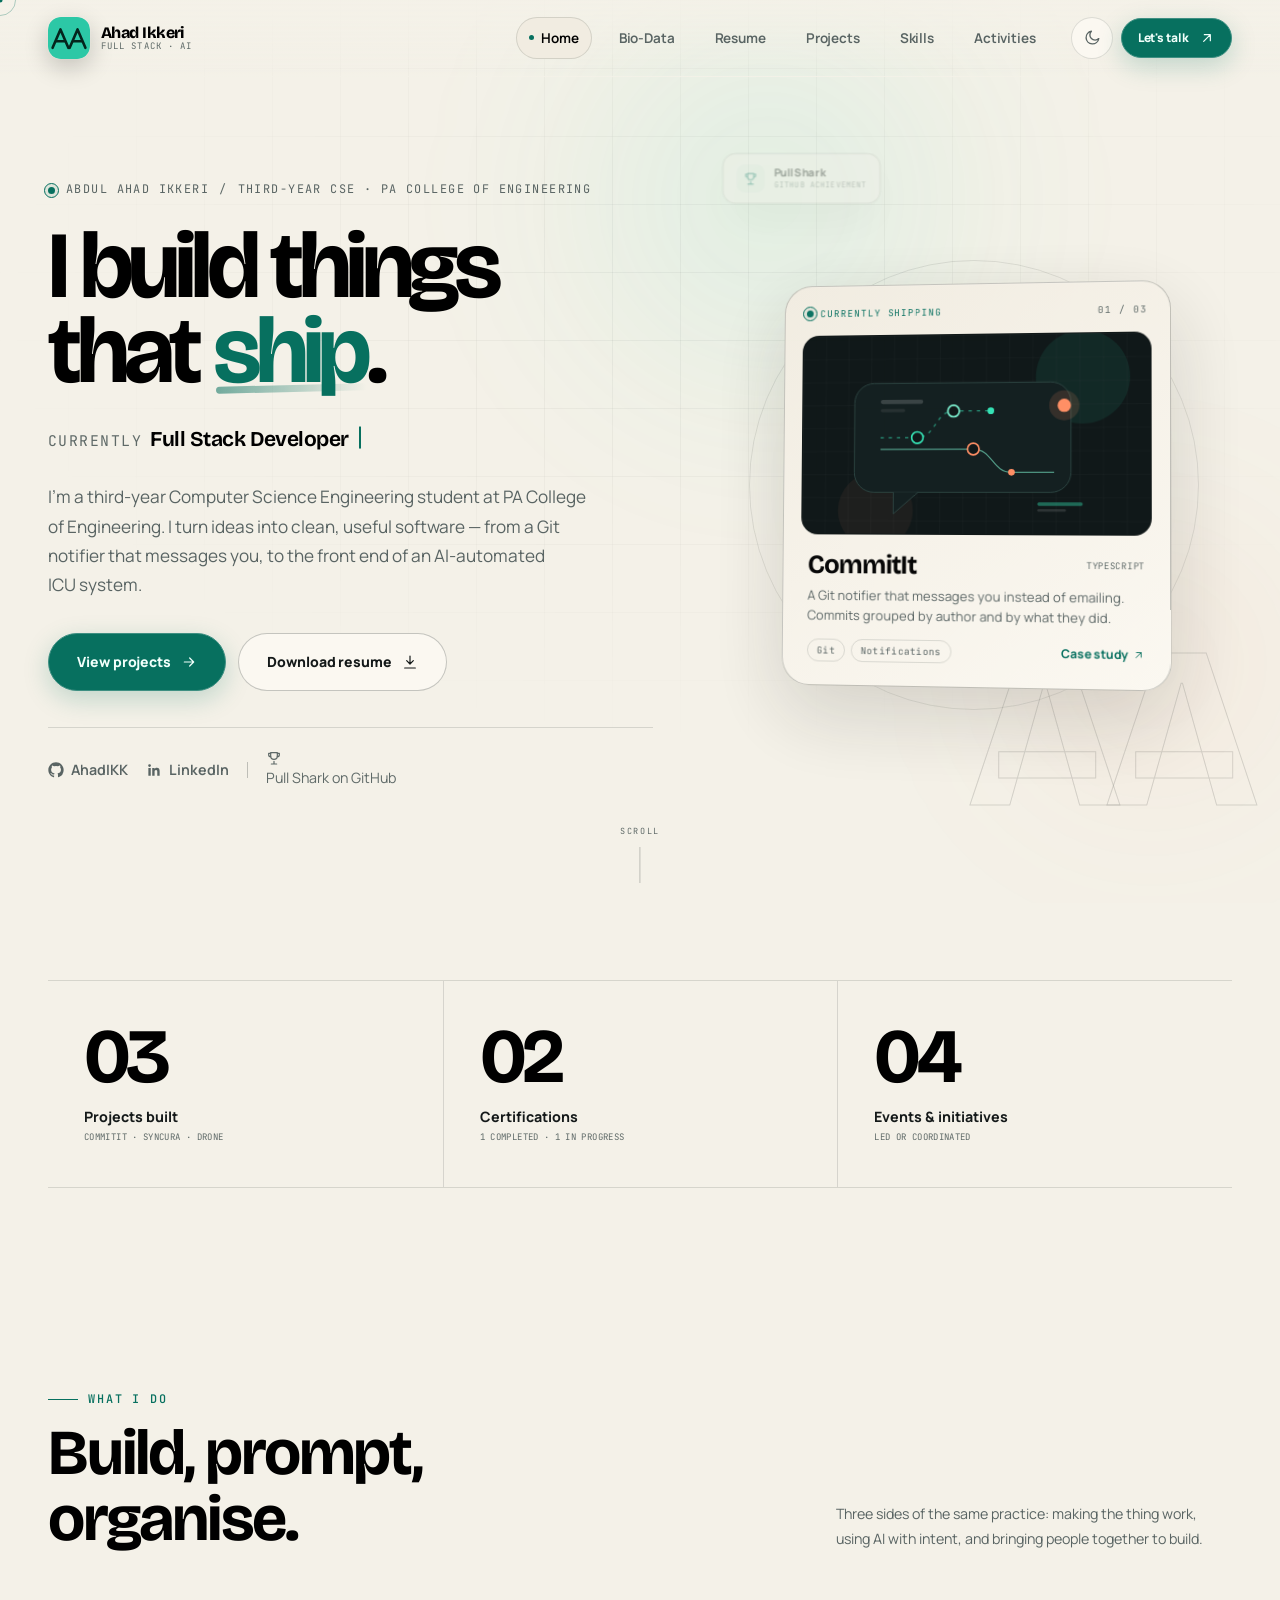
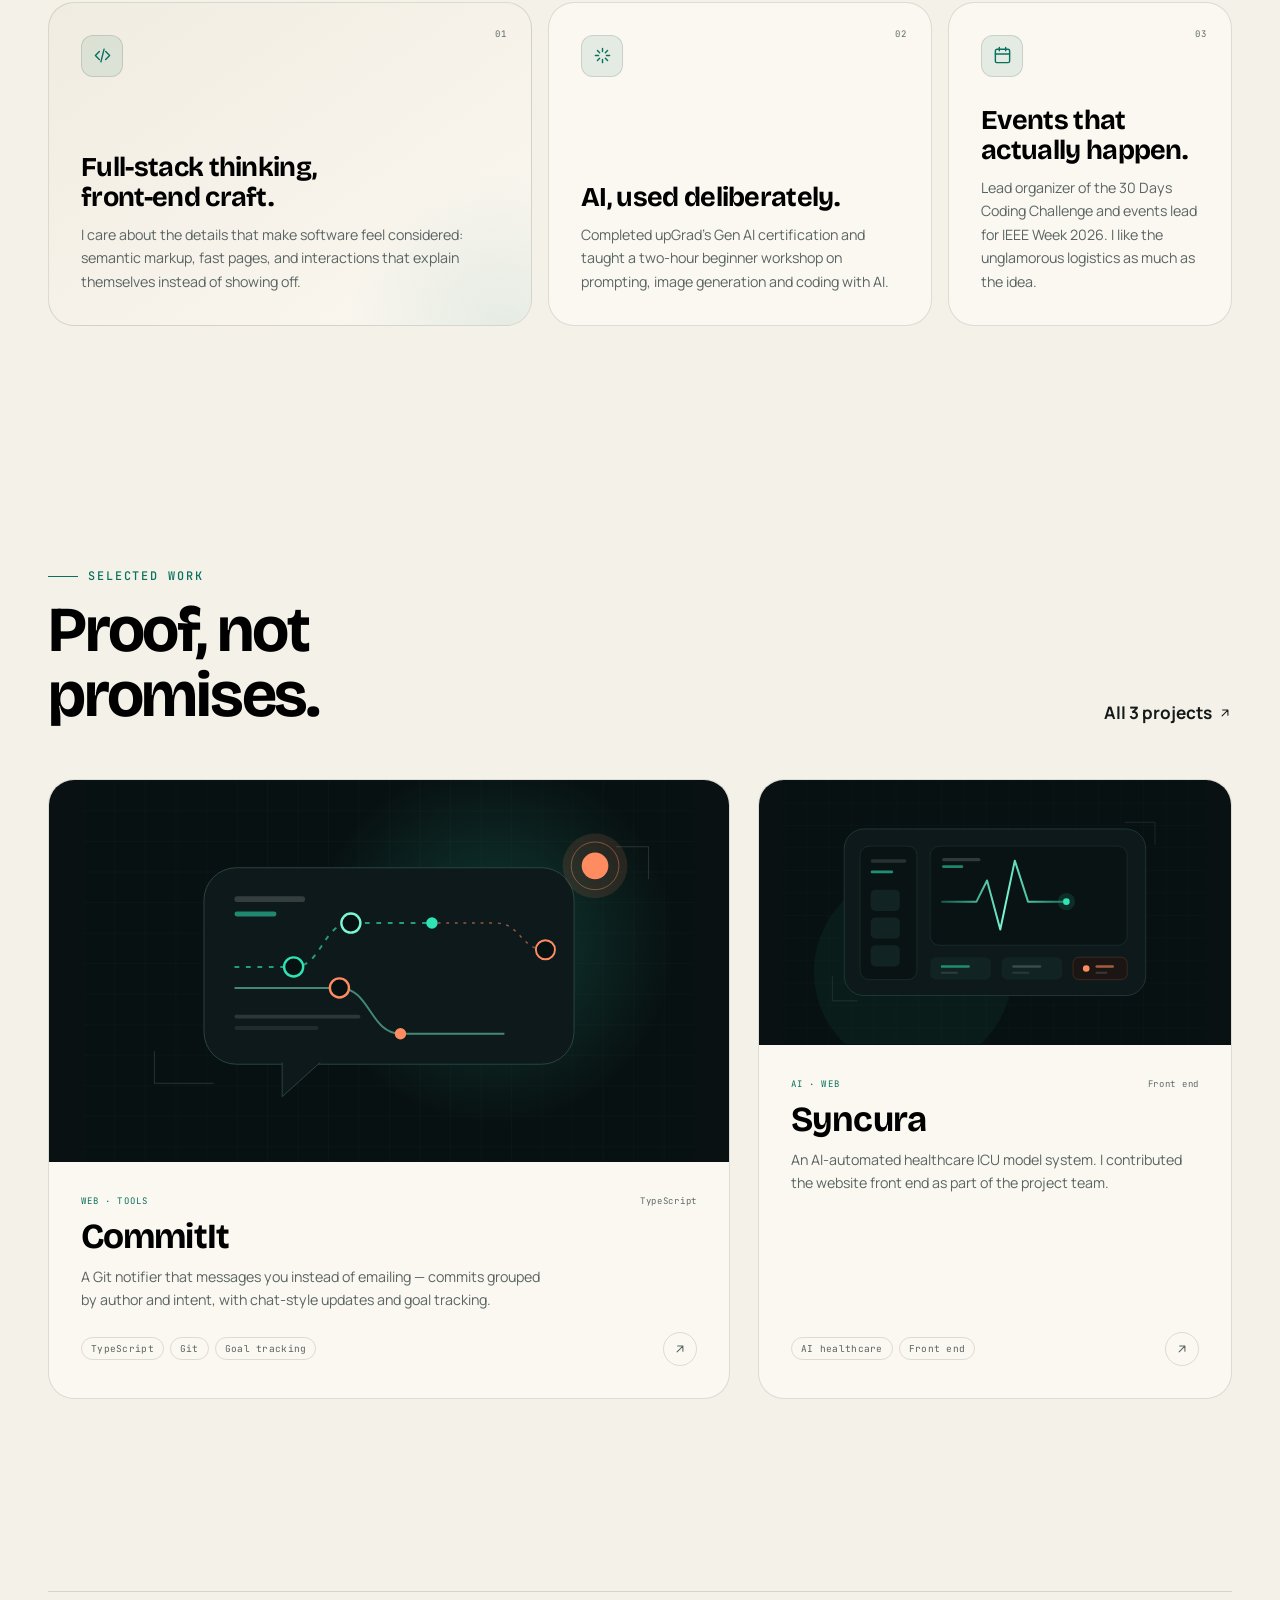
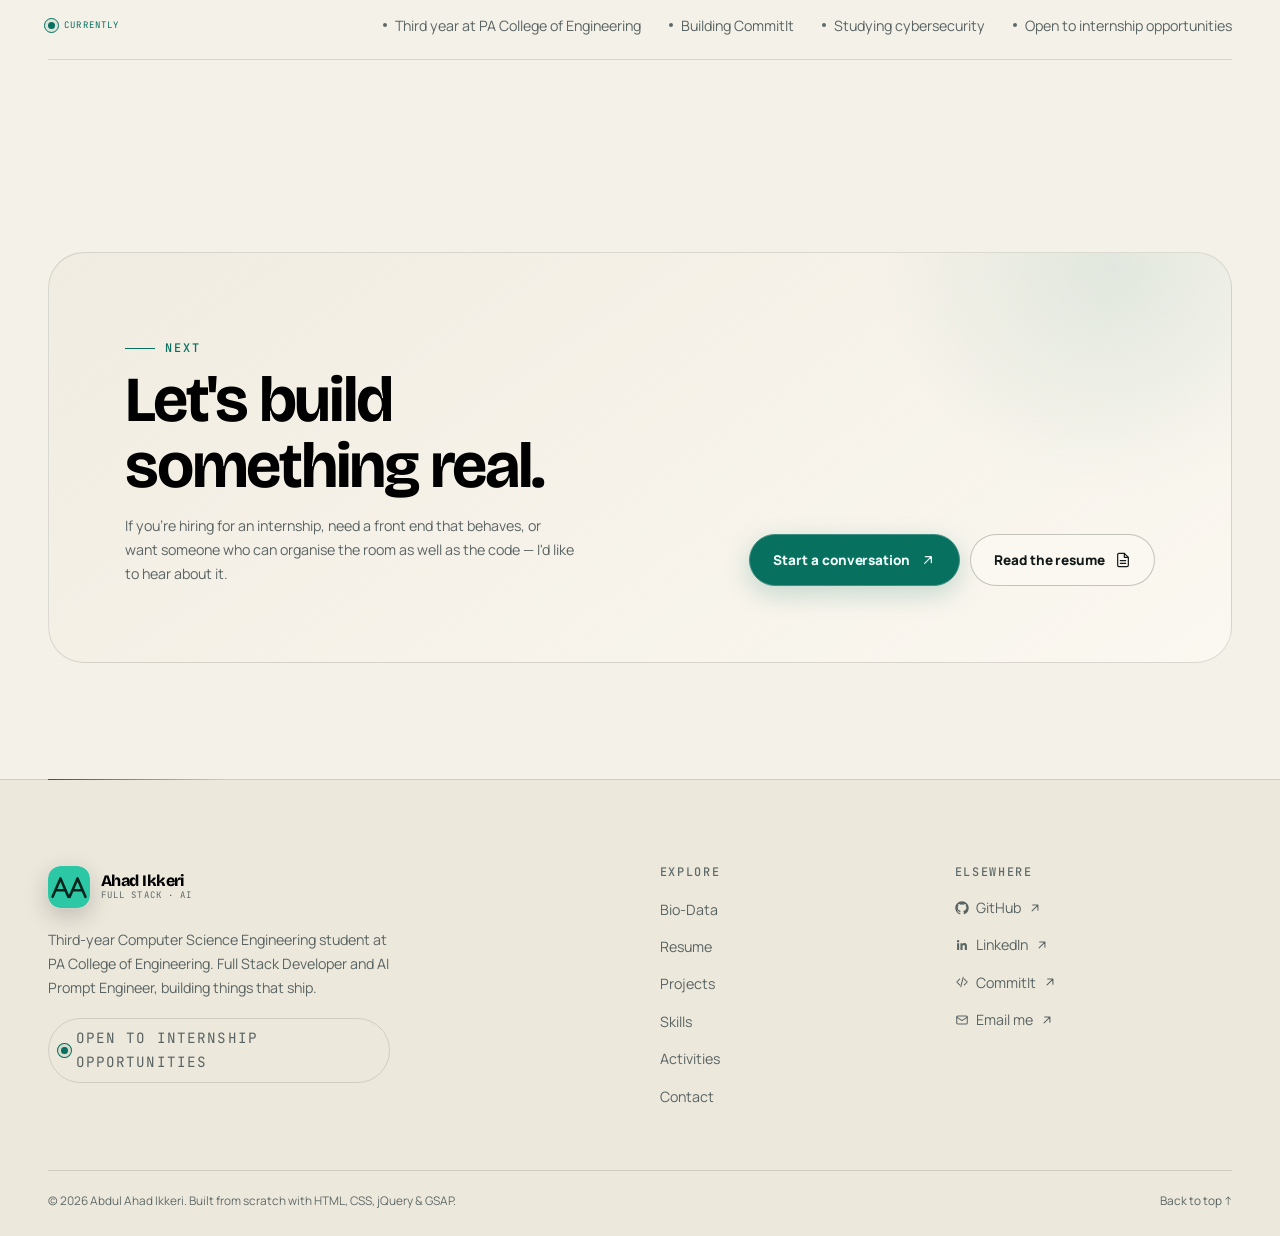
==== commit 5e8c8f04: "Restore mint AA mark without notification dot" ====
--- a/index.html
+++ b/index.html
@@ -91,11 +91,11 @@
   <div class="preloader" aria-hidden="true">
     <div class="preloader__inner">
       <svg class="preloader__mark" viewBox="0 0 64 64" aria-hidden="true" focusable="false">
-          <rect width="64" height="64" rx="18" fill="#0E2A25" stroke="#1E4A41"/>
-          <path d="M5 48 L16 16 L27 48" fill="none" stroke="#30E3B4" stroke-width="5.5" stroke-linecap="round" stroke-linejoin="round"/>
-          <path d="M10 36 H22" fill="none" stroke="#30E3B4" stroke-width="5.5" stroke-linecap="round"/>
-          <path d="M37 48 L48 16 L59 48" fill="none" stroke="#30E3B4" stroke-width="5.5" stroke-linecap="round" stroke-linejoin="round"/>
-          <path d="M42 36 H54" fill="none" stroke="#30E3B4" stroke-width="5.5" stroke-linecap="round"/>
+          <rect width="64" height="64" rx="18" fill="#2CC8A6"/>
+          <path d="M7 47 L19 19 L31 47" fill="none" stroke="#04251D" stroke-width="4" stroke-linecap="round" stroke-linejoin="round"/>
+          <path d="M12.5 37 H25.5" fill="none" stroke="#04251D" stroke-width="4" stroke-linecap="round"/>
+          <path d="M33 47 L45 19 L57 47" fill="none" stroke="#04251D" stroke-width="4" stroke-linecap="round" stroke-linejoin="round"/>
+          <path d="M38.5 37 H51.5" fill="none" stroke="#04251D" stroke-width="4" stroke-linecap="round"/>
         </svg>
       <span class="preloader__word">Abdul Ahad Ikkeri</span>
       <span class="preloader__bar"><span></span></span>
@@ -104,11 +104,11 @@
 
   <div class="page-transition" aria-hidden="true">
     <svg class="page-transition__mark" viewBox="0 0 64 64" aria-hidden="true" focusable="false">
-          <rect width="64" height="64" rx="18" fill="#0E2A25" stroke="#1E4A41"/>
-          <path d="M5 48 L16 16 L27 48" fill="none" stroke="#30E3B4" stroke-width="5.5" stroke-linecap="round" stroke-linejoin="round"/>
-          <path d="M10 36 H22" fill="none" stroke="#30E3B4" stroke-width="5.5" stroke-linecap="round"/>
-          <path d="M37 48 L48 16 L59 48" fill="none" stroke="#30E3B4" stroke-width="5.5" stroke-linecap="round" stroke-linejoin="round"/>
-          <path d="M42 36 H54" fill="none" stroke="#30E3B4" stroke-width="5.5" stroke-linecap="round"/>
+          <rect width="64" height="64" rx="18" fill="#2CC8A6"/>
+          <path d="M7 47 L19 19 L31 47" fill="none" stroke="#04251D" stroke-width="4" stroke-linecap="round" stroke-linejoin="round"/>
+          <path d="M12.5 37 H25.5" fill="none" stroke="#04251D" stroke-width="4" stroke-linecap="round"/>
+          <path d="M33 47 L45 19 L57 47" fill="none" stroke="#04251D" stroke-width="4" stroke-linecap="round" stroke-linejoin="round"/>
+          <path d="M38.5 37 H51.5" fill="none" stroke="#04251D" stroke-width="4" stroke-linecap="round"/>
         </svg>
   </div>
 
@@ -120,11 +120,11 @@
     <div class="nav-shell container">
       <a class="brand" href="index.html">
         <svg class="brand-mark" viewBox="0 0 64 64" aria-hidden="true" focusable="false">
-          <rect width="64" height="64" rx="18" fill="#0E2A25" stroke="#1E4A41"/>
-          <path d="M5 48 L16 16 L27 48" fill="none" stroke="#30E3B4" stroke-width="5.5" stroke-linecap="round" stroke-linejoin="round"/>
-          <path d="M10 36 H22" fill="none" stroke="#30E3B4" stroke-width="5.5" stroke-linecap="round"/>
-          <path d="M37 48 L48 16 L59 48" fill="none" stroke="#30E3B4" stroke-width="5.5" stroke-linecap="round" stroke-linejoin="round"/>
-          <path d="M42 36 H54" fill="none" stroke="#30E3B4" stroke-width="5.5" stroke-linecap="round"/>
+          <rect width="64" height="64" rx="18" fill="#2CC8A6"/>
+          <path d="M7 47 L19 19 L31 47" fill="none" stroke="#04251D" stroke-width="4" stroke-linecap="round" stroke-linejoin="round"/>
+          <path d="M12.5 37 H25.5" fill="none" stroke="#04251D" stroke-width="4" stroke-linecap="round"/>
+          <path d="M33 47 L45 19 L57 47" fill="none" stroke="#04251D" stroke-width="4" stroke-linecap="round" stroke-linejoin="round"/>
+          <path d="M38.5 37 H51.5" fill="none" stroke="#04251D" stroke-width="4" stroke-linecap="round"/>
         </svg>
         <span class="brand-copy">
           <span class="brand-name">Ahad Ikkeri</span>
@@ -524,11 +524,11 @@
       <div class="footer-brand">
         <a class="brand" href="index.html">
           <svg class="brand-mark" viewBox="0 0 64 64" aria-hidden="true" focusable="false">
-          <rect width="64" height="64" rx="18" fill="#0E2A25" stroke="#1E4A41"/>
-          <path d="M5 48 L16 16 L27 48" fill="none" stroke="#30E3B4" stroke-width="5.5" stroke-linecap="round" stroke-linejoin="round"/>
-          <path d="M10 36 H22" fill="none" stroke="#30E3B4" stroke-width="5.5" stroke-linecap="round"/>
-          <path d="M37 48 L48 16 L59 48" fill="none" stroke="#30E3B4" stroke-width="5.5" stroke-linecap="round" stroke-linejoin="round"/>
-          <path d="M42 36 H54" fill="none" stroke="#30E3B4" stroke-width="5.5" stroke-linecap="round"/>
+          <rect width="64" height="64" rx="18" fill="#2CC8A6"/>
+          <path d="M7 47 L19 19 L31 47" fill="none" stroke="#04251D" stroke-width="4" stroke-linecap="round" stroke-linejoin="round"/>
+          <path d="M12.5 37 H25.5" fill="none" stroke="#04251D" stroke-width="4" stroke-linecap="round"/>
+          <path d="M33 47 L45 19 L57 47" fill="none" stroke="#04251D" stroke-width="4" stroke-linecap="round" stroke-linejoin="round"/>
+          <path d="M38.5 37 H51.5" fill="none" stroke="#04251D" stroke-width="4" stroke-linecap="round"/>
         </svg>
           <span class="brand-copy">
             <span class="brand-name">Ahad Ikkeri</span>
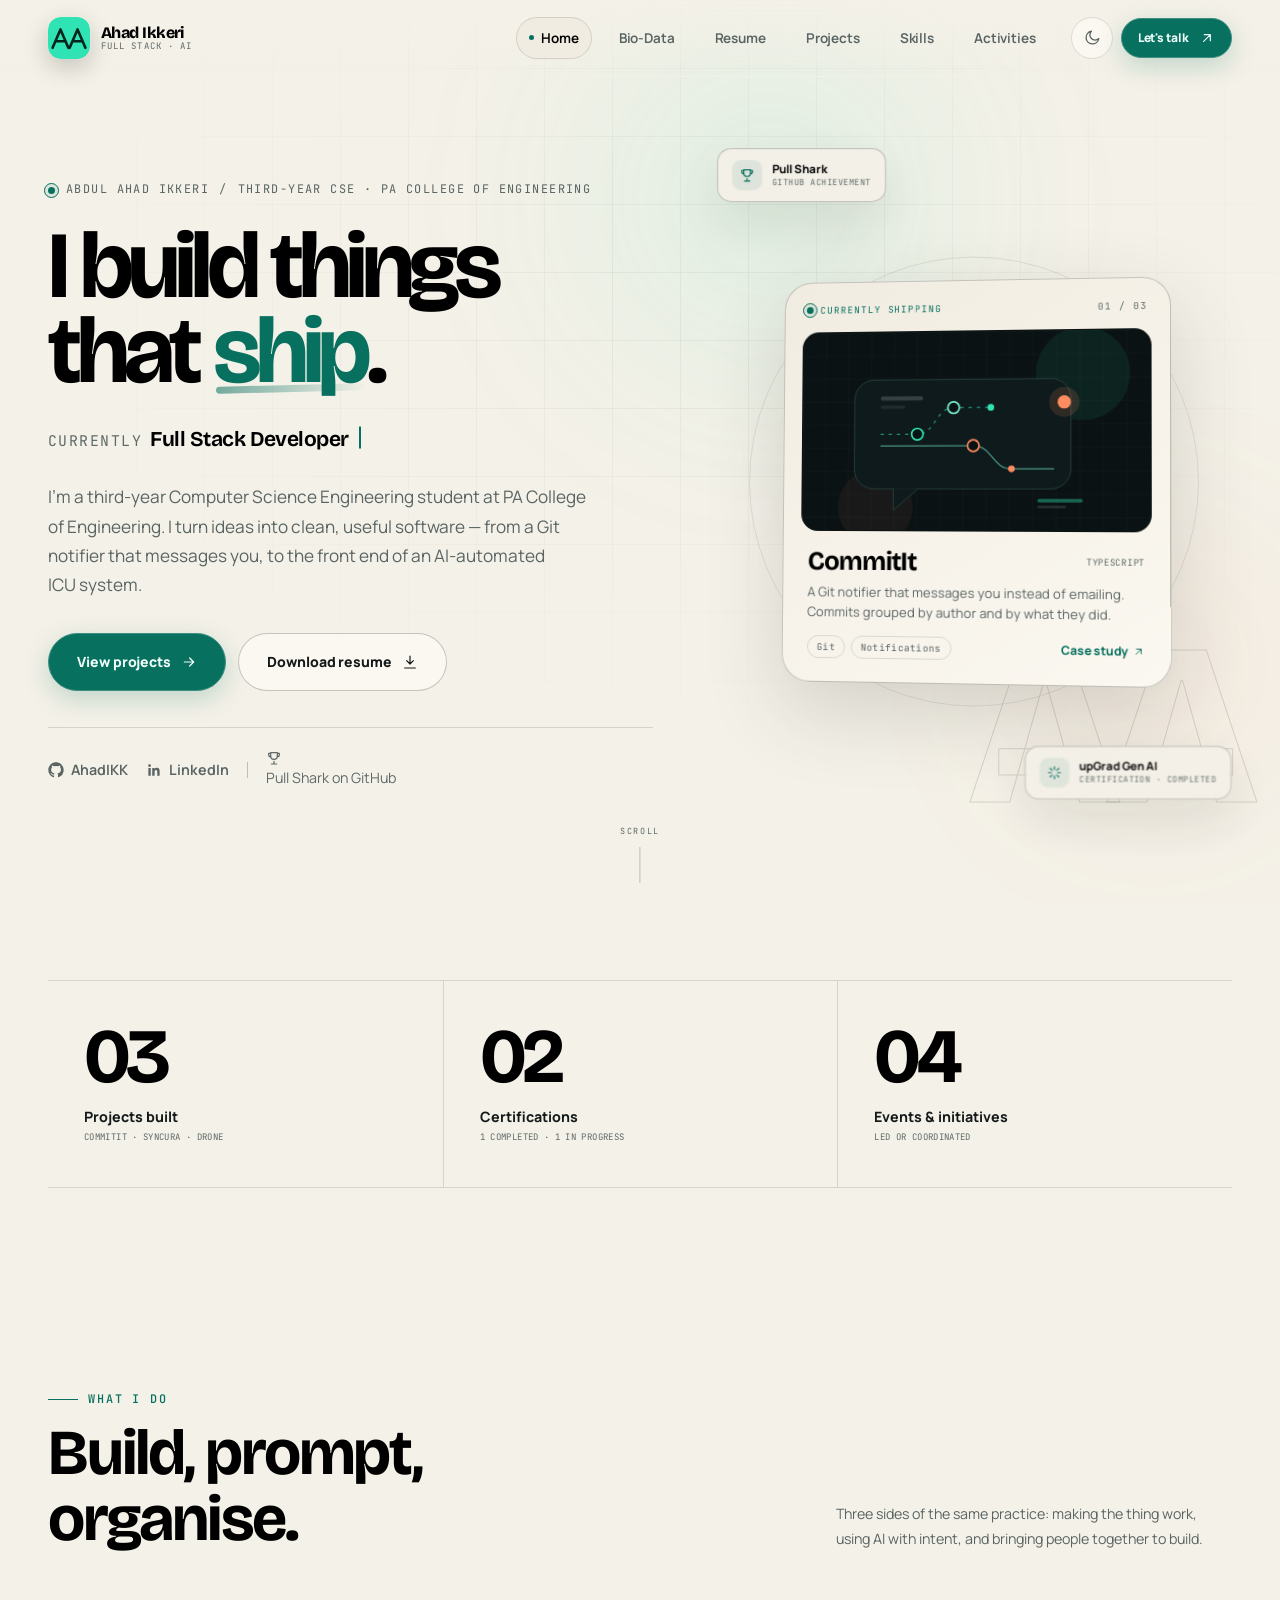
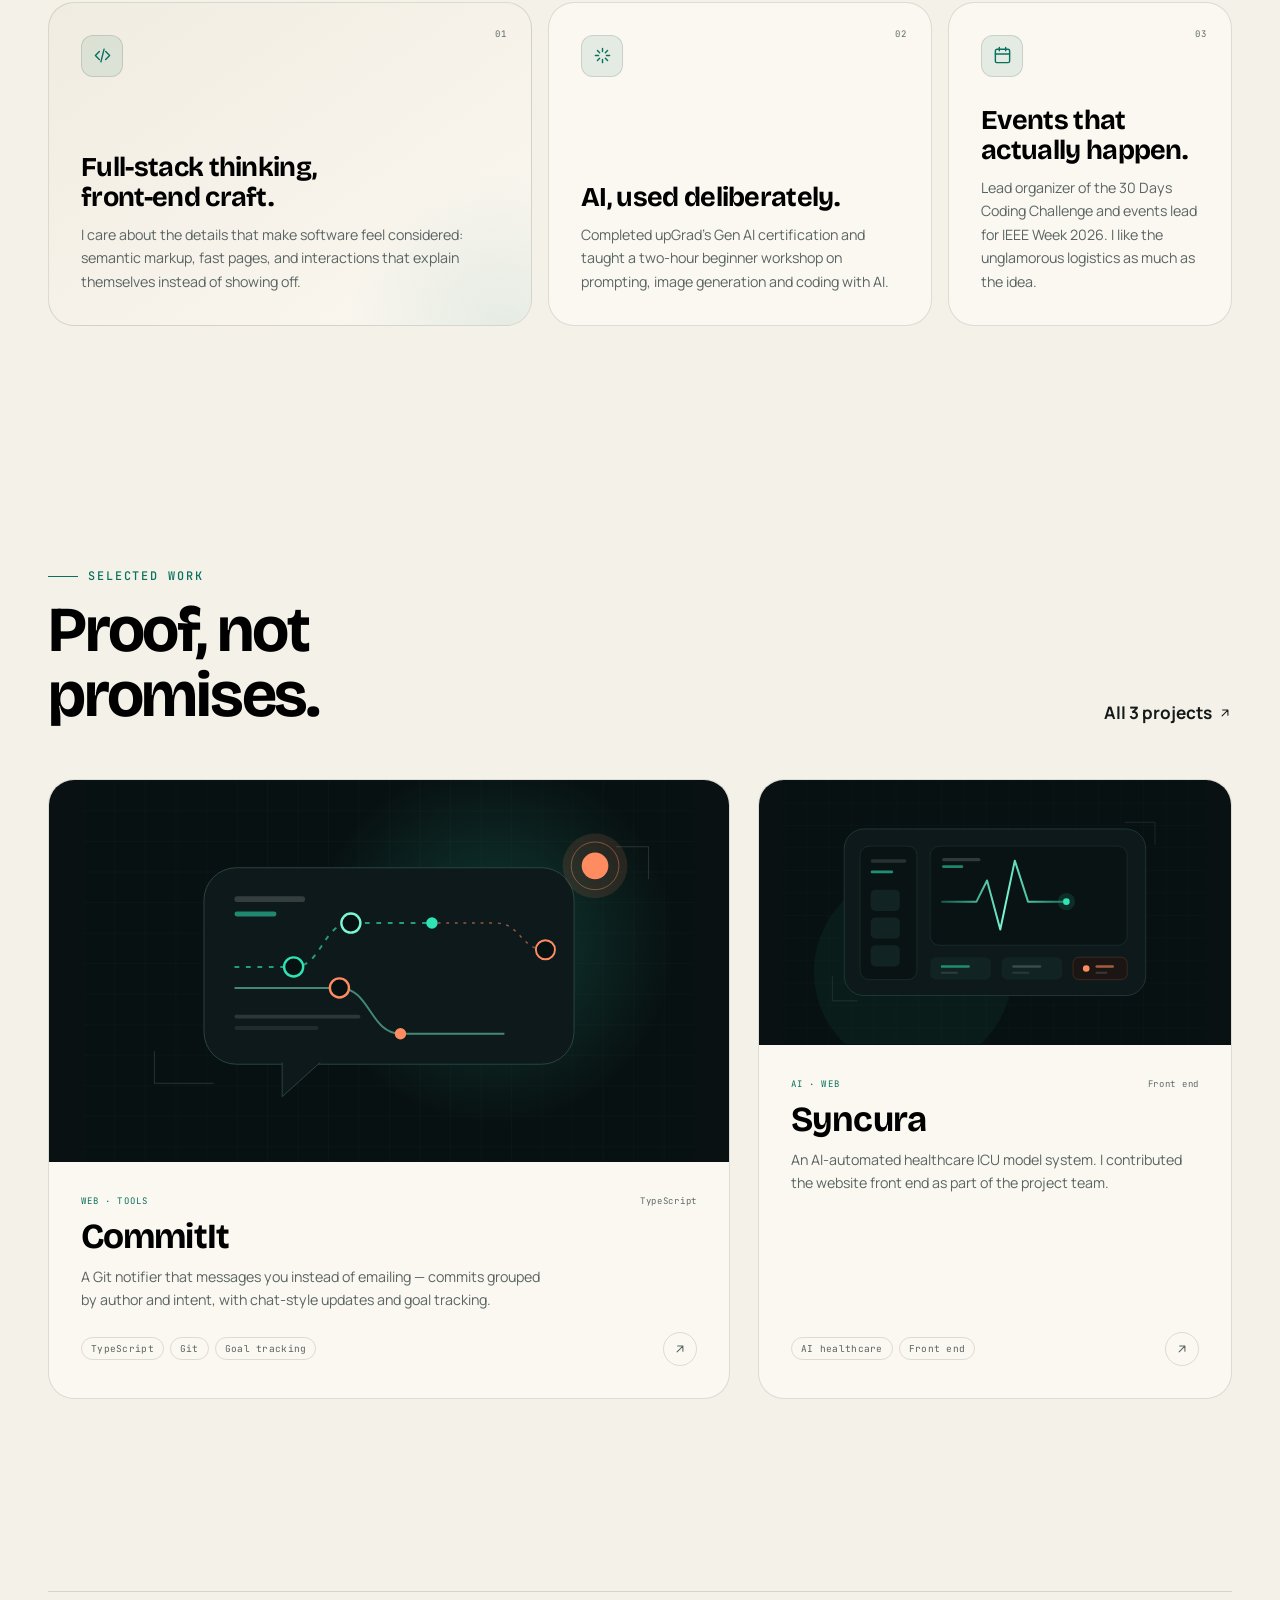
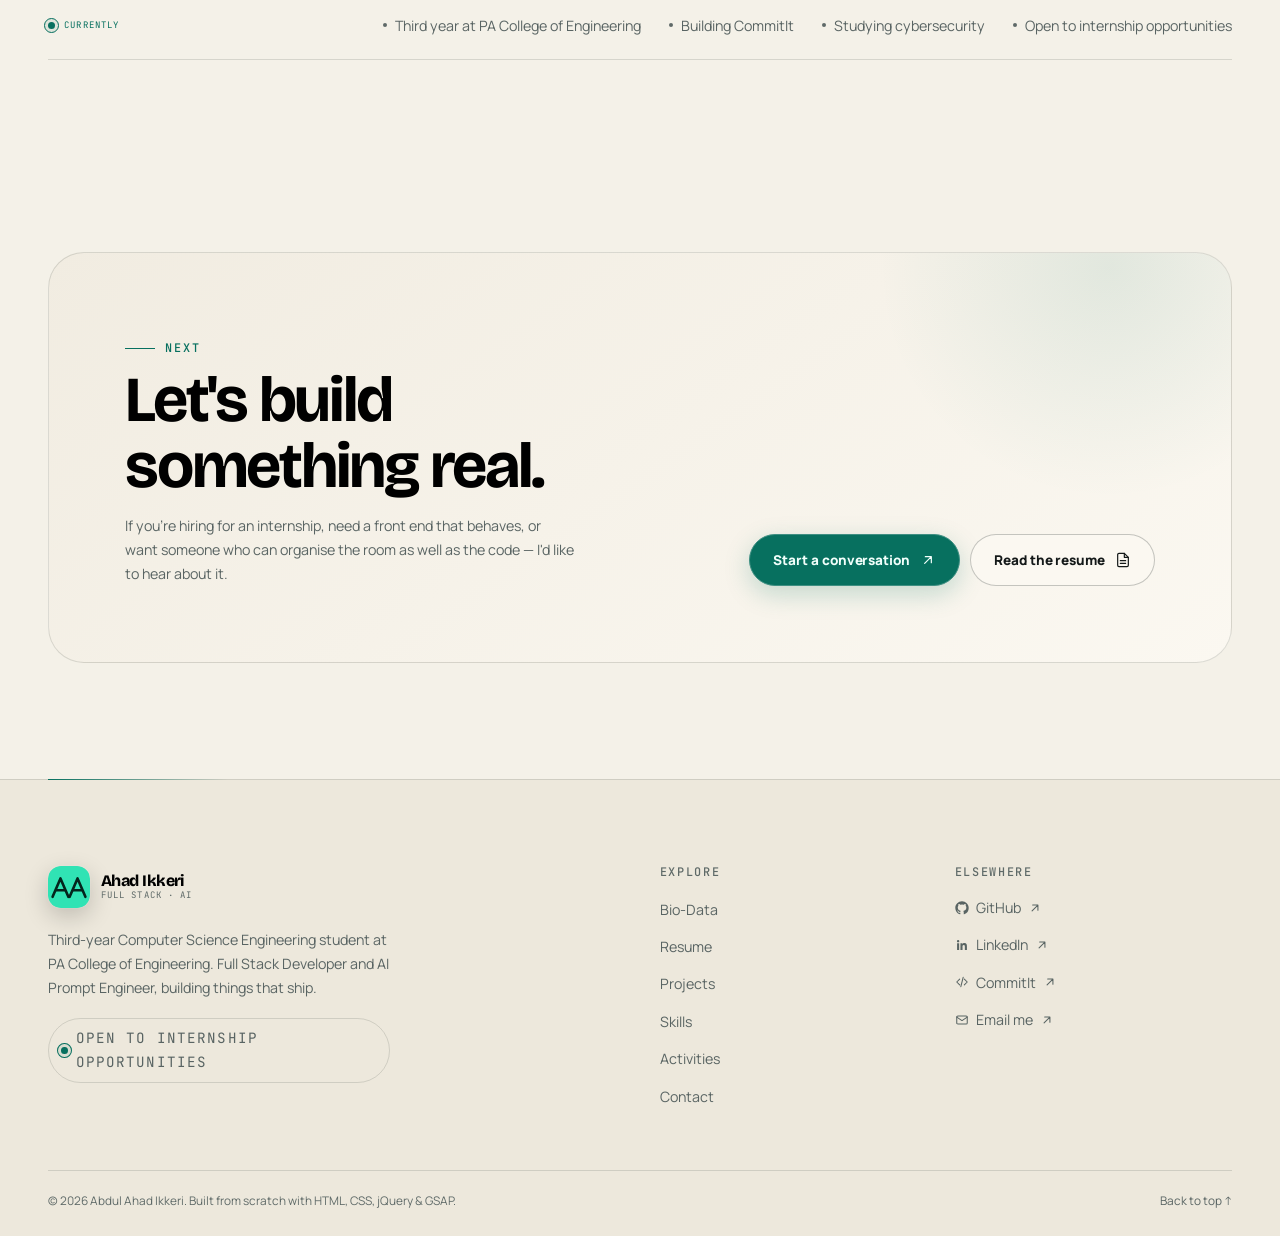
==== commit 746889fc: "Restore bright mint AA tile" ====
--- a/index.html
+++ b/index.html
@@ -91,7 +91,7 @@
   <div class="preloader" aria-hidden="true">
     <div class="preloader__inner">
       <svg class="preloader__mark" viewBox="0 0 64 64" aria-hidden="true" focusable="false">
-          <rect width="64" height="64" rx="18" fill="#2CC8A6"/>
+          <rect width="64" height="64" rx="18" fill="#30E3B4"/>
           <path d="M7 47 L19 19 L31 47" fill="none" stroke="#04251D" stroke-width="4" stroke-linecap="round" stroke-linejoin="round"/>
           <path d="M12.5 37 H25.5" fill="none" stroke="#04251D" stroke-width="4" stroke-linecap="round"/>
           <path d="M33 47 L45 19 L57 47" fill="none" stroke="#04251D" stroke-width="4" stroke-linecap="round" stroke-linejoin="round"/>
@@ -104,7 +104,7 @@
 
   <div class="page-transition" aria-hidden="true">
     <svg class="page-transition__mark" viewBox="0 0 64 64" aria-hidden="true" focusable="false">
-          <rect width="64" height="64" rx="18" fill="#2CC8A6"/>
+          <rect width="64" height="64" rx="18" fill="#30E3B4"/>
           <path d="M7 47 L19 19 L31 47" fill="none" stroke="#04251D" stroke-width="4" stroke-linecap="round" stroke-linejoin="round"/>
           <path d="M12.5 37 H25.5" fill="none" stroke="#04251D" stroke-width="4" stroke-linecap="round"/>
           <path d="M33 47 L45 19 L57 47" fill="none" stroke="#04251D" stroke-width="4" stroke-linecap="round" stroke-linejoin="round"/>
@@ -120,7 +120,7 @@
     <div class="nav-shell container">
       <a class="brand" href="index.html">
         <svg class="brand-mark" viewBox="0 0 64 64" aria-hidden="true" focusable="false">
-          <rect width="64" height="64" rx="18" fill="#2CC8A6"/>
+          <rect width="64" height="64" rx="18" fill="#30E3B4"/>
           <path d="M7 47 L19 19 L31 47" fill="none" stroke="#04251D" stroke-width="4" stroke-linecap="round" stroke-linejoin="round"/>
           <path d="M12.5 37 H25.5" fill="none" stroke="#04251D" stroke-width="4" stroke-linecap="round"/>
           <path d="M33 47 L45 19 L57 47" fill="none" stroke="#04251D" stroke-width="4" stroke-linecap="round" stroke-linejoin="round"/>
@@ -524,7 +524,7 @@
       <div class="footer-brand">
         <a class="brand" href="index.html">
           <svg class="brand-mark" viewBox="0 0 64 64" aria-hidden="true" focusable="false">
-          <rect width="64" height="64" rx="18" fill="#2CC8A6"/>
+          <rect width="64" height="64" rx="18" fill="#30E3B4"/>
           <path d="M7 47 L19 19 L31 47" fill="none" stroke="#04251D" stroke-width="4" stroke-linecap="round" stroke-linejoin="round"/>
           <path d="M12.5 37 H25.5" fill="none" stroke="#04251D" stroke-width="4" stroke-linecap="round"/>
           <path d="M33 47 L45 19 L57 47" fill="none" stroke="#04251D" stroke-width="4" stroke-linecap="round" stroke-linejoin="round"/>
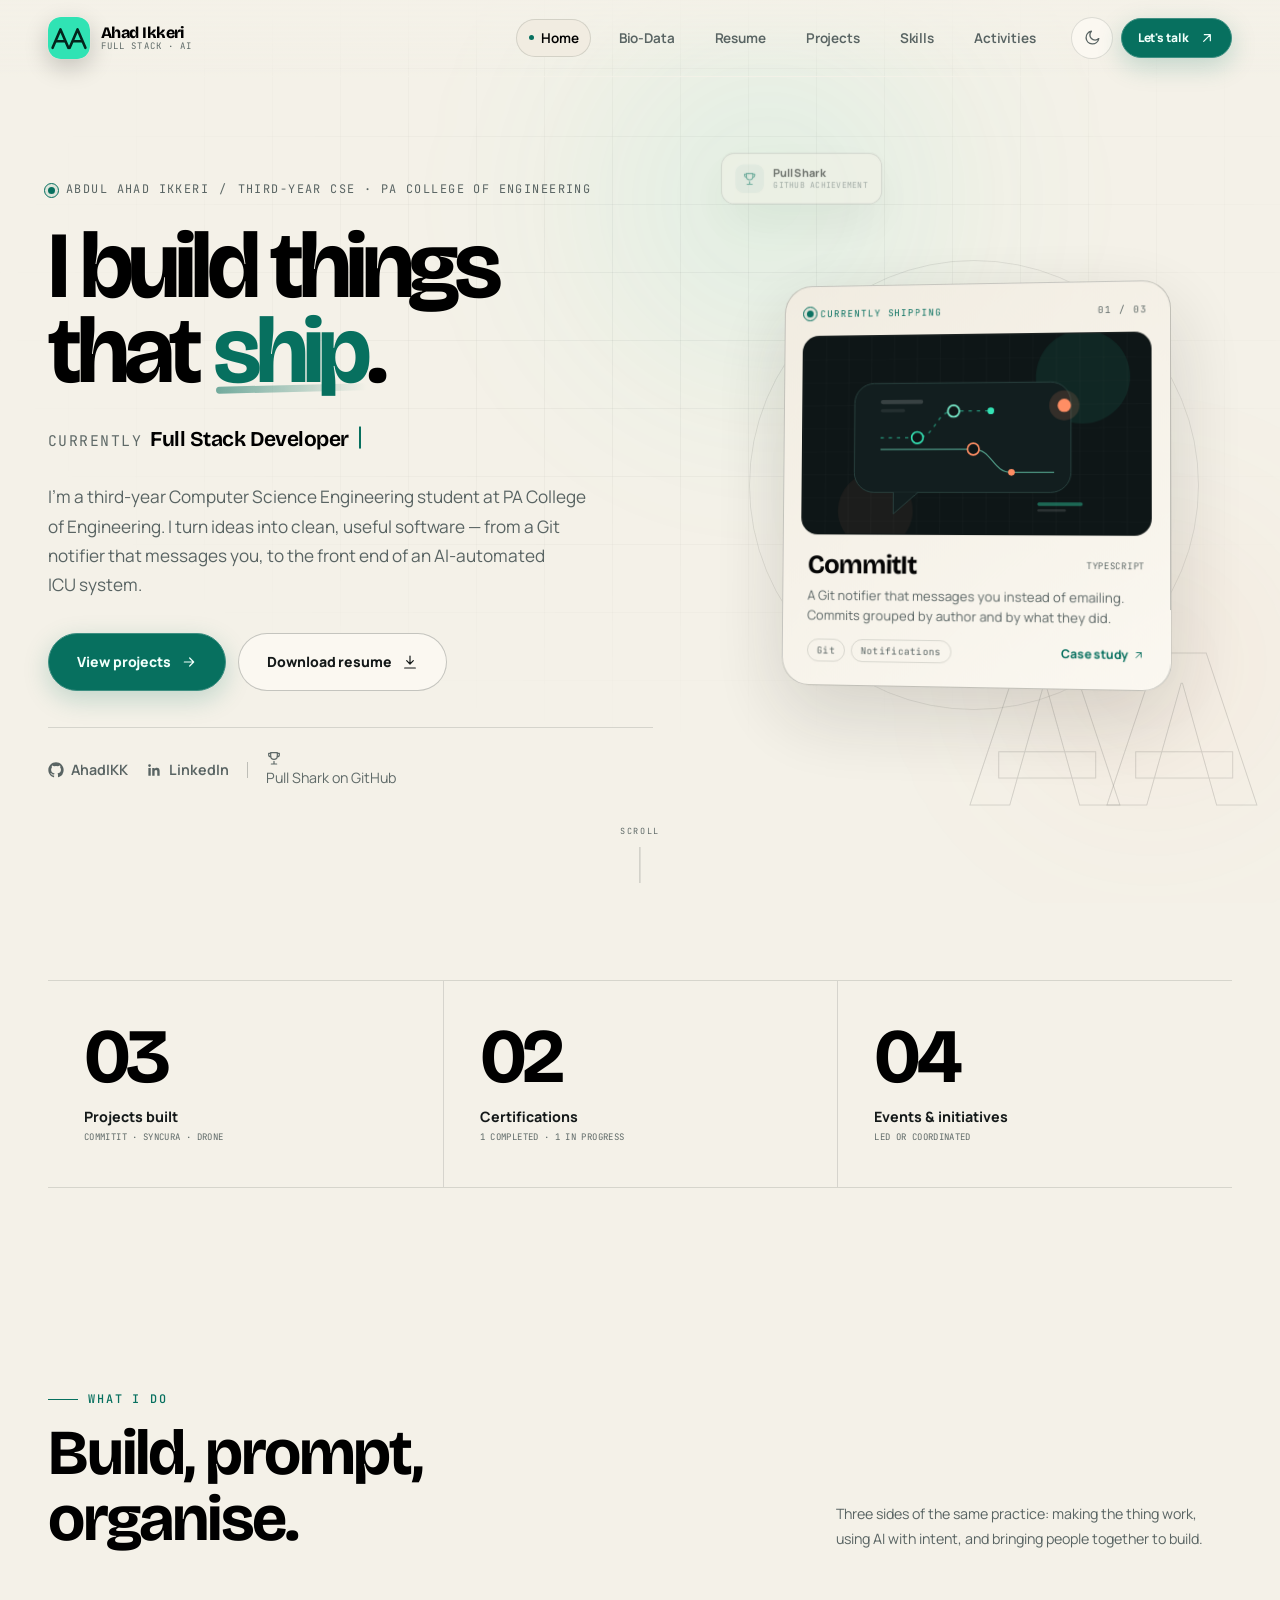
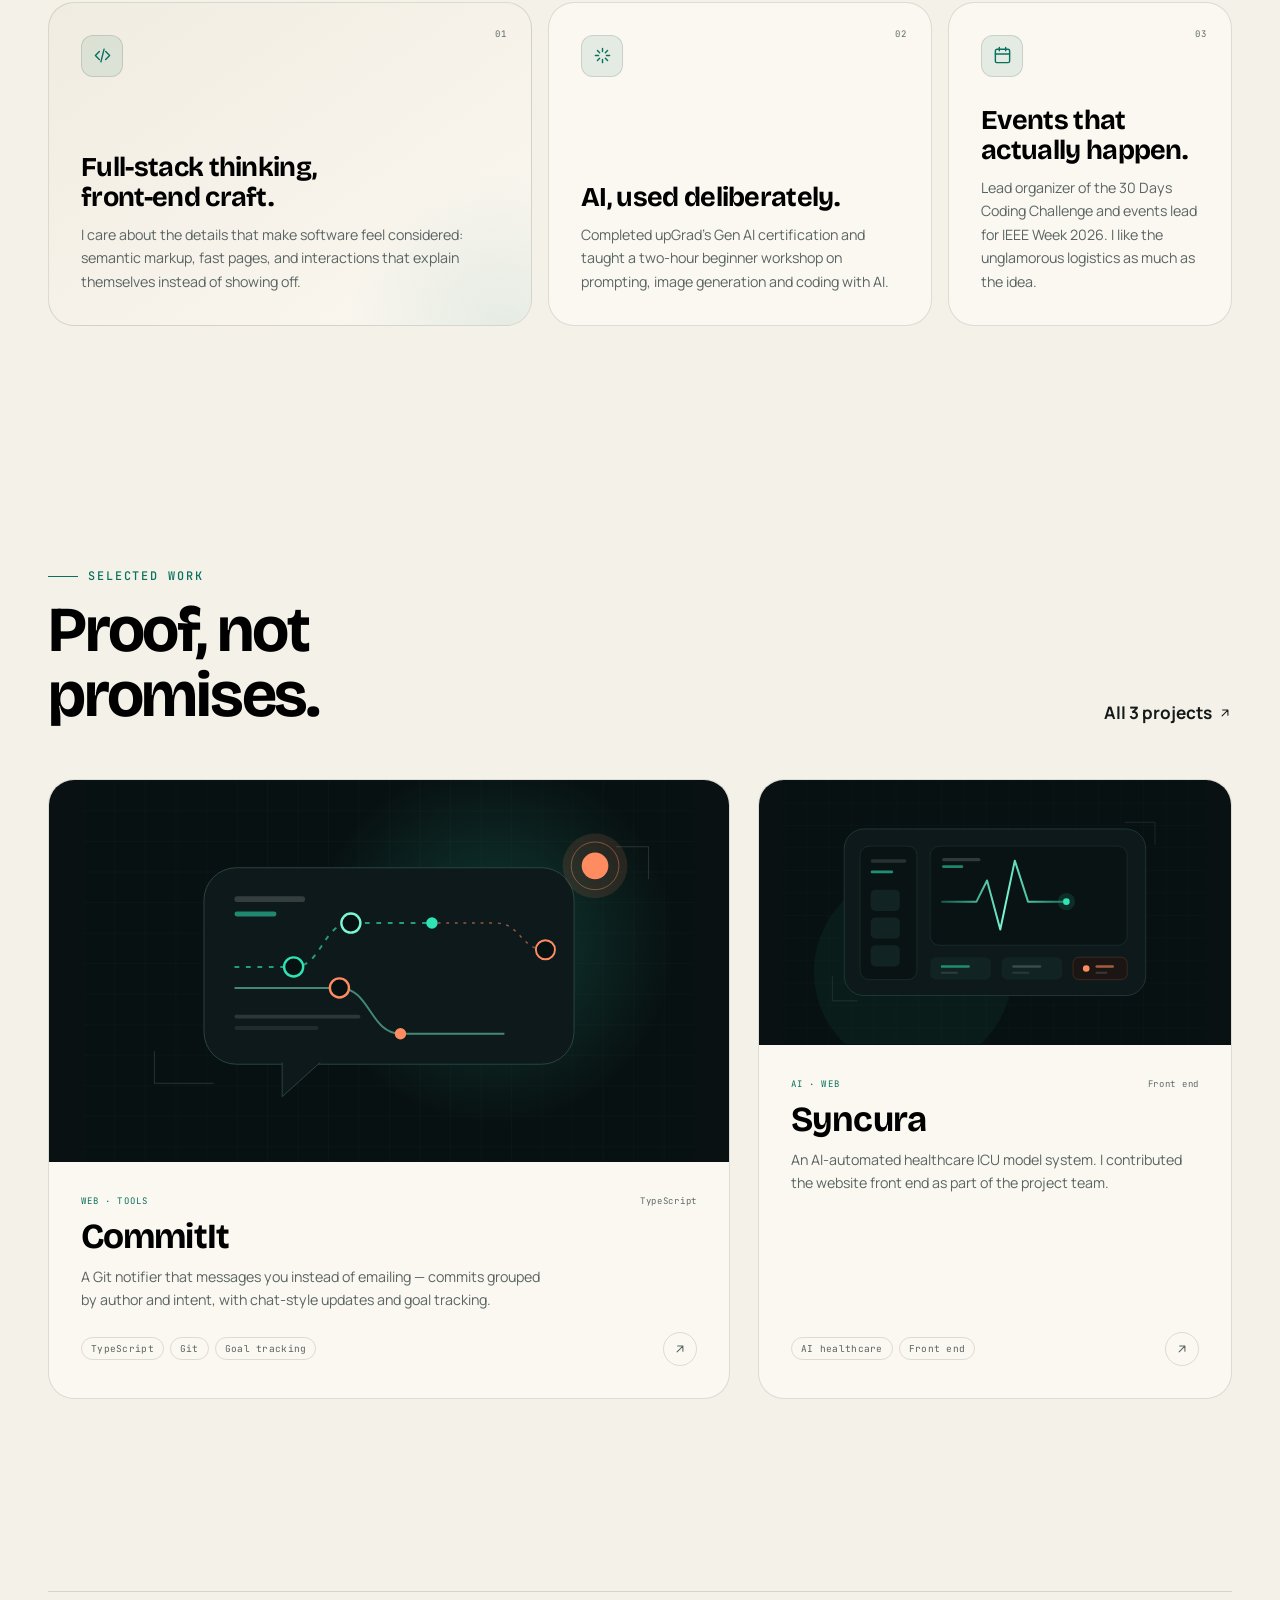
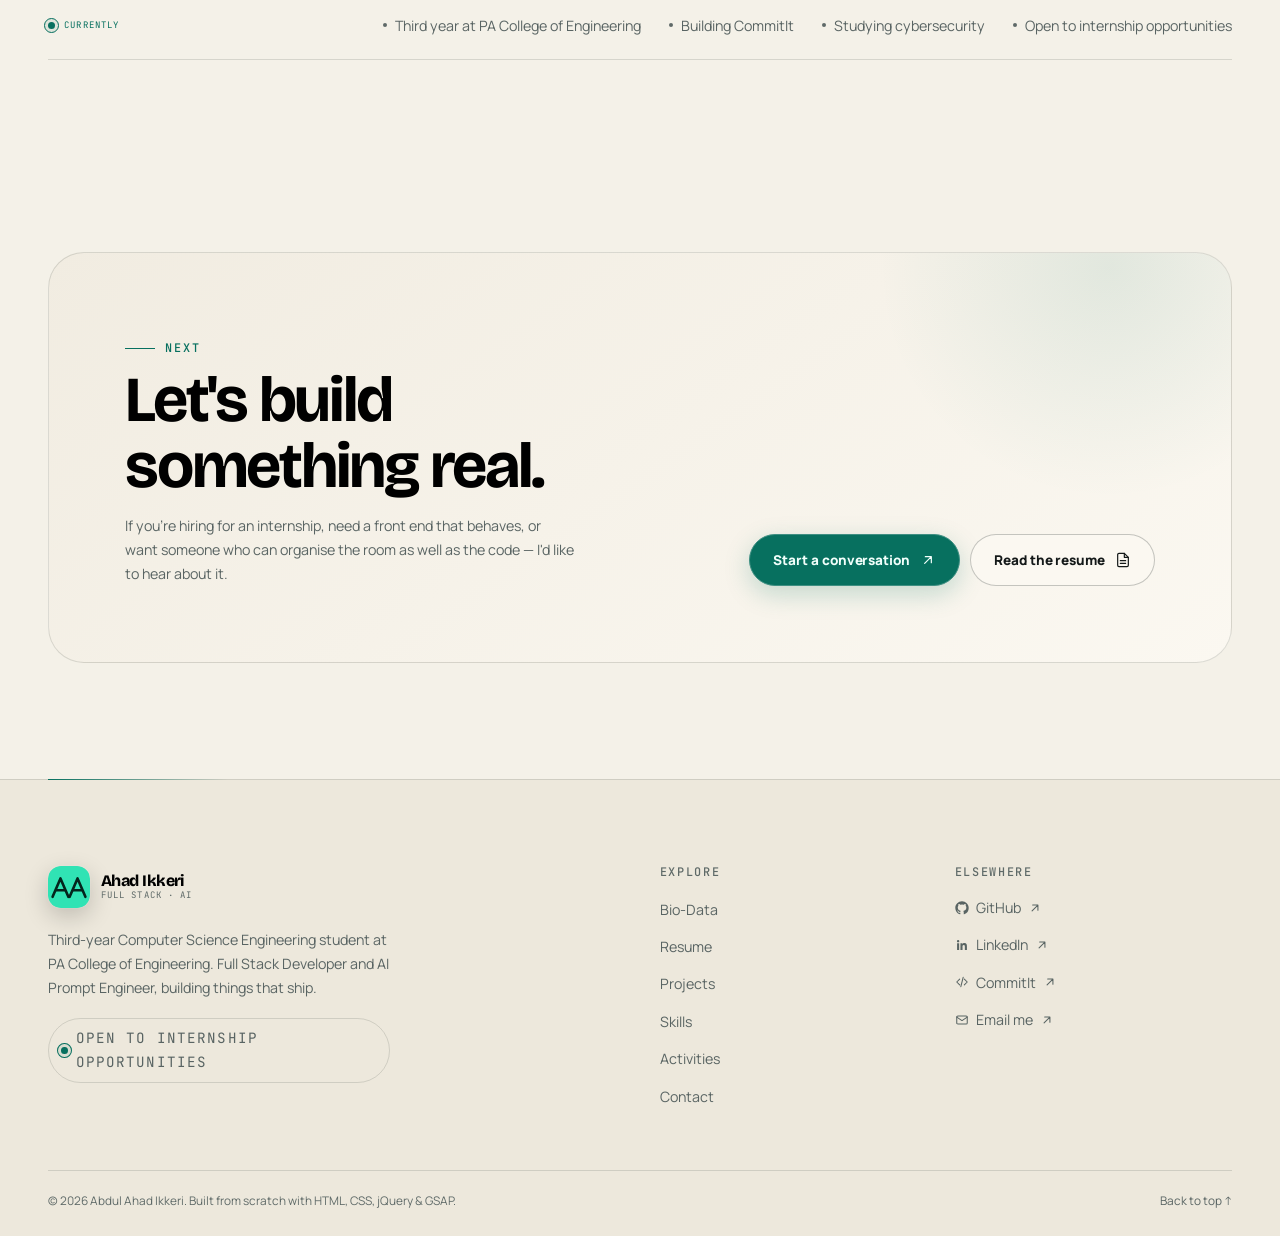
==== commit c9d34245: "Add hover-latching nav pill and first-visit-only preloader wordmark" ====
--- a/index.html
+++ b/index.html
@@ -42,6 +42,16 @@
   <script>
     (function () {
       document.documentElement.classList.add("js");
+
+      /* Full “name + logo” preloader only on the first entry in this tab.
+         Later page switches show the logo-only version. */
+      try {
+        if (!sessionStorage.getItem("aai-entered")) {
+          document.documentElement.classList.add("is-first-visit");
+          sessionStorage.setItem("aai-entered", "1");
+        }
+      } catch (error) { /* file:// or private mode */ }
+
       try {
         var stored = localStorage.getItem("aai-theme");
         var theme = stored || (window.matchMedia("(prefers-color-scheme: light)").matches ? "light" : "dark");
--- a/css/layout.css
+++ b/css/layout.css
@@ -81,19 +81,47 @@
 }
 
 .nav-list {
+  position: relative;
   display: flex;
   align-items: center;
   gap: 2px;
+  --nav-indicator-x: 0px;
+  --nav-indicator-w: 0px;
+}
+
+/* The hover pill is one shared element that slides/latches to the link
+   currently under the pointer, then returns to the active page on leave. */
+.nav-list::before {
+  content: "";
+  position: absolute;
+  top: 50%;
+  left: 0;
+  z-index: 0;
+  width: var(--nav-indicator-w);
+  height: 38px;
+  border: 1px solid var(--line);
+  border-radius: var(--radius-pill);
+  background: var(--surface-2);
+  opacity: 0;
+  transform: translate3d(var(--nav-indicator-x), -50%, 0);
+  transition: transform 0.32s var(--ease-out), width 0.28s var(--ease-out), opacity 0.2s ease;
+  pointer-events: none;
+}
+
+.nav-list.has-indicator::before {
+  opacity: 1;
 }
 
 .nav-list a {
   position: relative;
+  z-index: 1;
   display: inline-flex;
   align-items: center;
   gap: 7px;
   padding: 9px 12px;
   border: 1px solid transparent;
   border-radius: var(--radius-pill);
+  background: transparent;
   color: var(--muted);
   font-size: 13.5px;
   font-weight: 650;
@@ -114,13 +142,13 @@
 
 .nav-list a:hover {
   color: var(--text-strong);
-  background: var(--surface-2);
+  background: transparent;
 }
 
 .nav-list a[aria-current="page"] {
   color: var(--text-strong);
-  background: var(--surface-2);
-  border-color: var(--line);
+  background: transparent;
+  border-color: transparent;
 }
 
 .nav-list a[aria-current="page"]::before {
--- a/css/components.css
+++ b/css/components.css
@@ -1926,6 +1926,13 @@
   animation: loader-bar 0.9s var(--ease-out) 0.1s forwards;
 }
 
+/* Internal page changes show only the monogram; the full wordmark is reserved
+   for the initial entry into the site in this tab. */
+html:not(.is-first-visit) .preloader__word,
+html:not(.is-first-visit) .preloader__bar {
+  display: none;
+}
+
 .page-transition {
   position: fixed;
   inset: 0;
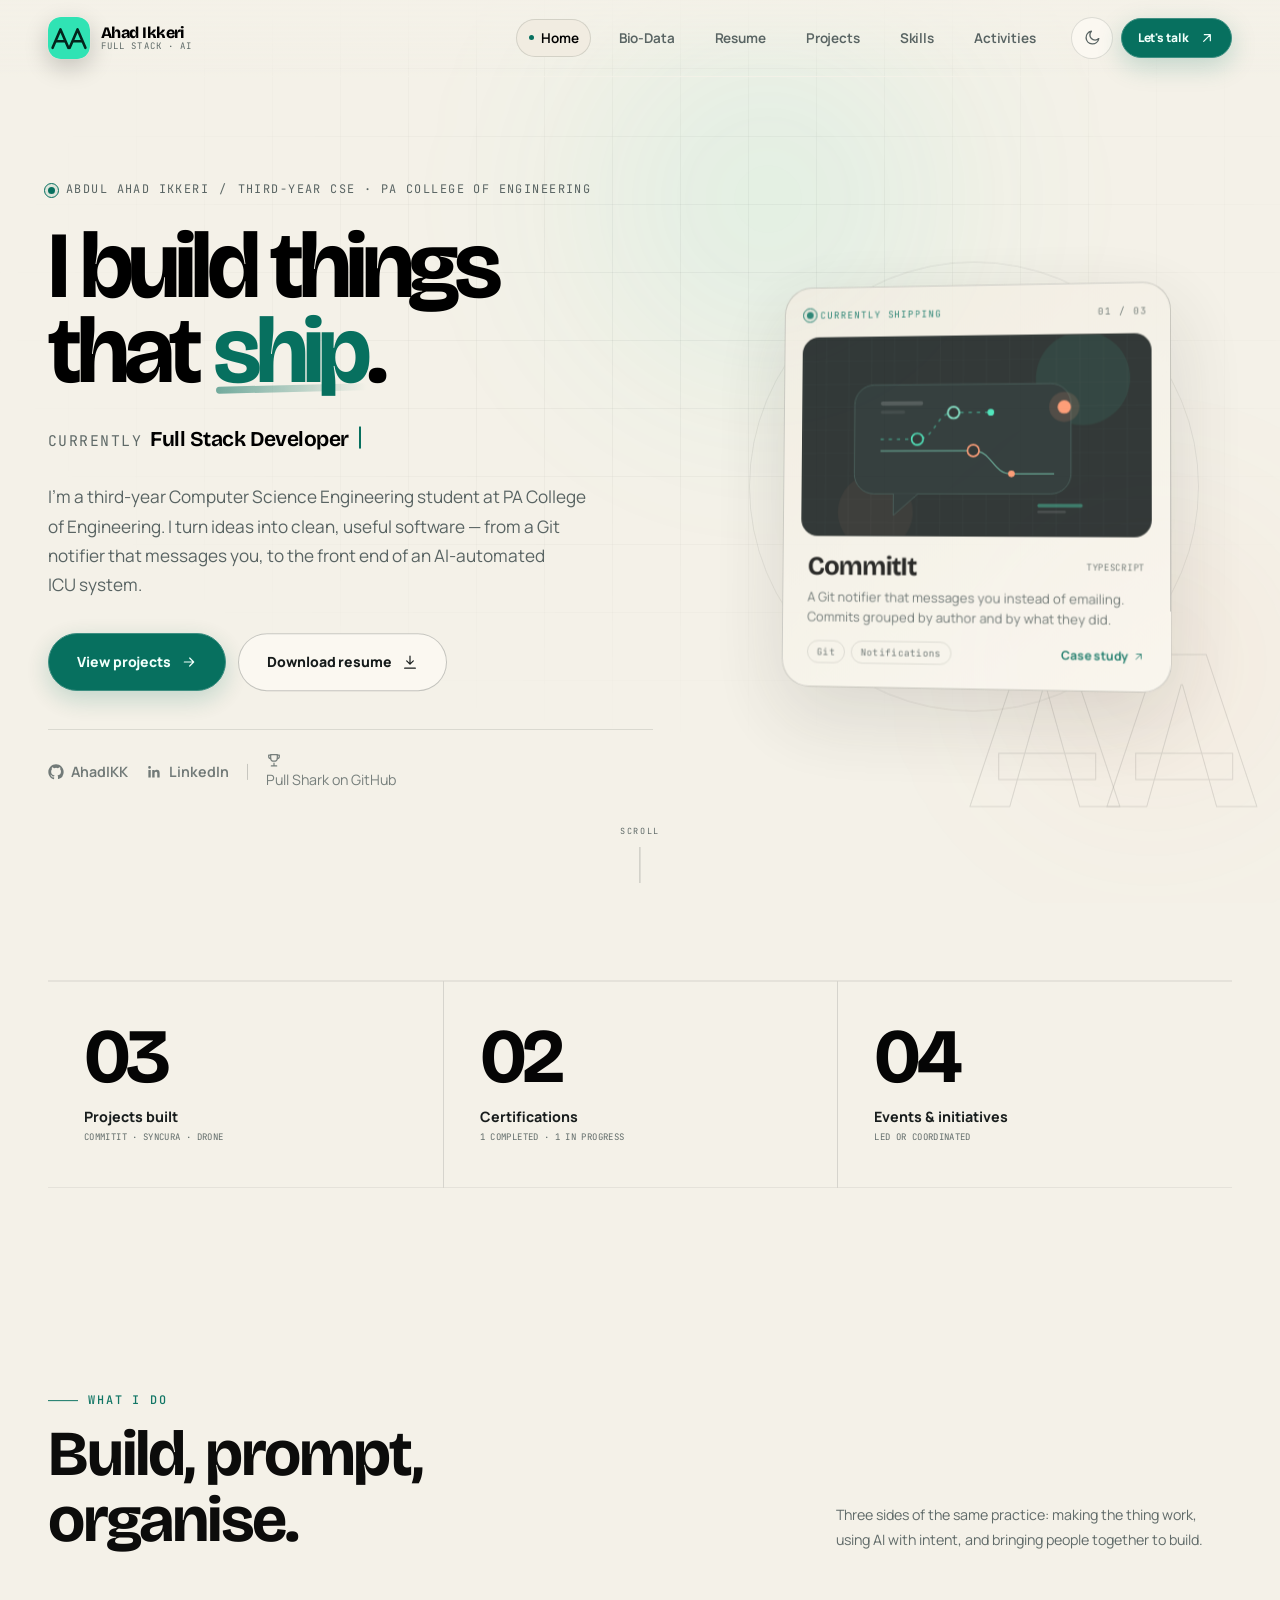
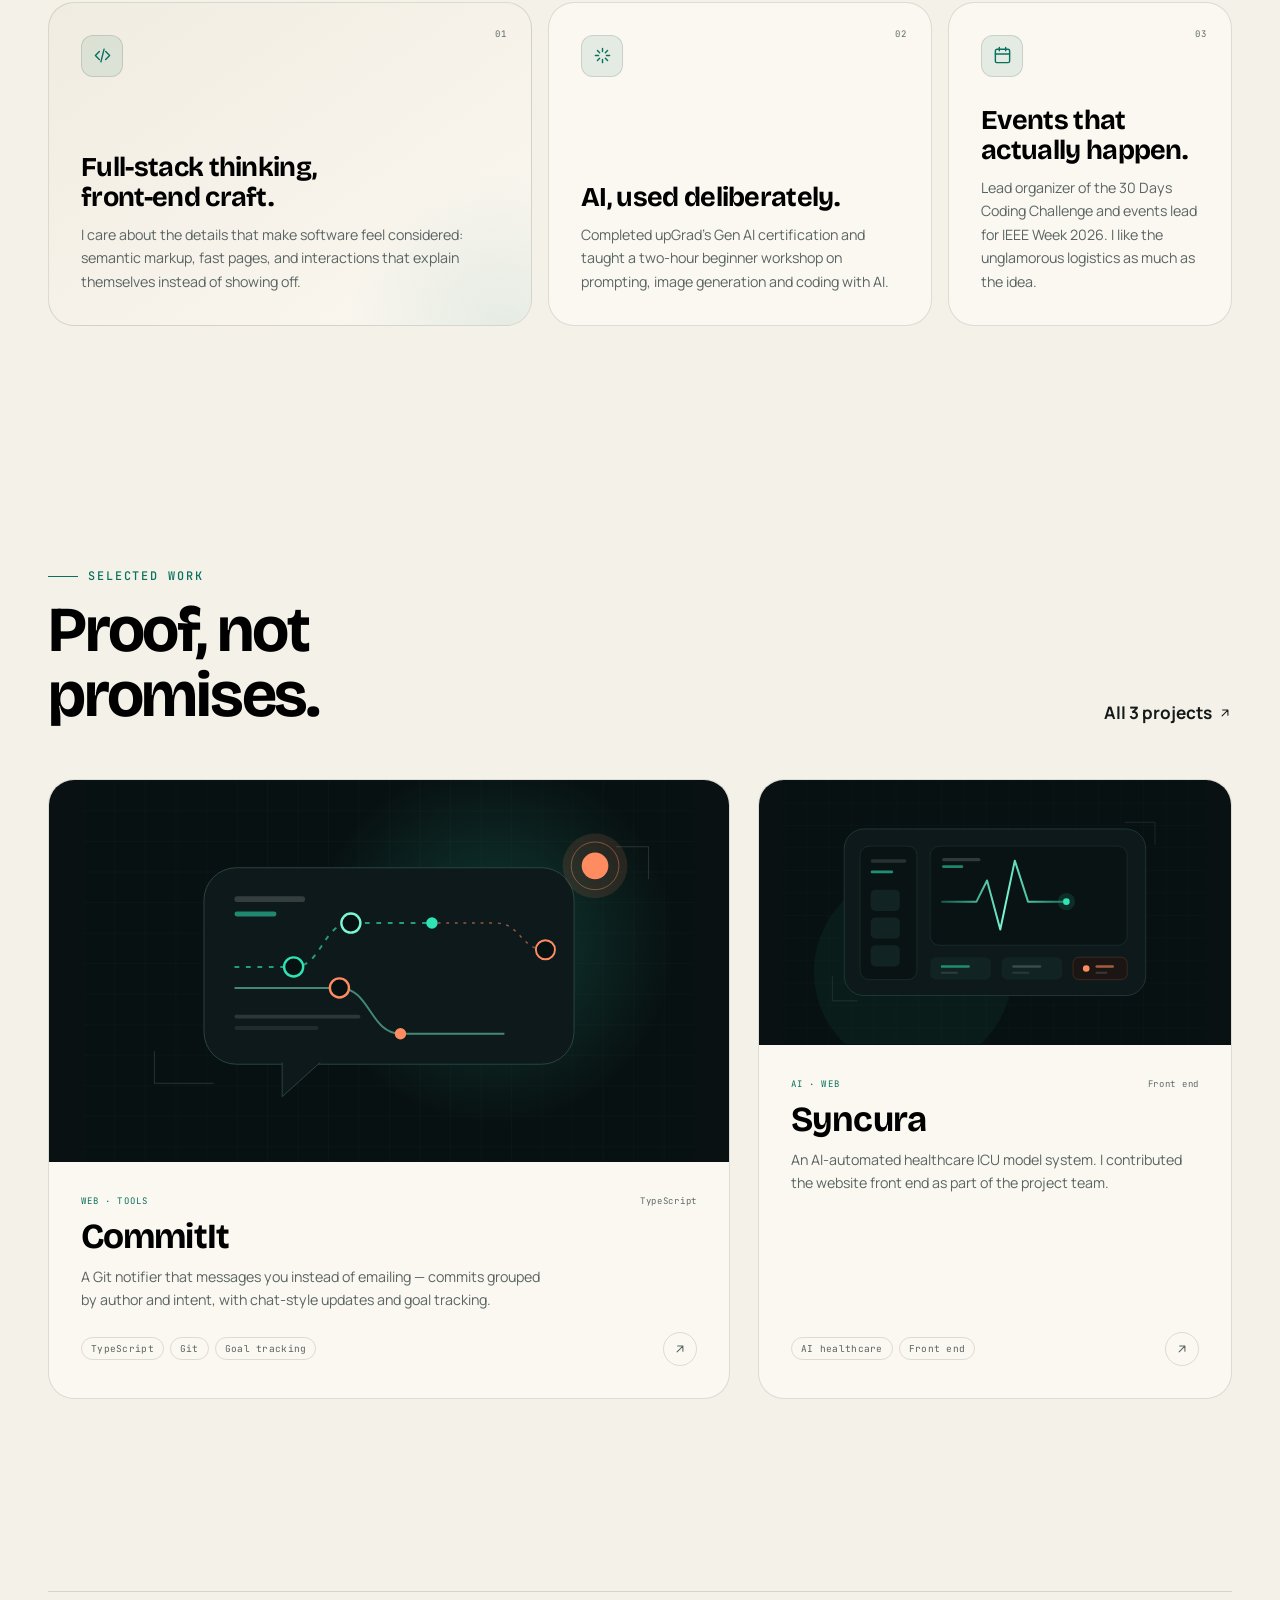
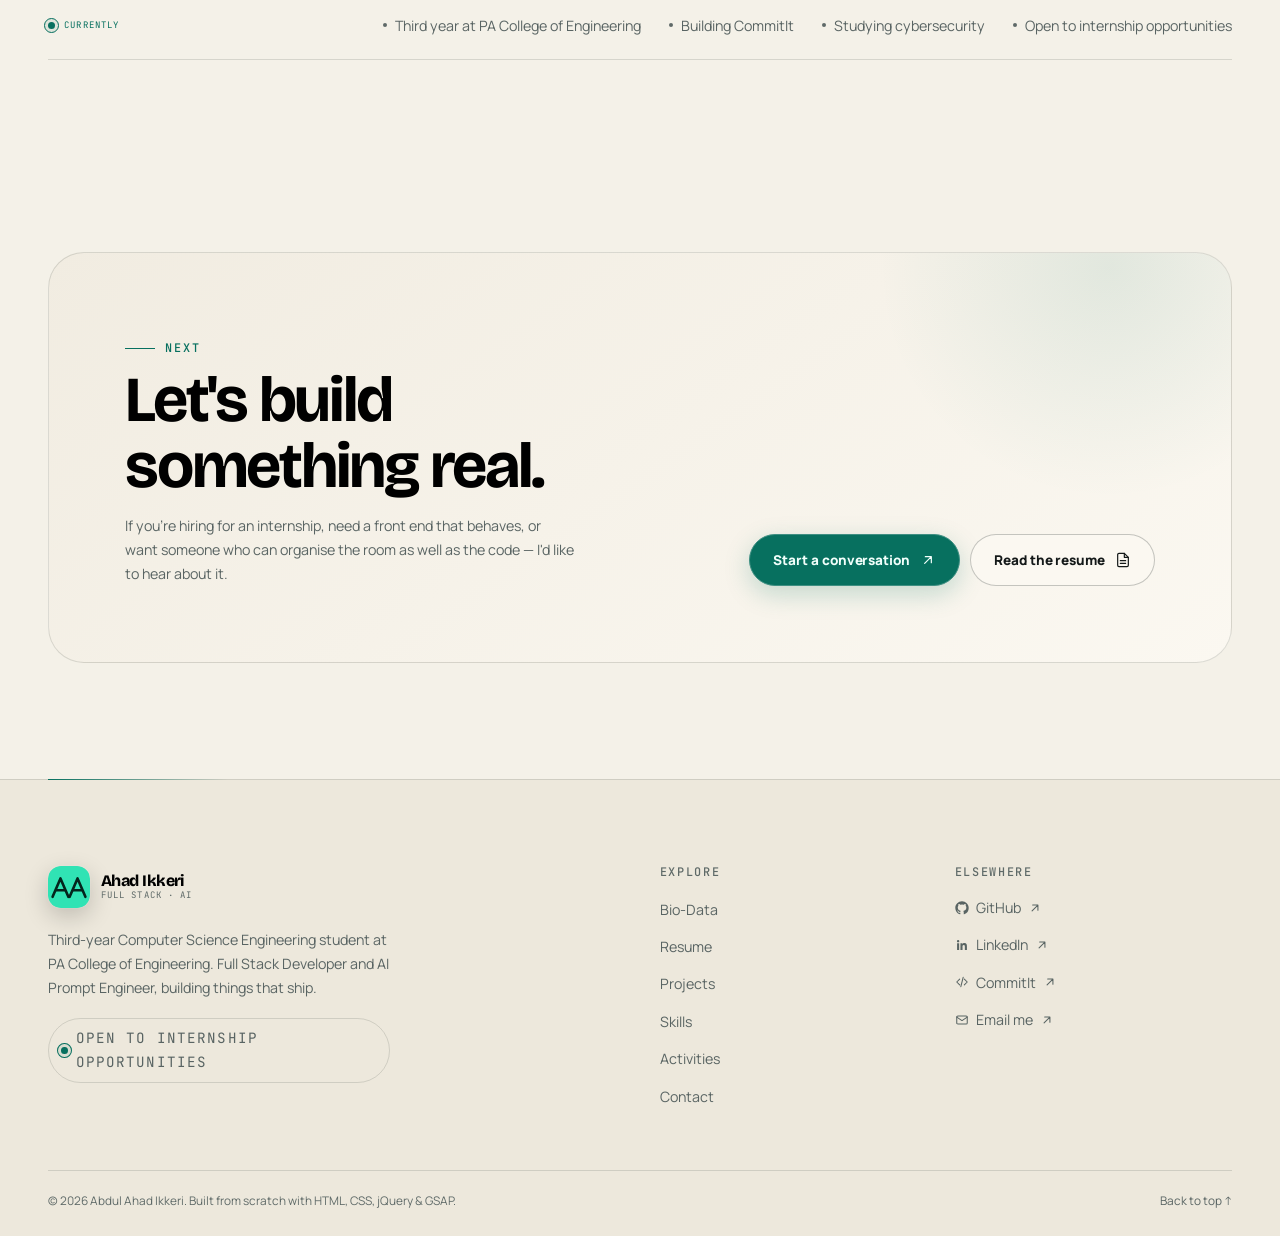
==== commit df65d0cf: "Fix preloader: full intro on direct load and refresh, logo-only on internal links" ====
--- a/index.html
+++ b/index.html
@@ -43,12 +43,13 @@
     (function () {
       document.documentElement.classList.add("js");
 
-      /* Full “name + logo” preloader only on the first entry in this tab.
-         Later page switches show the logo-only version. */
+      /* A direct open or refresh gets the full name + logo intro. The
+         one-shot flag is only written when an internal page link is clicked,
+         so internal navigation gets the logo-only version. */
       try {
-        if (!sessionStorage.getItem("aai-entered")) {
-          document.documentElement.classList.add("is-first-visit");
-          sessionStorage.setItem("aai-entered", "1");
+        if (sessionStorage.getItem("aai-internal-nav") === "1") {
+          document.documentElement.classList.add("is-internal-nav");
+          sessionStorage.removeItem("aai-internal-nav");
         }
       } catch (error) { /* file:// or private mode */ }
 
--- a/css/components.css
+++ b/css/components.css
@@ -1926,10 +1926,10 @@
   animation: loader-bar 0.9s var(--ease-out) 0.1s forwards;
 }
 
-/* Internal page changes show only the monogram; the full wordmark is reserved
-   for the initial entry into the site in this tab. */
-html:not(.is-first-visit) .preloader__word,
-html:not(.is-first-visit) .preloader__bar {
+/* Internal page changes show only the monogram; every direct open or refresh
+   gets the full wordmark. */
+html.is-internal-nav .preloader__word,
+html.is-internal-nav .preloader__bar {
   display: none;
 }
 
@@ -1951,17 +1951,11 @@
   visibility: visible;
 }
 
+/* The curtain is intentionally logo-free: the destination page's preloader
+   shows the single logo during an internal switch. This prevents the logo
+   from appearing twice (once in the curtain, once on the new page). */
 .page-transition__mark {
-  width: 42px;
-  height: 42px;
-  opacity: 0;
-  transform: scale(0.85);
-  transition: opacity 0.2s ease, transform 0.3s var(--ease-out);
-}
-
-.page-transition.is-leaving .page-transition__mark {
-  opacity: 1;
-  transform: scale(1);
+  display: none;
 }
 
 /* ---- Empty states / misc ------------------------------------------------- */
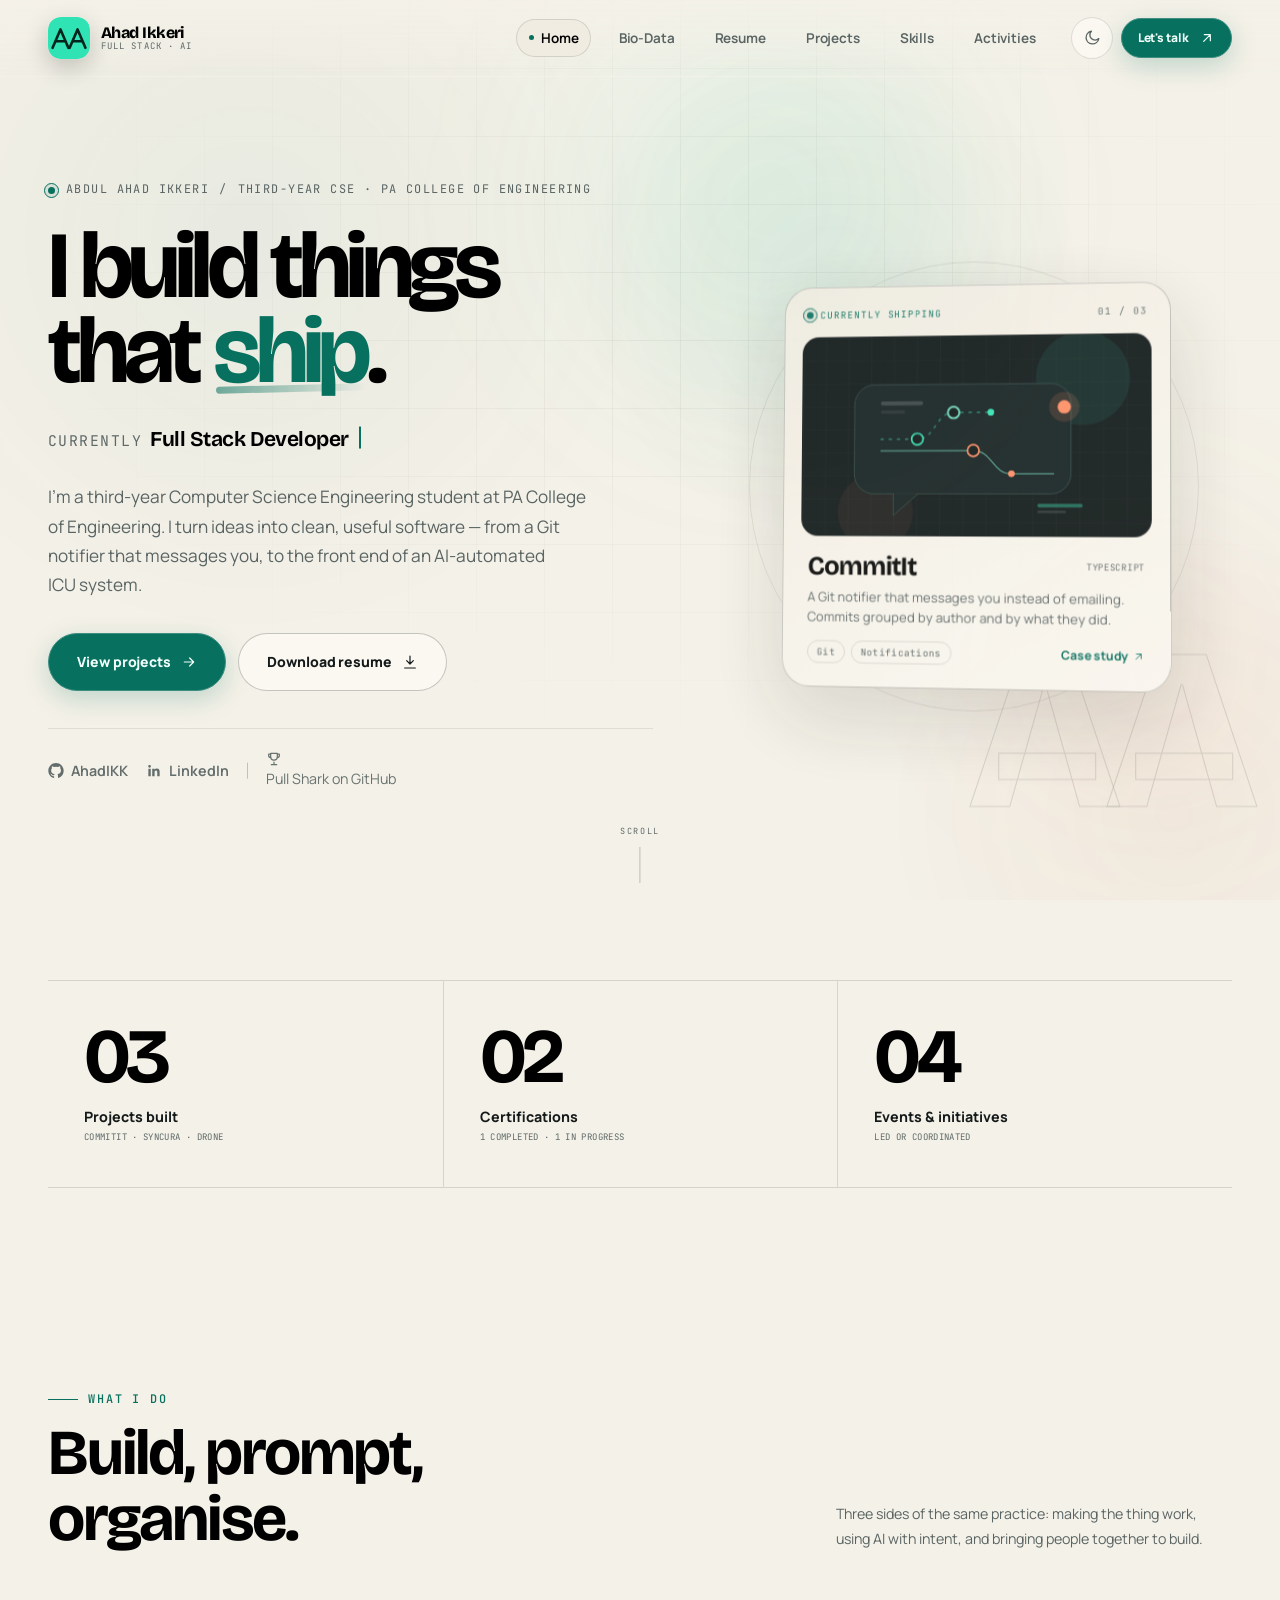
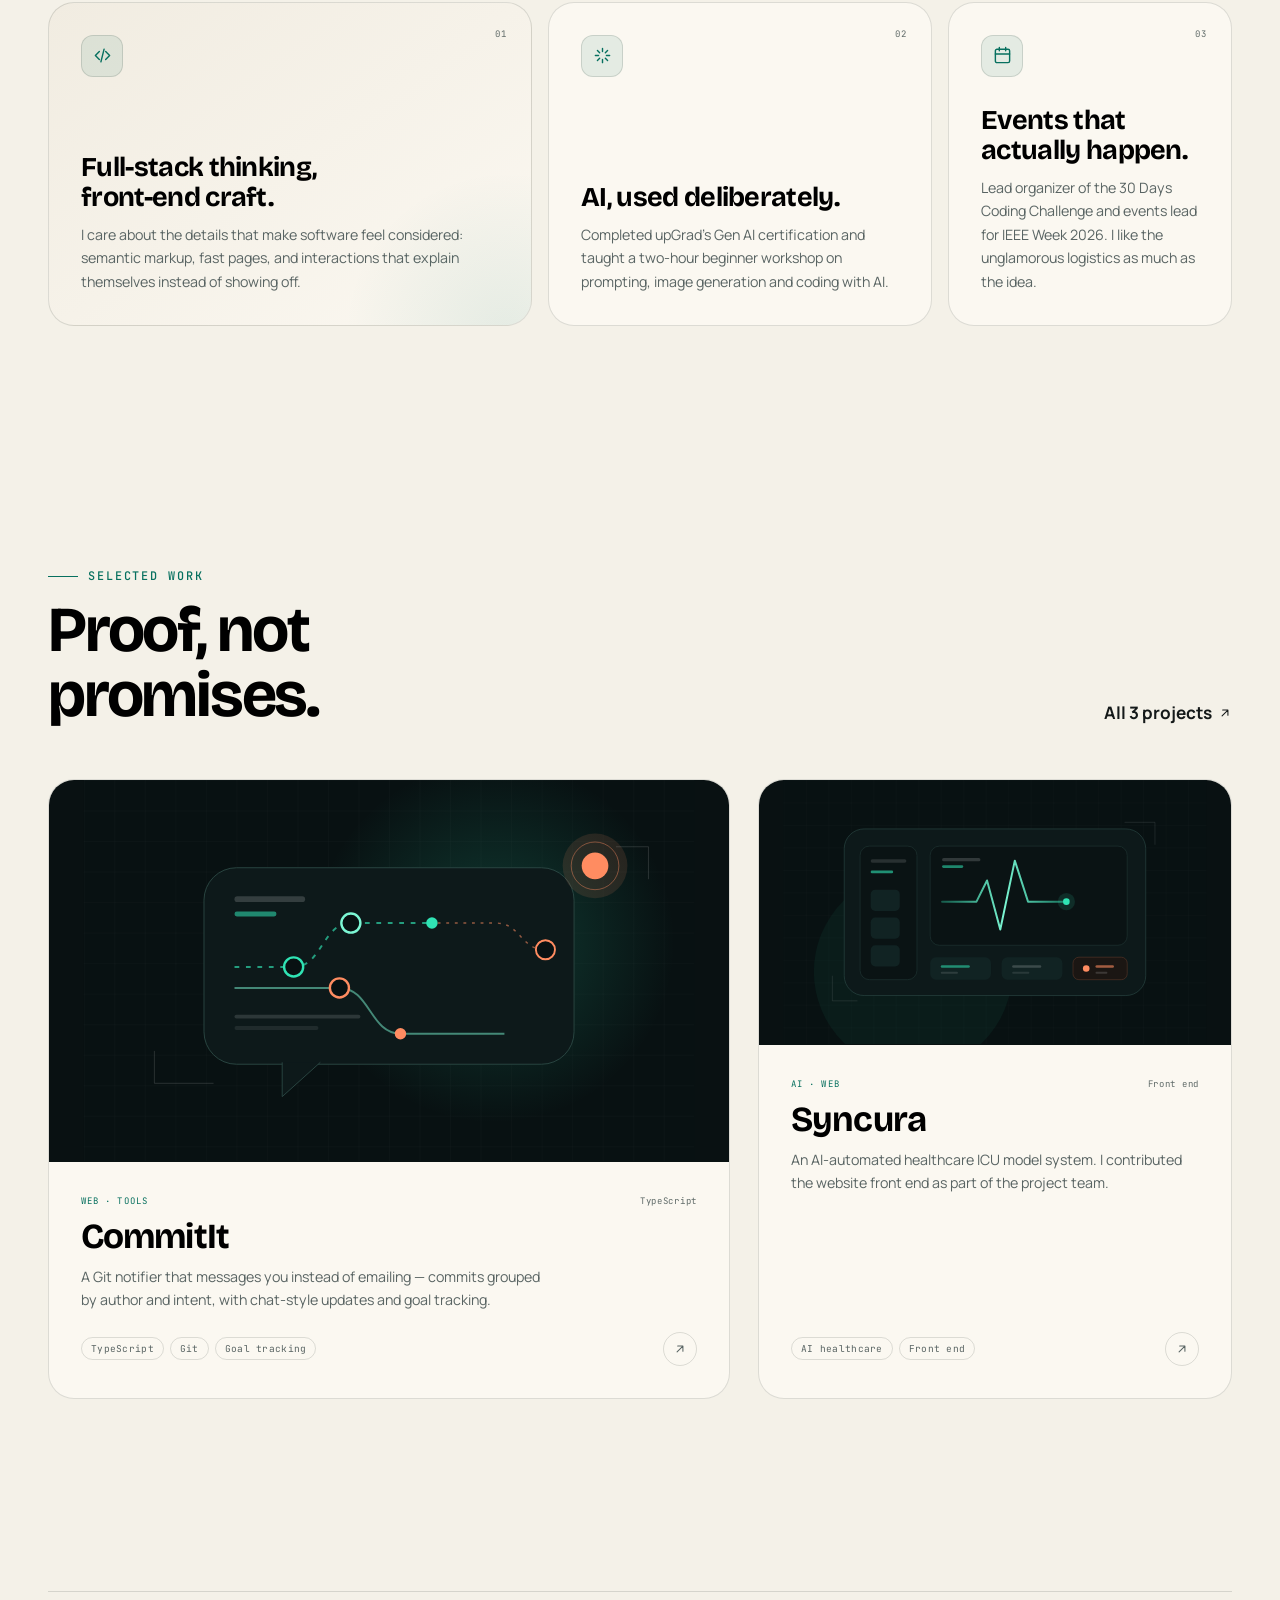
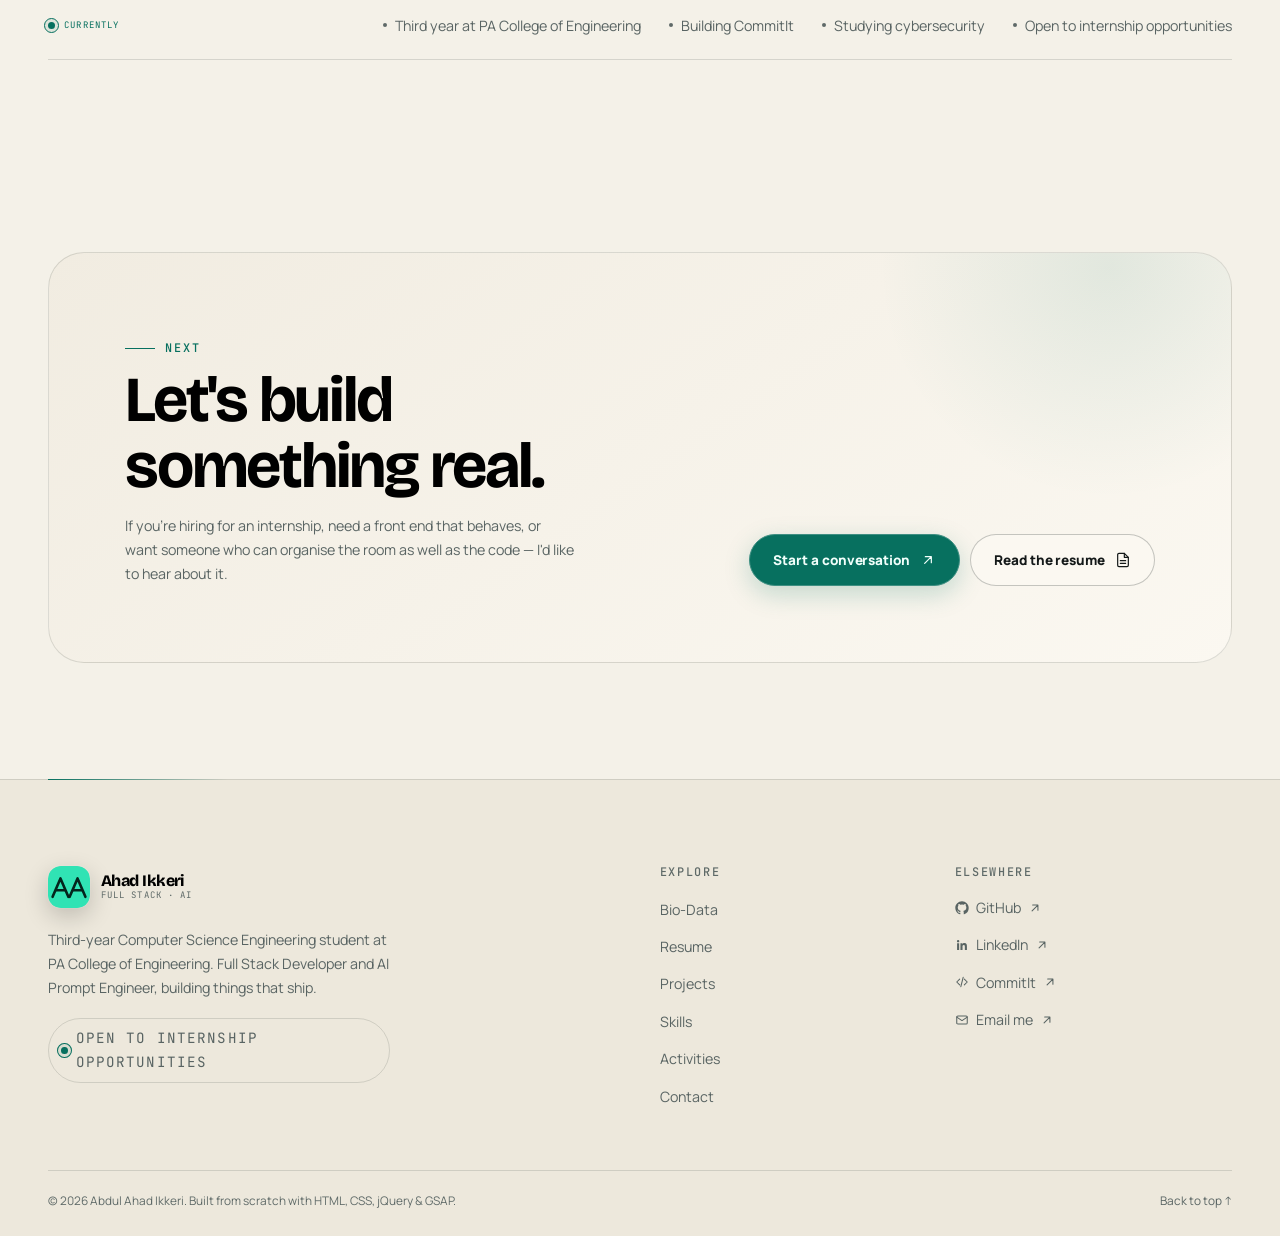
==== commit f0916fd4: "Add interactive ambient background and pill cursor on header nav" ====
--- a/index.html
+++ b/index.html
@@ -99,6 +99,12 @@
 <body data-page="home">
   <a class="skip-link" href="#main">Skip to content</a>
 
+  <div class="ambient" aria-hidden="true">
+    <span class="ambient__orb ambient__orb--teal"></span>
+    <span class="ambient__orb ambient__orb--ember"></span>
+    <span class="ambient__spot"></span>
+  </div>
+
   <div class="preloader" aria-hidden="true">
     <div class="preloader__inner">
       <svg class="preloader__mark" viewBox="0 0 64 64" aria-hidden="true" focusable="false">
@@ -125,6 +131,7 @@
 
   <div class="cursor cursor-dot" aria-hidden="true"></div>
   <div class="cursor cursor-ring" aria-hidden="true"></div>
+  <div class="cursor-pill" aria-hidden="true"></div>
   <div class="scroll-progress" aria-hidden="true"><span id="scroll-progress-bar"></span></div>
 
   <header class="site-header" id="site-header">
--- a/css/layout.css
+++ b/css/layout.css
@@ -336,6 +336,67 @@
   gap: 8px;
 }
 
+/* ---- Ambient background -------------------------------------------------- */
+.ambient {
+  position: fixed;
+  inset: 0;
+  z-index: 0;
+  overflow: hidden;
+  pointer-events: none;
+}
+
+.ambient__orb,
+.ambient__spot {
+  position: absolute;
+  border-radius: 50%;
+  pointer-events: none;
+  will-change: transform;
+}
+
+.ambient__orb {
+  opacity: 0.58;
+}
+
+.ambient__orb--teal {
+  top: -24vh;
+  left: -16vw;
+  width: min(70vw, 920px);
+  aspect-ratio: 1;
+  background: radial-gradient(circle, var(--accent-soft), transparent 65%);
+}
+
+.ambient__orb--ember {
+  right: -18vw;
+  bottom: -28vh;
+  width: min(52vw, 720px);
+  aspect-ratio: 1;
+  background: radial-gradient(circle, var(--ember-soft), transparent 66%);
+  opacity: 0.46;
+}
+
+.ambient__spot {
+  top: 0;
+  left: 0;
+  width: min(46vw, 620px);
+  aspect-ratio: 1;
+  background: radial-gradient(circle, var(--accent-soft), transparent 63%);
+  opacity: 0;
+  transition: opacity 0.8s ease;
+}
+
+.ambient.is-live .ambient__spot {
+  opacity: 0.68;
+}
+
+main {
+  position: relative;
+  z-index: 1;
+}
+
+.site-footer {
+  z-index: 1;
+}
+
 /* ---- Page hero ----------------------------------------------------------- */
 .page-hero {
   position: relative;
@@ -1061,6 +1122,14 @@
     --gutter: clamp(18px, 5vw, 30px);
   }
 
+  .ambient__orb {
+    opacity: 0.38;
+  }
+
+  .ambient__spot {
+    display: none;
+  }
+
   .brand-mark {
     width: 38px;
     height: 38px;
--- a/css/components.css
+++ b/css/components.css
@@ -1863,6 +1863,27 @@
   background: var(--accent-soft);
 }
 
+/* On the primary nav the cursor itself becomes a pill outline that matches
+   the hovered label. It is layered over the nav glider, so the text stays
+   fully readable and the shape change feels magnetic. */
+.cursor-pill {
+  position: fixed;
+  top: 0;
+  left: 0;
+  z-index: 9995;
+  border: 1px solid var(--accent);
+  border-radius: var(--radius-pill);
+  opacity: 0;
+  pointer-events: none;
+  box-shadow: 0 0 20px var(--accent-soft);
+  transition: opacity 0.16s ease, left 0.32s var(--ease-out), top 0.32s var(--ease-out),
+    width 0.28s var(--ease-out), height 0.28s var(--ease-out);
+}
+
+.cursor-pill.is-visible {
+  opacity: 1;
+}
+
 /* ---- Preloader & page transition ---------------------------------------- */
 .preloader {
   position: fixed;
--- a/css/animations.css
+++ b/css/animations.css
@@ -198,8 +198,13 @@
   .preloader,
   .page-transition,
   .cursor,
+  .cursor-pill,
   .scroll-progress,
   .to-top {
+    display: none !important;
+  }
+
+  .ambient__spot {
     display: none !important;
   }
 
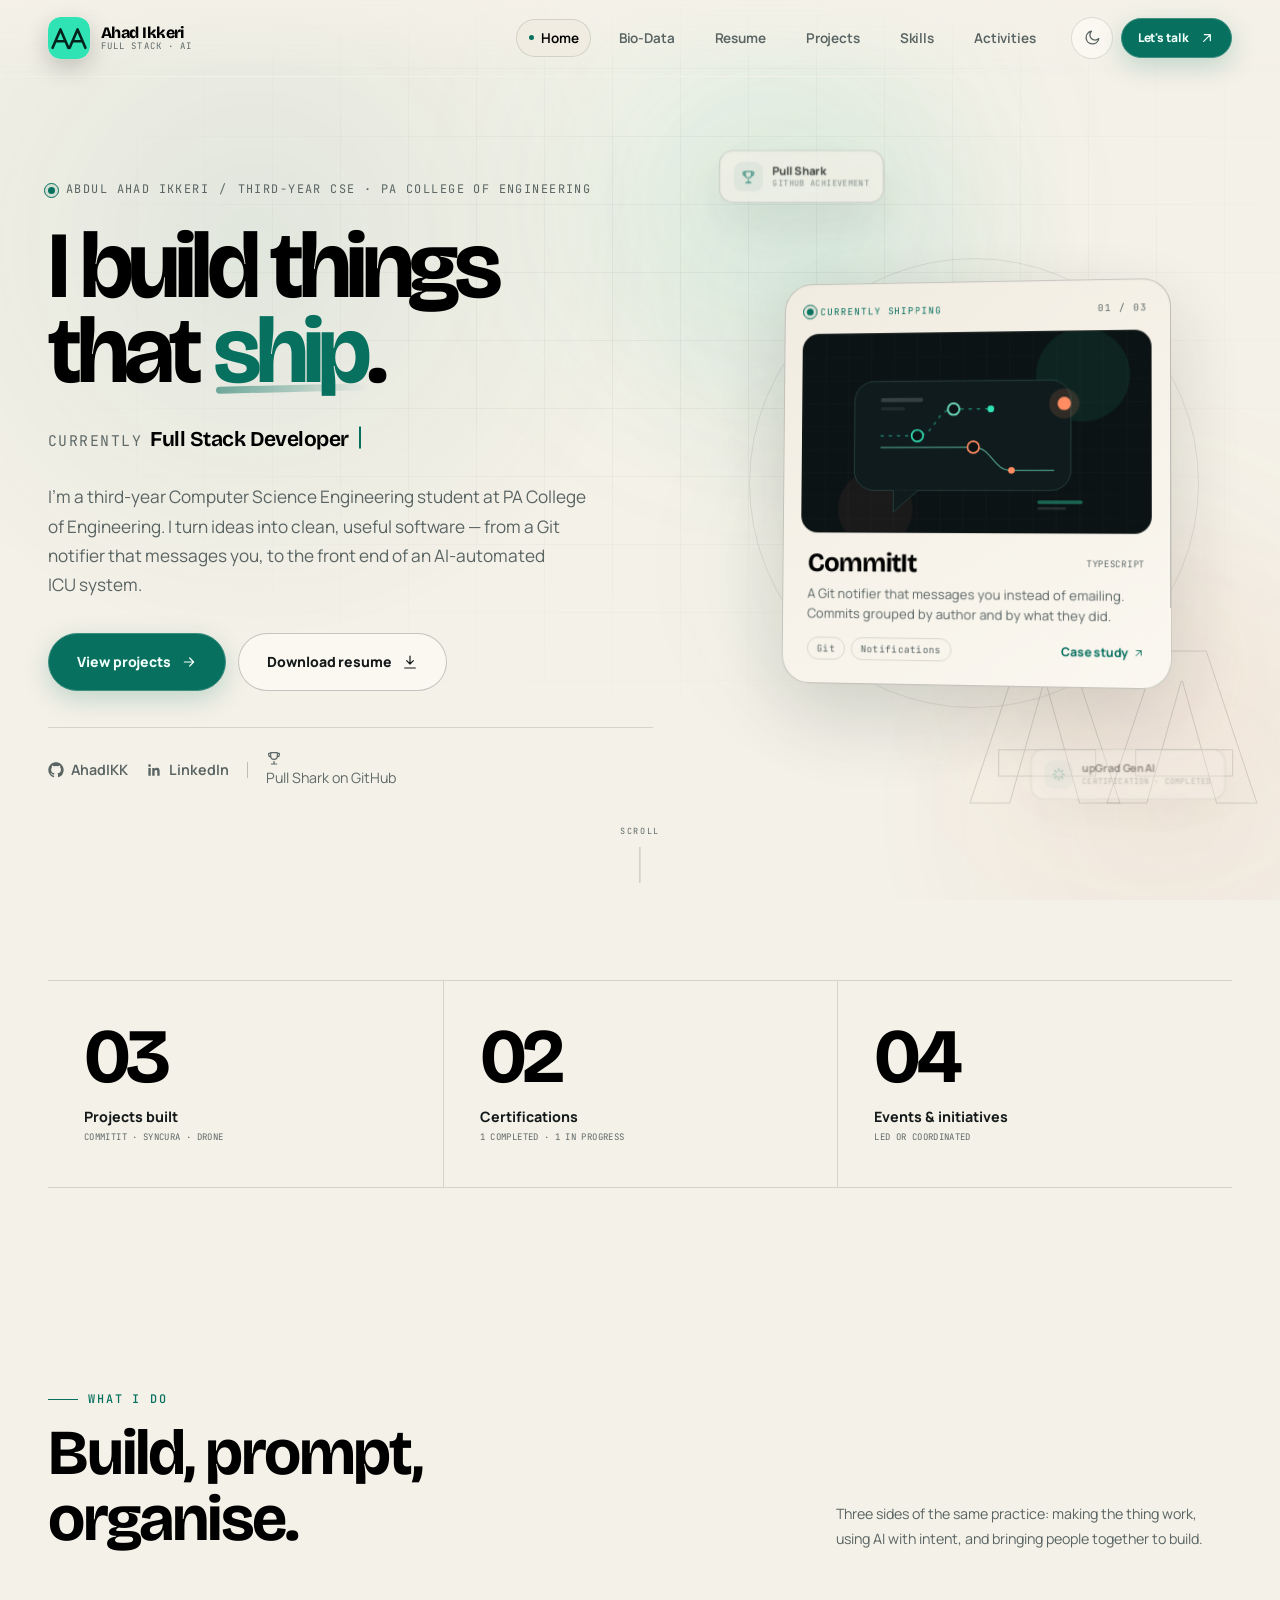
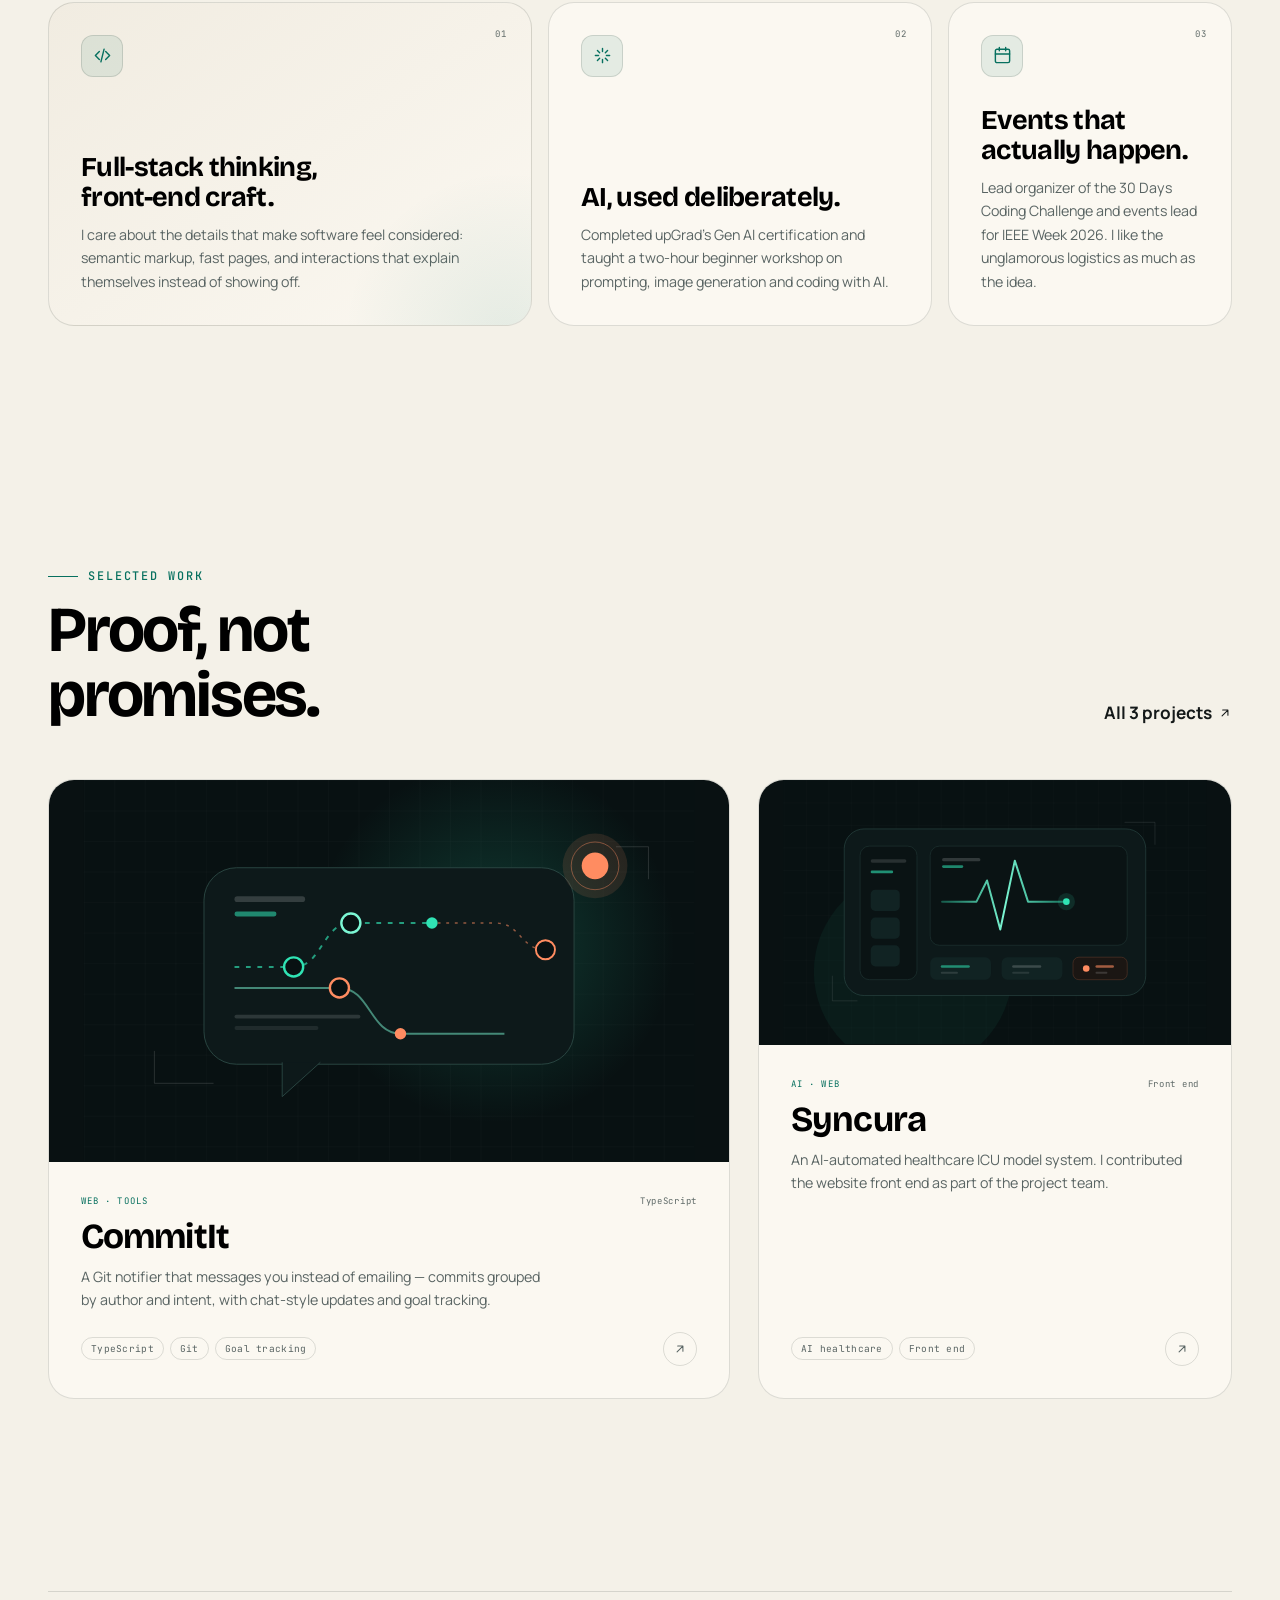
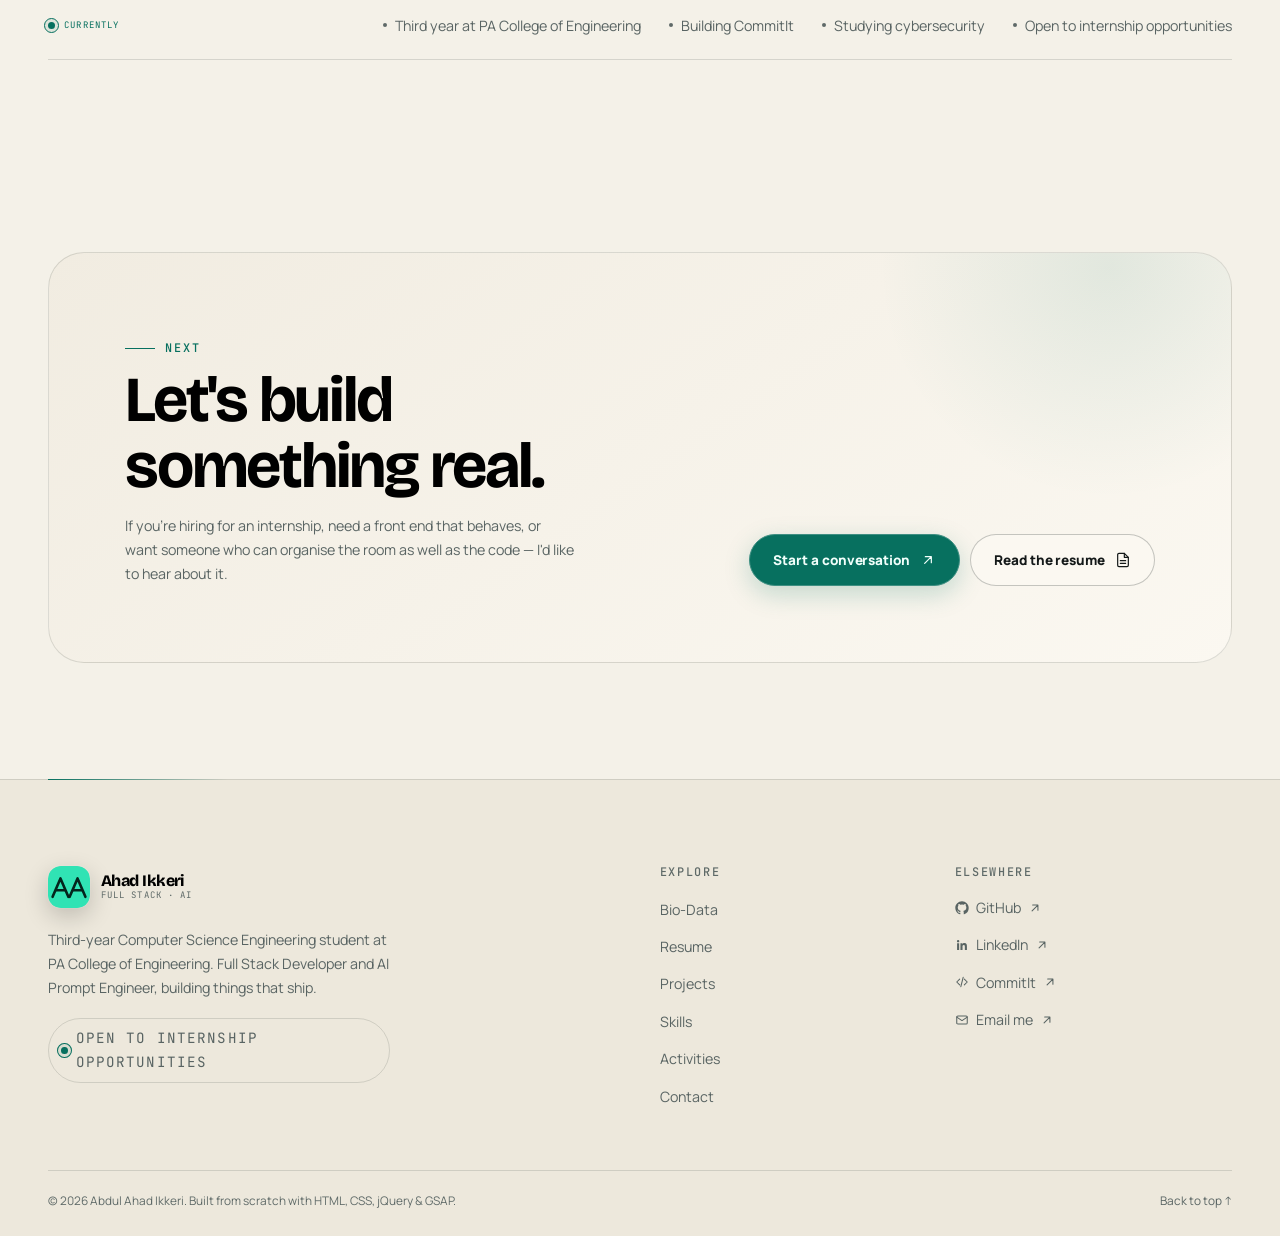
==== commit bd4c9002: "Morph cursor into pill on nav; animated ambient gradients" ====
--- a/index.html
+++ b/index.html
@@ -102,6 +102,7 @@
   <div class="ambient" aria-hidden="true">
     <span class="ambient__orb ambient__orb--teal"></span>
     <span class="ambient__orb ambient__orb--ember"></span>
+    <span class="ambient__orb ambient__orb--mint"></span>
     <span class="ambient__spot"></span>
   </div>
 
@@ -131,7 +132,6 @@
 
   <div class="cursor cursor-dot" aria-hidden="true"></div>
   <div class="cursor cursor-ring" aria-hidden="true"></div>
-  <div class="cursor-pill" aria-hidden="true"></div>
   <div class="scroll-progress" aria-hidden="true"><span id="scroll-progress-bar"></span></div>
 
   <header class="site-header" id="site-header">
--- a/css/tokens.css
+++ b/css/tokens.css
@@ -83,6 +83,9 @@
   --ember: #ff8c61;
   --ember-soft: rgba(255, 140, 97, 0.13);
   --ember-line: rgba(255, 140, 97, 0.32);
+  --ambient-teal: rgba(48, 227, 180, 0.17);
+  --ambient-ember: rgba(255, 140, 97, 0.11);
+  --ambient-mint: rgba(124, 247, 212, 0.1);
   --glass: rgba(11, 14, 16, 0.68);
   --glass-strong: rgba(11, 14, 16, 0.88);
   --shadow-card: 0 20px 60px rgba(0, 0, 0, 0.34);
@@ -119,6 +122,9 @@
   --ember: #b94a24;
   --ember-soft: rgba(185, 74, 36, 0.09);
   --ember-line: rgba(185, 74, 36, 0.28);
+  --ambient-teal: rgba(7, 112, 95, 0.11);
+  --ambient-ember: rgba(185, 74, 36, 0.08);
+  --ambient-mint: rgba(10, 146, 121, 0.08);
   --glass: rgba(244, 241, 232, 0.78);
   --glass-strong: rgba(244, 241, 232, 0.94);
   --shadow-card: 0 20px 55px rgba(53, 56, 47, 0.12);
--- a/css/layout.css
+++ b/css/layout.css
@@ -354,7 +354,8 @@
 }
 
 .ambient__orb {
-  opacity: 0.58;
+  opacity: 0.7;
+  transform-origin: center;
 }
 
 .ambient__orb--teal {
@@ -362,7 +363,8 @@
   left: -16vw;
   width: min(70vw, 920px);
   aspect-ratio: 1;
-  background: radial-gradient(circle, var(--accent-soft), transparent 65%);
+  background: radial-gradient(circle, var(--ambient-teal), transparent 65%);
+  animation: ambient-breathe-a 20s ease-in-out infinite alternate;
 }
 
 .ambient__orb--ember {
@@ -370,8 +372,19 @@
   bottom: -28vh;
   width: min(52vw, 720px);
   aspect-ratio: 1;
-  background: radial-gradient(circle, var(--ember-soft), transparent 66%);
-  opacity: 0.46;
+  background: radial-gradient(circle, var(--ambient-ember), transparent 66%);
+  opacity: 0.6;
+  animation: ambient-breathe-b 25s ease-in-out infinite alternate;
+}
+
+.ambient__orb--mint {
+  top: 34vh;
+  right: 12vw;
+  width: min(40vw, 560px);
+  aspect-ratio: 1;
+  background: radial-gradient(circle, var(--ambient-mint), transparent 66%);
+  opacity: 0.52;
+  animation: ambient-breathe-c 30s ease-in-out infinite alternate;
 }
 
 .ambient__spot {
@@ -379,13 +392,13 @@
   left: 0;
   width: min(46vw, 620px);
   aspect-ratio: 1;
-  background: radial-gradient(circle, var(--accent-soft), transparent 63%);
+  background: radial-gradient(circle, var(--ambient-teal), transparent 63%);
   opacity: 0;
   transition: opacity 0.8s ease;
 }
 
 .ambient.is-live .ambient__spot {
-  opacity: 0.68;
+  opacity: 0.62;
 }
 
 main {
--- a/css/components.css
+++ b/css/components.css
@@ -1839,7 +1839,9 @@
   width: 32px;
   height: 32px;
   border: 1px solid var(--accent-line);
-  transition: width 0.2s ease, height 0.2s ease, border-color 0.2s ease, background-color 0.2s ease;
+  border-radius: 50%;
+  transition: width 0.24s var(--ease-out), height 0.24s var(--ease-out),
+    border-radius 0.24s var(--ease-out), border-color 0.2s ease, background-color 0.2s ease;
 }
 
 body.has-cursor,
@@ -1863,25 +1865,14 @@
   background: var(--accent-soft);
 }
 
-/* On the primary nav the cursor itself becomes a pill outline that matches
-   the hovered label. It is layered over the nav glider, so the text stays
-   fully readable and the shape change feels magnetic. */
-.cursor-pill {
-  position: fixed;
-  top: 0;
-  left: 0;
-  z-index: 9995;
-  border: 1px solid var(--accent);
+/* On the primary nav, the actual cursor ring morphs into a compact pill.
+   The dot stays visible, so the cursor never disappears. */
+.cursor-ring.is-nav-pill {
+  width: 58px;
+  height: 30px;
   border-radius: var(--radius-pill);
-  opacity: 0;
-  pointer-events: none;
-  box-shadow: 0 0 20px var(--accent-soft);
-  transition: opacity 0.16s ease, left 0.32s var(--ease-out), top 0.32s var(--ease-out),
-    width 0.28s var(--ease-out), height 0.28s var(--ease-out);
-}
-
-.cursor-pill.is-visible {
-  opacity: 1;
+  border-color: var(--accent-line);
+  background: transparent;
 }
 
 /* ---- Preloader & page transition ---------------------------------------- */
--- a/css/animations.css
+++ b/css/animations.css
@@ -85,6 +85,33 @@
   }
   50% {
     transform: translateY(-9px) rotate(-0.8deg);
+  }
+}
+
+@keyframes ambient-breathe-a {
+  from {
+    scale: 1;
+  }
+  to {
+    scale: 1.16;
+  }
+}
+
+@keyframes ambient-breathe-b {
+  from {
+    scale: 1.04;
+  }
+  to {
+    scale: 0.93;
+  }
+}
+
+@keyframes ambient-breathe-c {
+  from {
+    scale: 0.94;
+  }
+  to {
+    scale: 1.13;
   }
 }
 
@@ -198,7 +225,6 @@
   .preloader,
   .page-transition,
   .cursor,
-  .cursor-pill,
   .scroll-progress,
   .to-top {
     display: none !important;
@@ -206,6 +232,10 @@
 
   .ambient__spot {
     display: none !important;
+  }
+
+  .ambient__orb {
+    animation: none !important;
   }
 
   .hero__aurora::before,
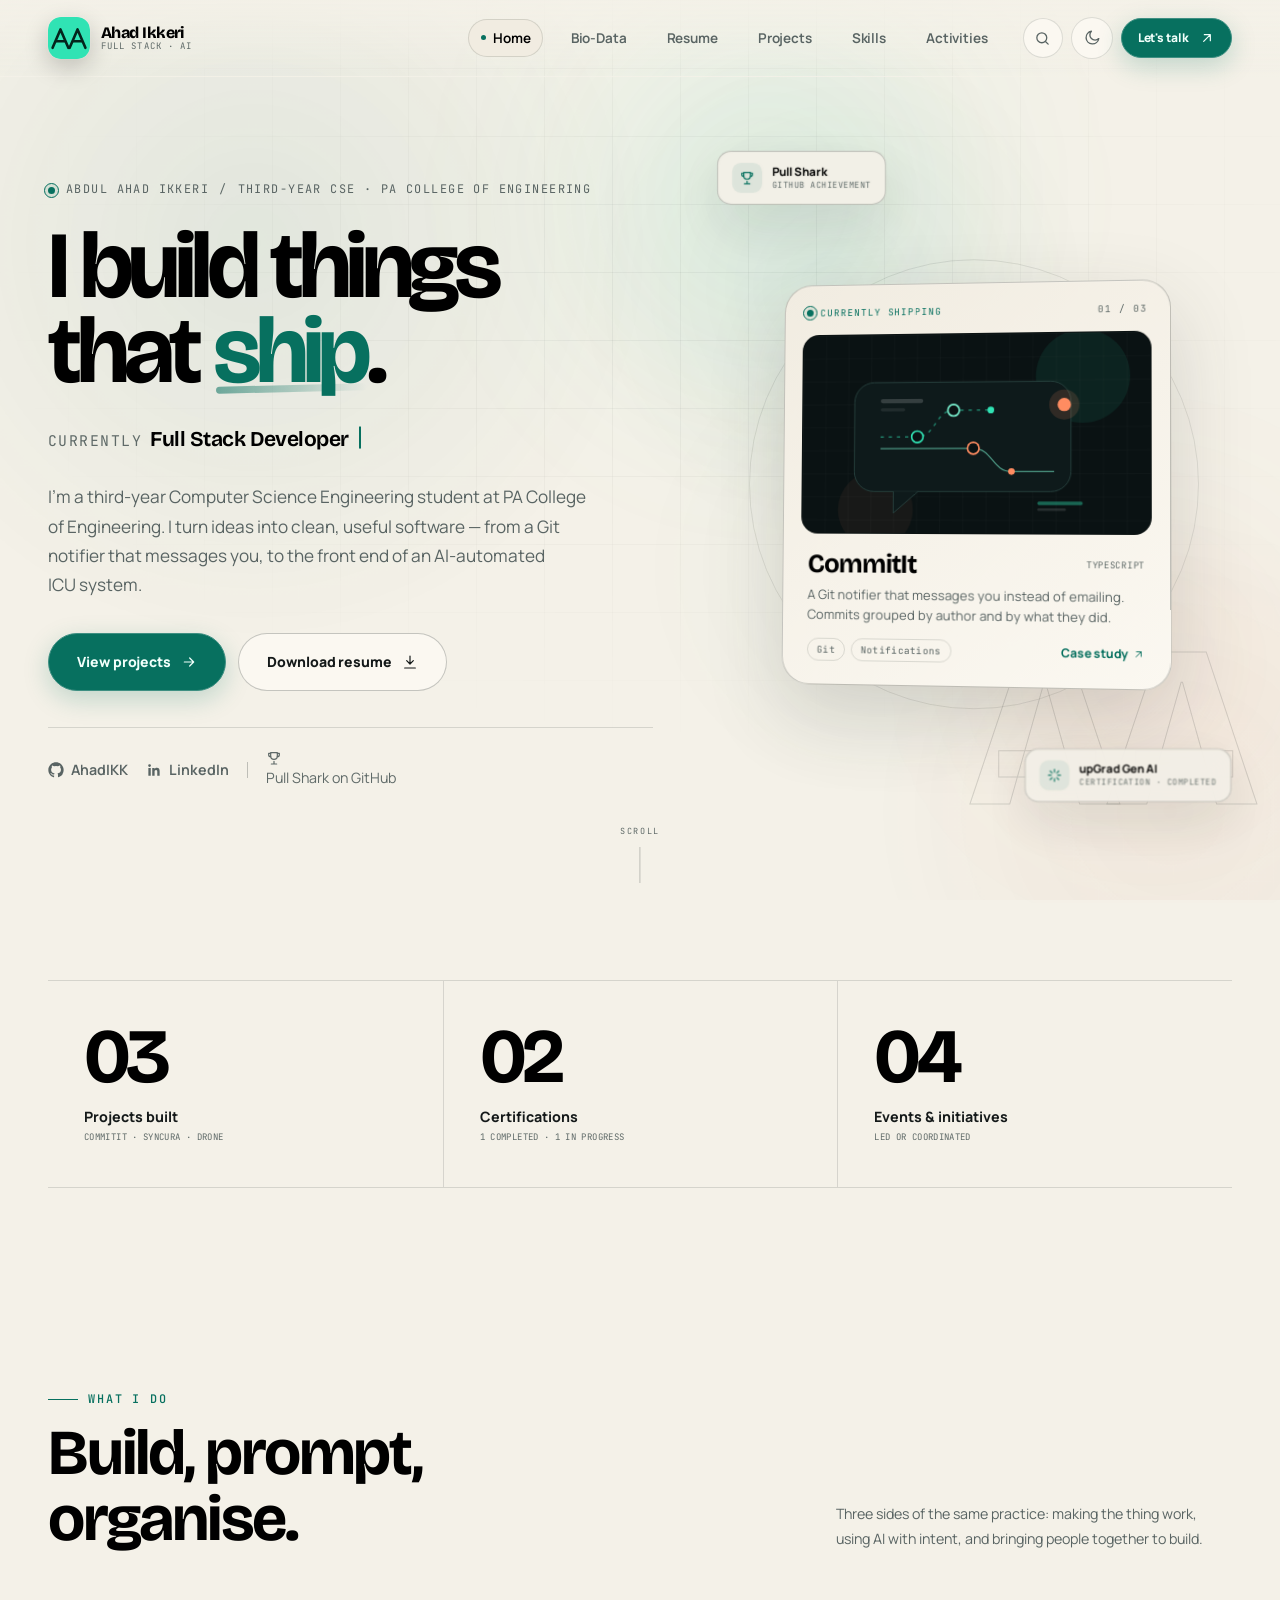
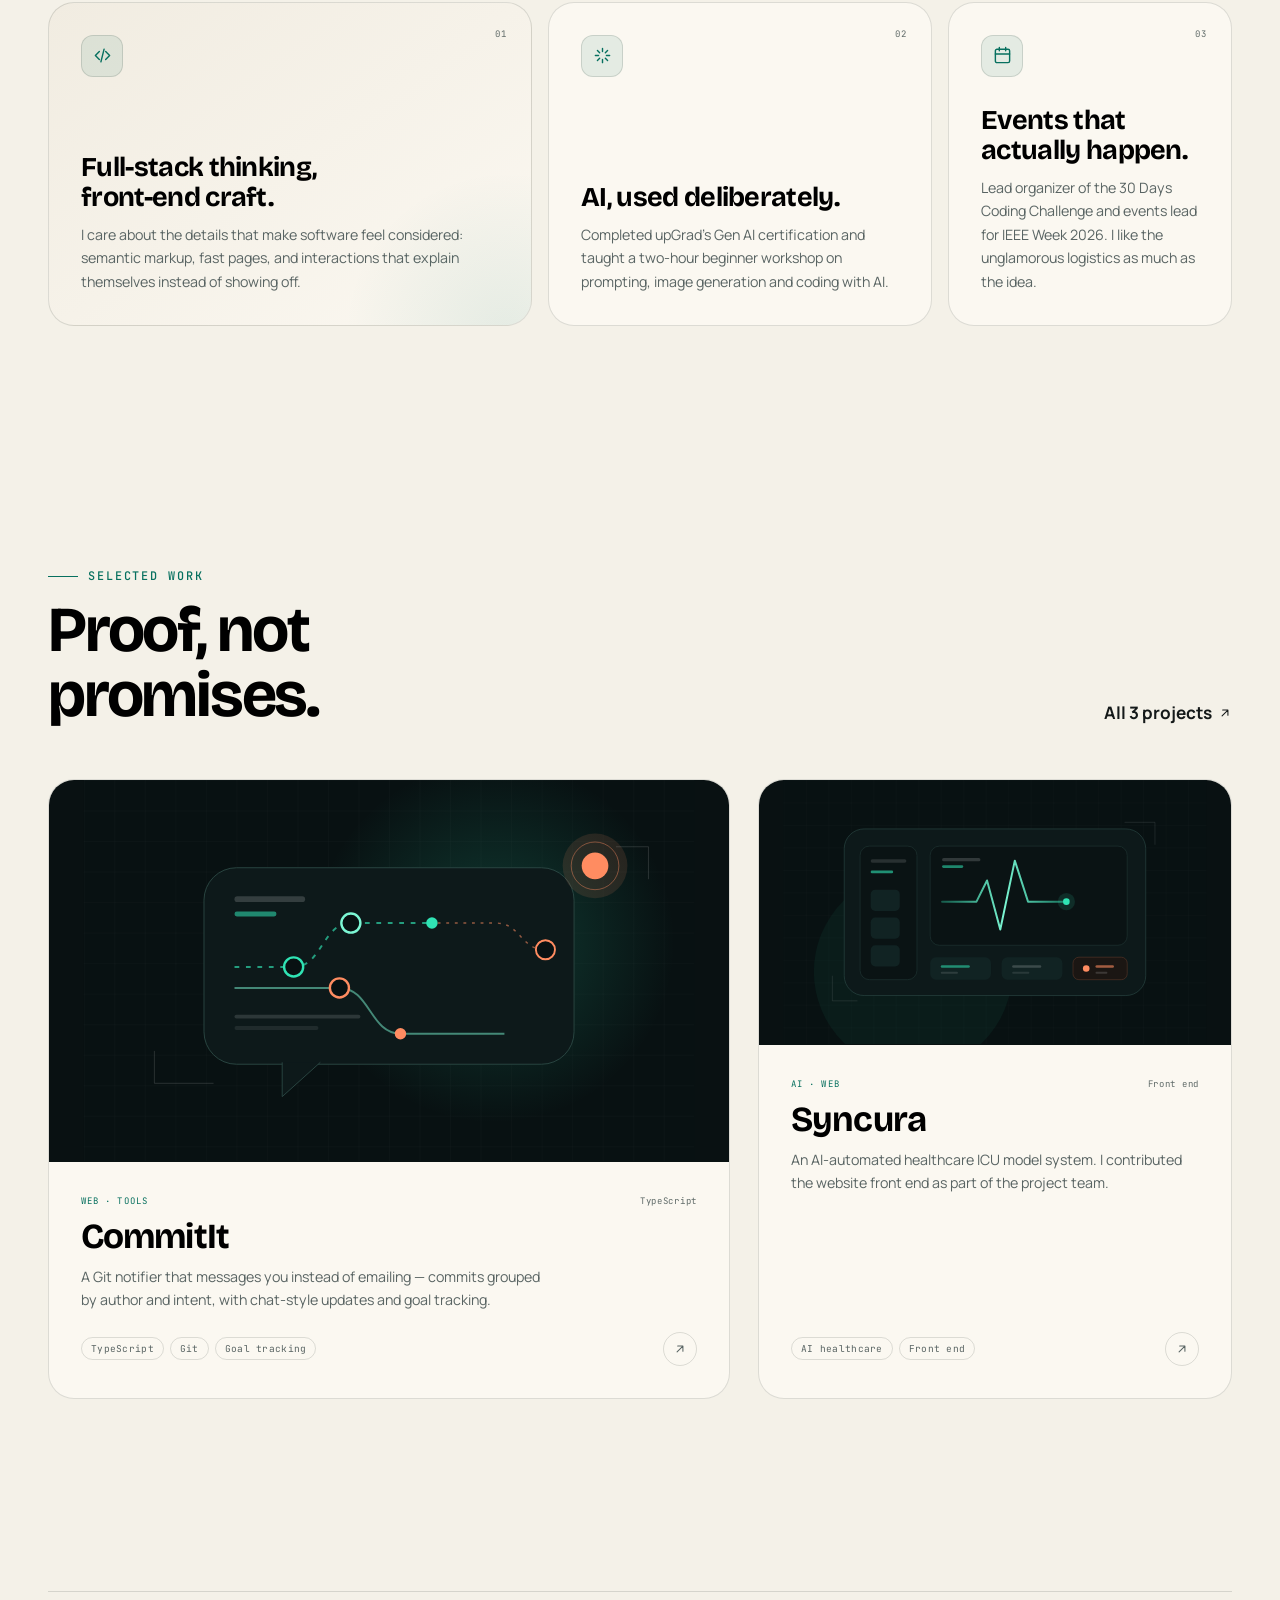
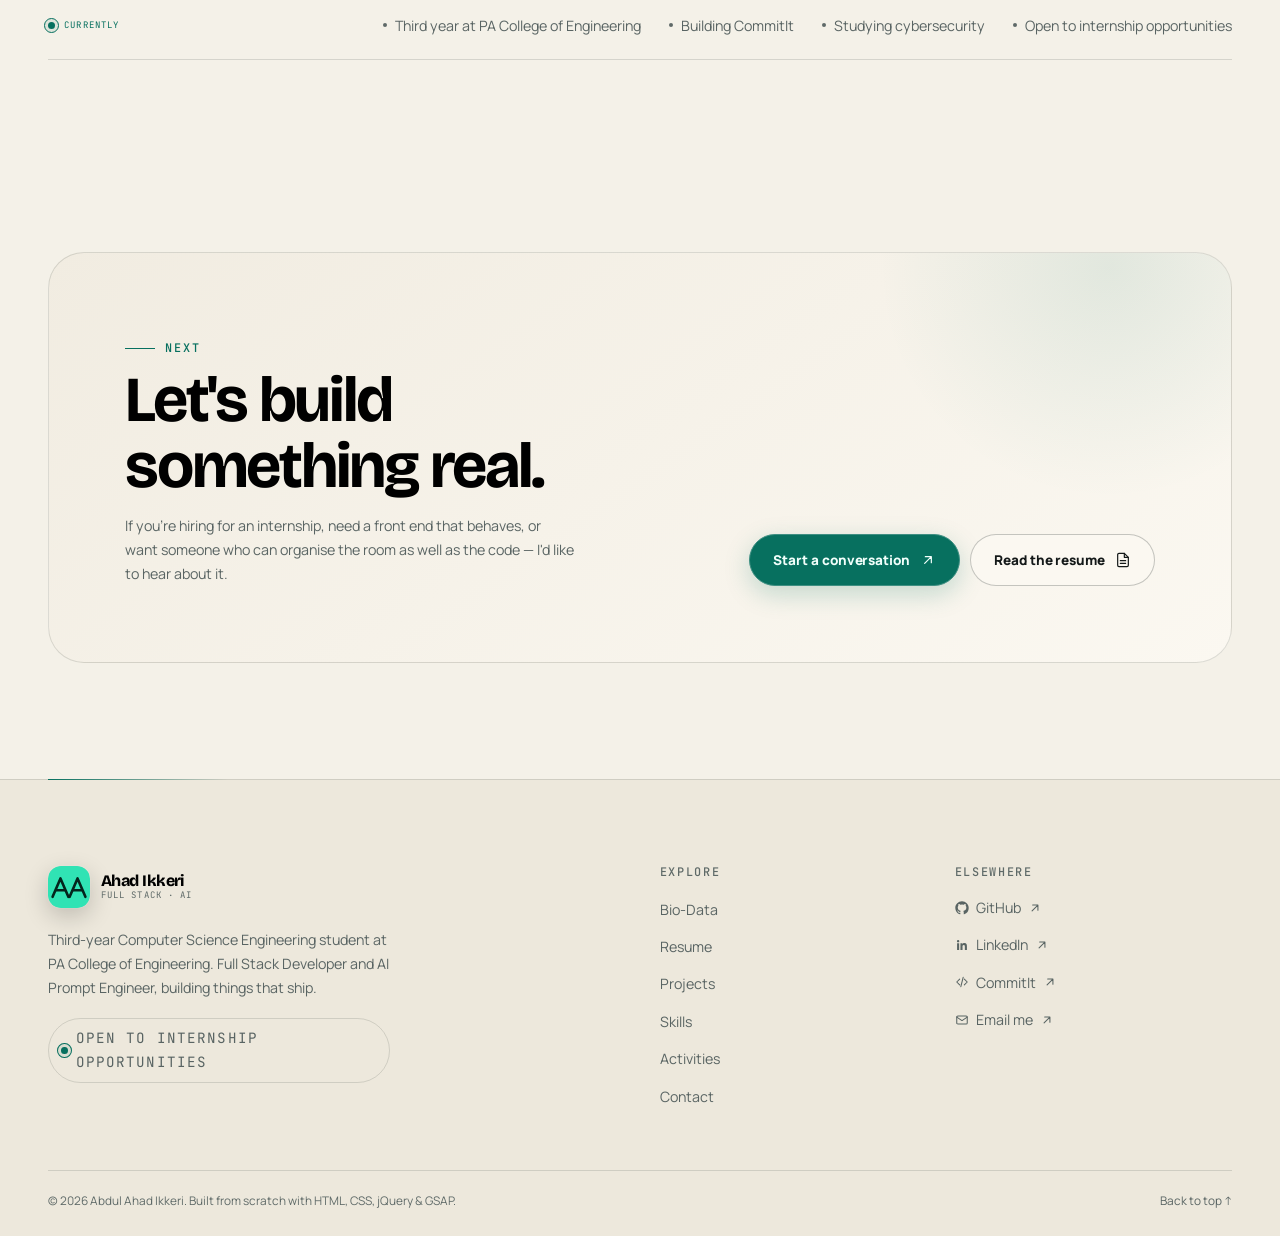
==== commit c6ba4285: "Add Ctrl K quick-jump command palette" ====
--- a/index.html
+++ b/index.html
@@ -162,6 +162,9 @@
       </nav>
 
       <div class="nav-actions">
+        <button class="icon-btn command-trigger" type="button" data-command-open aria-haspopup="dialog" aria-controls="command-palette" aria-keyshortcuts="Control+K Meta+K" aria-label="Quick jump (Ctrl K)" title="Quick jump (Ctrl K)">
+          <svg class="icon" viewBox="0 0 24 24" fill="none" stroke="currentColor" stroke-width="1.8" stroke-linecap="round" stroke-linejoin="round" aria-hidden="true" focusable="false"><circle cx="11" cy="11" r="7"/><path d="m20 20-3.5-3.5"/></svg>
+        </button>
         <button class="theme-toggle" type="button" data-theme-toggle aria-label="Switch to light theme">
           <svg class="icon icon-sun" viewBox="0 0 24 24" fill="none" stroke="currentColor" stroke-width="1.8" stroke-linecap="round" stroke-linejoin="round" aria-hidden="true" focusable="false"><circle cx="12" cy="12" r="4"/><path d="M12 2v2M12 20v2M4.93 4.93l1.42 1.42M17.66 17.66l1.41 1.41M2 12h2M20 12h2M4.93 19.07l1.42-1.42M17.66 6.34l1.41-1.41"/></svg>
           <svg class="icon icon-moon" viewBox="0 0 24 24" fill="none" stroke="currentColor" stroke-width="1.8" stroke-linecap="round" stroke-linejoin="round" aria-hidden="true" focusable="false"><path d="M21 12.8A8.5 8.5 0 1 1 11.2 3 6.6 6.6 0 0 0 21 12.8Z"/></svg>
@@ -199,6 +202,88 @@
       </div>
     </div>
   </div>
+
+  <dialog class="command-dialog" id="command-palette" aria-labelledby="command-title">
+    <div class="command-shell">
+      <div class="command-search">
+        <svg class="icon" viewBox="0 0 24 24" fill="none" stroke="currentColor" stroke-width="1.8" stroke-linecap="round" stroke-linejoin="round" aria-hidden="true" focusable="false"><circle cx="11" cy="11" r="7"/><path d="m20 20-3.5-3.5"/></svg>
+        <label class="sr-only" for="command-input">Search pages and actions</label>
+        <input id="command-input" type="text" placeholder="Quick jump to a page or action…" autocomplete="off" spellcheck="false" aria-controls="command-list">
+        <button class="command-close" type="button" data-command-close aria-label="Close quick jump"><svg class="icon" viewBox="0 0 24 24" fill="none" stroke="currentColor" stroke-width="1.8" stroke-linecap="round" stroke-linejoin="round" aria-hidden="true" focusable="false"><path d="M6 6l12 12M18 6 6 18"/></svg></button>
+      </div>
+      <h2 class="command-title" id="command-title">Quick jump</h2>
+      <div class="command-list" id="command-list">
+        
+      <a class="command-item" href="index.html" data-command data-keywords="home start overview index">
+        <span class="command-item__icon"><svg class="icon" viewBox="0 0 24 24" fill="none" stroke="currentColor" stroke-width="1.8" stroke-linecap="round" stroke-linejoin="round" aria-hidden="true" focusable="false"><path d="m3 11 9-8 9 8"/><path d="M5 10v10h14V10"/></svg></span>
+        <span class="command-item__copy"><strong>Home</strong><small>Overview and featured work</small></span>
+        <span class="command-item__type">Page</span>
+      </a>
+      <a class="command-item" href="about.html" data-command data-keywords="bio data about profile story education">
+        <span class="command-item__icon"><svg class="icon" viewBox="0 0 24 24" fill="none" stroke="currentColor" stroke-width="1.8" stroke-linecap="round" stroke-linejoin="round" aria-hidden="true" focusable="false"><circle cx="12" cy="8" r="4"/><path d="M4 21a8 8 0 0 1 16 0"/></svg></span>
+        <span class="command-item__copy"><strong>Bio-Data</strong><small>Formal record, story and timeline</small></span>
+        <span class="command-item__type">Page</span>
+      </a>
+      <a class="command-item" href="resume.html" data-command data-keywords="resume cv print pdf ats">
+        <span class="command-item__icon"><svg class="icon" viewBox="0 0 24 24" fill="none" stroke="currentColor" stroke-width="1.8" stroke-linecap="round" stroke-linejoin="round" aria-hidden="true" focusable="false"><path d="M14 2H6a2 2 0 0 0-2 2v16a2 2 0 0 0 2 2h12a2 2 0 0 0 2-2V8Z"/><path d="M14 2v6h6M8 13h8M8 17h8"/></svg></span>
+        <span class="command-item__copy"><strong>Resume</strong><small>On-screen ATS resume and print view</small></span>
+        <span class="command-item__type">Page</span>
+      </a>
+      <a class="command-item" href="projects.html" data-command data-keywords="projects work case studies commitit syncura drone">
+        <span class="command-item__icon"><svg class="icon" viewBox="0 0 24 24" fill="none" stroke="currentColor" stroke-width="1.8" stroke-linecap="round" stroke-linejoin="round" aria-hidden="true" focusable="false"><path d="m12 2 9 5-9 5-9-5 9-5Z"/><path d="m3 12 9 5 9-5M3 17l9 5 9-5"/></svg></span>
+        <span class="command-item__copy"><strong>Projects</strong><small>CommitIt, Syncura and the drone</small></span>
+        <span class="command-item__type">Page</span>
+      </a>
+      <a class="command-item" href="skills.html" data-command data-keywords="skills toolkit stack frontend ai tools">
+        <span class="command-item__icon"><svg class="icon" viewBox="0 0 24 24" fill="none" stroke="currentColor" stroke-width="1.8" stroke-linecap="round" stroke-linejoin="round" aria-hidden="true" focusable="false"><path d="m4 17 6-6-6-6M12 19h8"/></svg></span>
+        <span class="command-item__copy"><strong>Skills</strong><small>Evidence-based toolkit</small></span>
+        <span class="command-item__type">Page</span>
+      </a>
+      <a class="command-item" href="achievements.html" data-command data-keywords="activities achievements events certifications ieee embedthon workshop">
+        <span class="command-item__icon"><svg class="icon" viewBox="0 0 24 24" fill="none" stroke="currentColor" stroke-width="1.8" stroke-linecap="round" stroke-linejoin="round" aria-hidden="true" focusable="false"><rect x="3" y="4" width="18" height="17" rx="2"/><path d="M16 2v4M8 2v4M3 10h18"/></svg></span>
+        <span class="command-item__copy"><strong>Activities</strong><small>Certifications, events and leadership</small></span>
+        <span class="command-item__type">Page</span>
+      </a>
+      <a class="command-item" href="contact.html" data-command data-keywords="contact email message linkedin form">
+        <span class="command-item__icon"><svg class="icon" viewBox="0 0 24 24" fill="none" stroke="currentColor" stroke-width="1.8" stroke-linecap="round" stroke-linejoin="round" aria-hidden="true" focusable="false"><rect x="3" y="5" width="18" height="14" rx="2"/><path d="m3 7 9 6 9-6"/></svg></span>
+        <span class="command-item__copy"><strong>Contact</strong><small>Send a message or copy the email</small></span>
+        <span class="command-item__type">Page</span>
+      </a>
+      <button class="command-item" type="button" data-command data-action="resume" data-keywords="download resume cv pdf file">
+        <span class="command-item__icon"><svg class="icon" viewBox="0 0 24 24" fill="none" stroke="currentColor" stroke-width="1.8" stroke-linecap="round" stroke-linejoin="round" aria-hidden="true" focusable="false"><path d="M12 3v12M7 10l5 5 5-5M4 21h16"/></svg></span>
+        <span class="command-item__copy"><strong>Download resume</strong><small>Open the one-page PDF</small></span>
+        <span class="command-item__type">Action</span>
+      </button>
+      <button class="command-item" type="button" data-command data-action="theme" data-keywords="theme dark light toggle appearance">
+        <span class="command-item__icon"><svg class="icon" viewBox="0 0 24 24" fill="none" stroke="currentColor" stroke-width="1.8" stroke-linecap="round" stroke-linejoin="round" aria-hidden="true" focusable="false"><circle cx="12" cy="12" r="4"/><path d="M12 2v2M12 20v2M4.93 4.93l1.42 1.42M17.66 17.66l1.41 1.41M2 12h2M20 12h2M4.93 19.07l1.42-1.42M17.66 6.34l1.41-1.41"/></svg></span>
+        <span class="command-item__copy"><strong>Toggle theme</strong><small>Switch between dark and light</small></span>
+        <span class="command-item__type">Action</span>
+      </button>
+      <button class="command-item" type="button" data-command data-action="copy" data-keywords="copy email address mail">
+        <span class="command-item__icon"><svg class="icon" viewBox="0 0 24 24" fill="none" stroke="currentColor" stroke-width="1.8" stroke-linecap="round" stroke-linejoin="round" aria-hidden="true" focusable="false"><rect x="9" y="9" width="13" height="13" rx="2"/><path d="M5 15H4a2 2 0 0 1-2-2V4a2 2 0 0 1 2-2h9a2 2 0 0 1 2 2v1"/></svg></span>
+        <span class="command-item__copy"><strong>Copy email</strong><small>Put the address on the clipboard</small></span>
+        <span class="command-item__type">Action</span>
+      </button>
+      <a class="command-item" href="https://github.com/AhadIKK" target="_blank" rel="noopener noreferrer" data-command data-keywords="github code repository">
+        <span class="command-item__icon"><svg class="icon" viewBox="0 0 24 24" fill="currentColor" aria-hidden="true" focusable="false"><path d="M12 .5C5.65.5.5 5.65.5 12c0 5.08 3.29 9.39 7.86 10.91.58.1.79-.25.79-.56v-2.17c-3.2.7-3.87-1.36-3.87-1.36-.52-1.33-1.28-1.68-1.28-1.68-1.05-.72.08-.7.08-.7 1.16.08 1.77 1.19 1.77 1.19 1.03 1.77 2.7 1.26 3.36.96.1-.75.4-1.26.73-1.55-2.55-.29-5.23-1.28-5.23-5.7 0-1.26.45-2.29 1.19-3.1-.12-.29-.52-1.46.11-3.05 0 0 .97-.31 3.18 1.18a11.1 11.1 0 0 1 5.8 0c2.2-1.49 3.17-1.18 3.17-1.18.63 1.59.23 2.76.11 3.05.74.81 1.19 1.84 1.19 3.1 0 4.43-2.69 5.41-5.25 5.69.41.35.77 1.04.77 2.1v3.11c0 .31.21.67.8.56A11.5 11.5 0 0 0 23.5 12C23.5 5.65 18.35.5 12 .5Z"/></svg></span>
+        <span class="command-item__copy"><strong>GitHub</strong><small>github.com/AhadIKK</small></span>
+        <span class="command-item__type">External</span>
+      </a>
+      <a class="command-item" href="https://www.linkedin.com/in/abdul-ahad-ikkeri-938421385/" target="_blank" rel="noopener noreferrer" data-command data-keywords="linkedin profile network">
+        <span class="command-item__icon"><svg class="icon" viewBox="0 0 24 24" fill="currentColor" aria-hidden="true" focusable="false"><path d="M20.45 20.45h-3.56v-5.57c0-1.33-.02-3.04-1.85-3.04-1.85 0-2.14 1.45-2.14 2.94v5.67H9.34V9h3.42v1.56h.05c.48-.9 1.64-1.85 3.37-1.85 3.6 0 4.27 2.37 4.27 5.45v6.29ZM5.34 7.43a2.07 2.07 0 1 1 0-4.14 2.07 2.07 0 0 1 0 4.14ZM7.12 20.45H3.55V9h3.57v11.45Z"/></svg></span>
+        <span class="command-item__copy"><strong>LinkedIn</strong><small>abdul-ahad-ikkeri</small></span>
+        <span class="command-item__type">External</span>
+      </a>
+      </div>
+      <p class="command-empty" id="command-empty" hidden>No matches. Try “resume”, “projects” or “contact”.</p>
+      <div class="command-foot">
+        <span><kbd>↑</kbd><kbd>↓</kbd> navigate</span>
+        <span><kbd>↵</kbd> open</span>
+        <span><kbd>Esc</kbd> close</span>
+        <span><kbd>Ctrl</kbd><kbd>K</kbd> toggle</span>
+      </div>
+    </div>
+  </dialog>
 
   <main id="main" tabindex="-1">
     <section class="hero" aria-labelledby="hero-title">
--- a/css/components.css
+++ b/css/components.css
@@ -674,6 +674,236 @@
   display: none;
 }
 
+/* ---- Quick-jump command palette ----------------------------------------- */
+.command-trigger {
+  flex: none;
+}
+
+.command-trigger svg {
+  width: 17px;
+  height: 17px;
+}
+
+.command-dialog {
+  width: min(640px, calc(100% - 28px));
+  max-height: min(82vh, 720px);
+  padding: 0;
+  overflow: hidden;
+  border: 1px solid var(--line-strong);
+  border-radius: var(--radius-lg);
+  background: var(--surface);
+  color: var(--text);
+  box-shadow: var(--shadow-lift);
+}
+
+.command-dialog::backdrop {
+  background: rgba(3, 6, 7, 0.64);
+  -webkit-backdrop-filter: blur(8px);
+  backdrop-filter: blur(8px);
+}
+
+.command-dialog[open] {
+  animation: dialog-in 0.28s var(--ease-out);
+}
+
+.command-shell {
+  display: flex;
+  flex-direction: column;
+  max-height: min(82vh, 720px);
+}
+
+.command-search {
+  display: flex;
+  align-items: center;
+  gap: 10px;
+  padding: 14px 16px;
+  border-bottom: 1px solid var(--line);
+  background: var(--bg-2);
+}
+
+.command-search > svg {
+  flex: none;
+  width: 18px;
+  height: 18px;
+  color: var(--accent);
+}
+
+.command-search input {
+  flex: 1;
+  min-width: 0;
+  height: 30px;
+  padding: 0;
+  border: 0;
+  outline: 0;
+  background: transparent;
+  color: var(--text);
+  font-size: 14px;
+}
+
+.command-search input::placeholder {
+  color: var(--faint);
+}
+
+.command-close {
+  display: grid;
+  place-items: center;
+  flex: none;
+  width: 30px;
+  height: 30px;
+  border: 1px solid var(--line);
+  border-radius: 50%;
+  color: var(--faint);
+  transition: color 0.2s ease, border-color 0.2s ease, background-color 0.2s ease;
+}
+
+.command-close:hover {
+  border-color: var(--line-strong);
+  background: var(--surface-2);
+  color: var(--text);
+}
+
+.command-close svg {
+  width: 14px;
+  height: 14px;
+}
+
+.command-title {
+  margin: 14px 20px 6px;
+  color: var(--faint);
+  font-family: var(--font-mono);
+  font-size: 8.5px;
+  font-weight: 500;
+  letter-spacing: 0.13em;
+  text-transform: uppercase;
+}
+
+.command-list {
+  display: grid;
+  gap: 2px;
+  max-height: 430px;
+  padding: 0 8px 10px;
+  overflow-y: auto;
+  overscroll-behavior: contain;
+}
+
+.command-item {
+  display: flex;
+  align-items: center;
+  gap: 11px;
+  width: 100%;
+  padding: 9px 11px;
+  border: 1px solid transparent;
+  border-radius: var(--radius-sm);
+  background: transparent;
+  color: var(--text);
+  text-align: left;
+  cursor: pointer;
+  transition: background-color 0.18s ease, border-color 0.18s ease;
+}
+
+.command-item:hover,
+.command-item:focus-visible {
+  border-color: var(--line);
+  background: var(--surface-2);
+  outline: 0;
+}
+
+.command-item[hidden] {
+  display: none;
+}
+
+.command-item__icon {
+  display: grid;
+  place-items: center;
+  flex: none;
+  width: 32px;
+  height: 32px;
+  border: 1px solid var(--line);
+  border-radius: 9px;
+  background: var(--accent-soft);
+  color: var(--accent);
+}
+
+.command-item__icon svg {
+  width: 15px;
+  height: 15px;
+}
+
+.command-item__copy {
+  display: grid;
+  gap: 1px;
+  min-width: 0;
+}
+
+.command-item__copy strong {
+  color: var(--text);
+  font-size: 12px;
+  font-weight: 750;
+  letter-spacing: -0.01em;
+}
+
+.command-item__copy small {
+  overflow: hidden;
+  color: var(--faint);
+  font-size: 10px;
+  text-overflow: ellipsis;
+  white-space: nowrap;
+}
+
+.command-item__type {
+  margin-left: auto;
+  color: var(--faint);
+  font-family: var(--font-mono);
+  font-size: 8px;
+  letter-spacing: 0.08em;
+  text-transform: uppercase;
+}
+
+.command-empty {
+  padding: 22px;
+  color: var(--muted);
+  font-size: 12px;
+  text-align: center;
+}
+
+.command-empty[hidden] {
+  display: none;
+}
+
+.command-foot {
+  display: flex;
+  flex-wrap: wrap;
+  justify-content: space-between;
+  gap: 8px 16px;
+  padding: 10px 18px;
+  border-top: 1px solid var(--line);
+  color: var(--faint);
+  font-family: var(--font-mono);
+  font-size: 8px;
+  letter-spacing: 0.04em;
+  text-transform: uppercase;
+}
+
+.command-foot span {
+  display: inline-flex;
+  align-items: center;
+  gap: 4px;
+}
+
+.command-foot kbd {
+  display: inline-grid;
+  place-items: center;
+  min-width: 17px;
+  height: 17px;
+  padding: 0 4px;
+  border: 1px solid var(--line-strong);
+  border-radius: 4px;
+  background: var(--surface-2);
+  color: var(--muted);
+  font-family: var(--font-mono);
+  font-size: 8px;
+}
+
 /* ---- Dialog / case studies ---------------------------------------------- */
 .case-dialog {
   width: min(780px, calc(100% - 28px));
@@ -2163,6 +2393,24 @@
     grid-template-columns: 1fr;
   }
 
+  .command-dialog {
+    width: calc(100% - 16px);
+    max-height: 88vh;
+  }
+
+  .command-shell {
+    max-height: 88vh;
+  }
+
+  .command-list {
+    max-height: 55vh;
+  }
+
+  .command-foot {
+    justify-content: flex-start;
+    padding-inline: 14px;
+  }
+
   .bento-card {
     min-height: 220px;
   }
